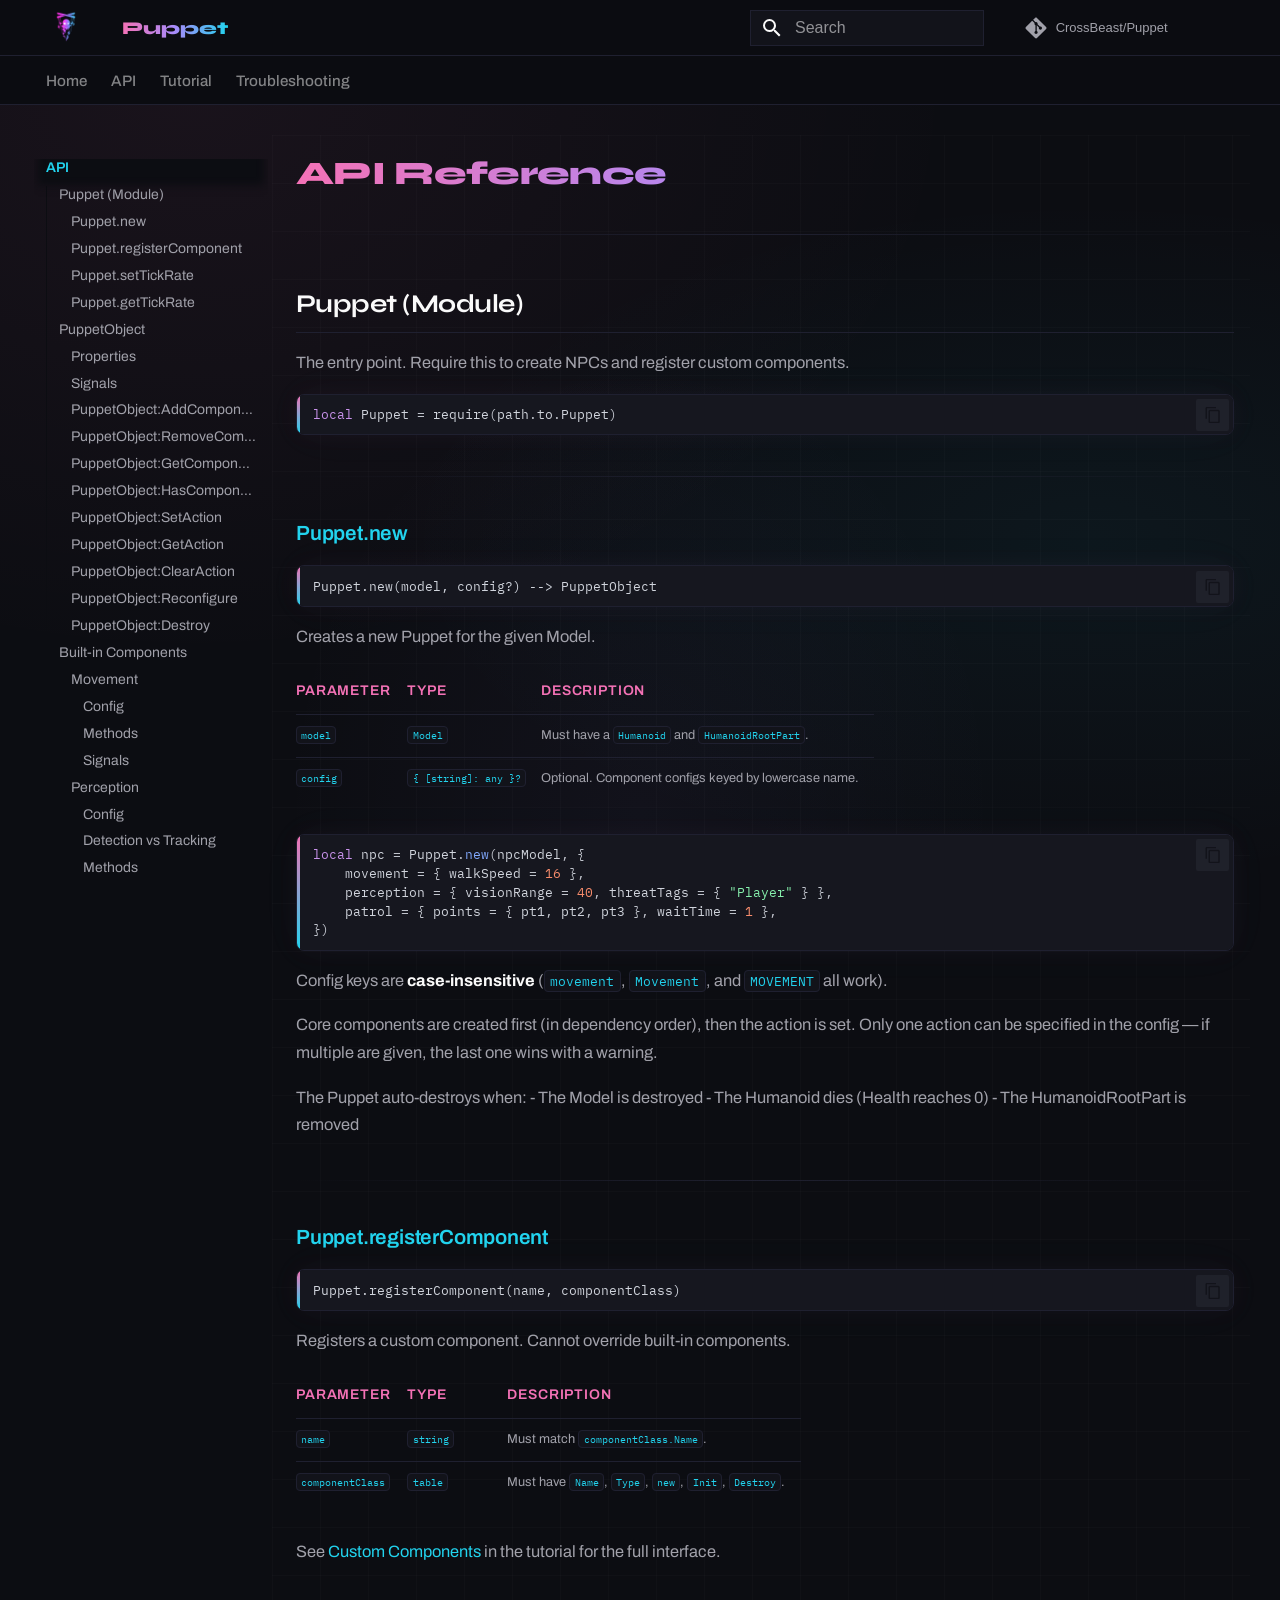
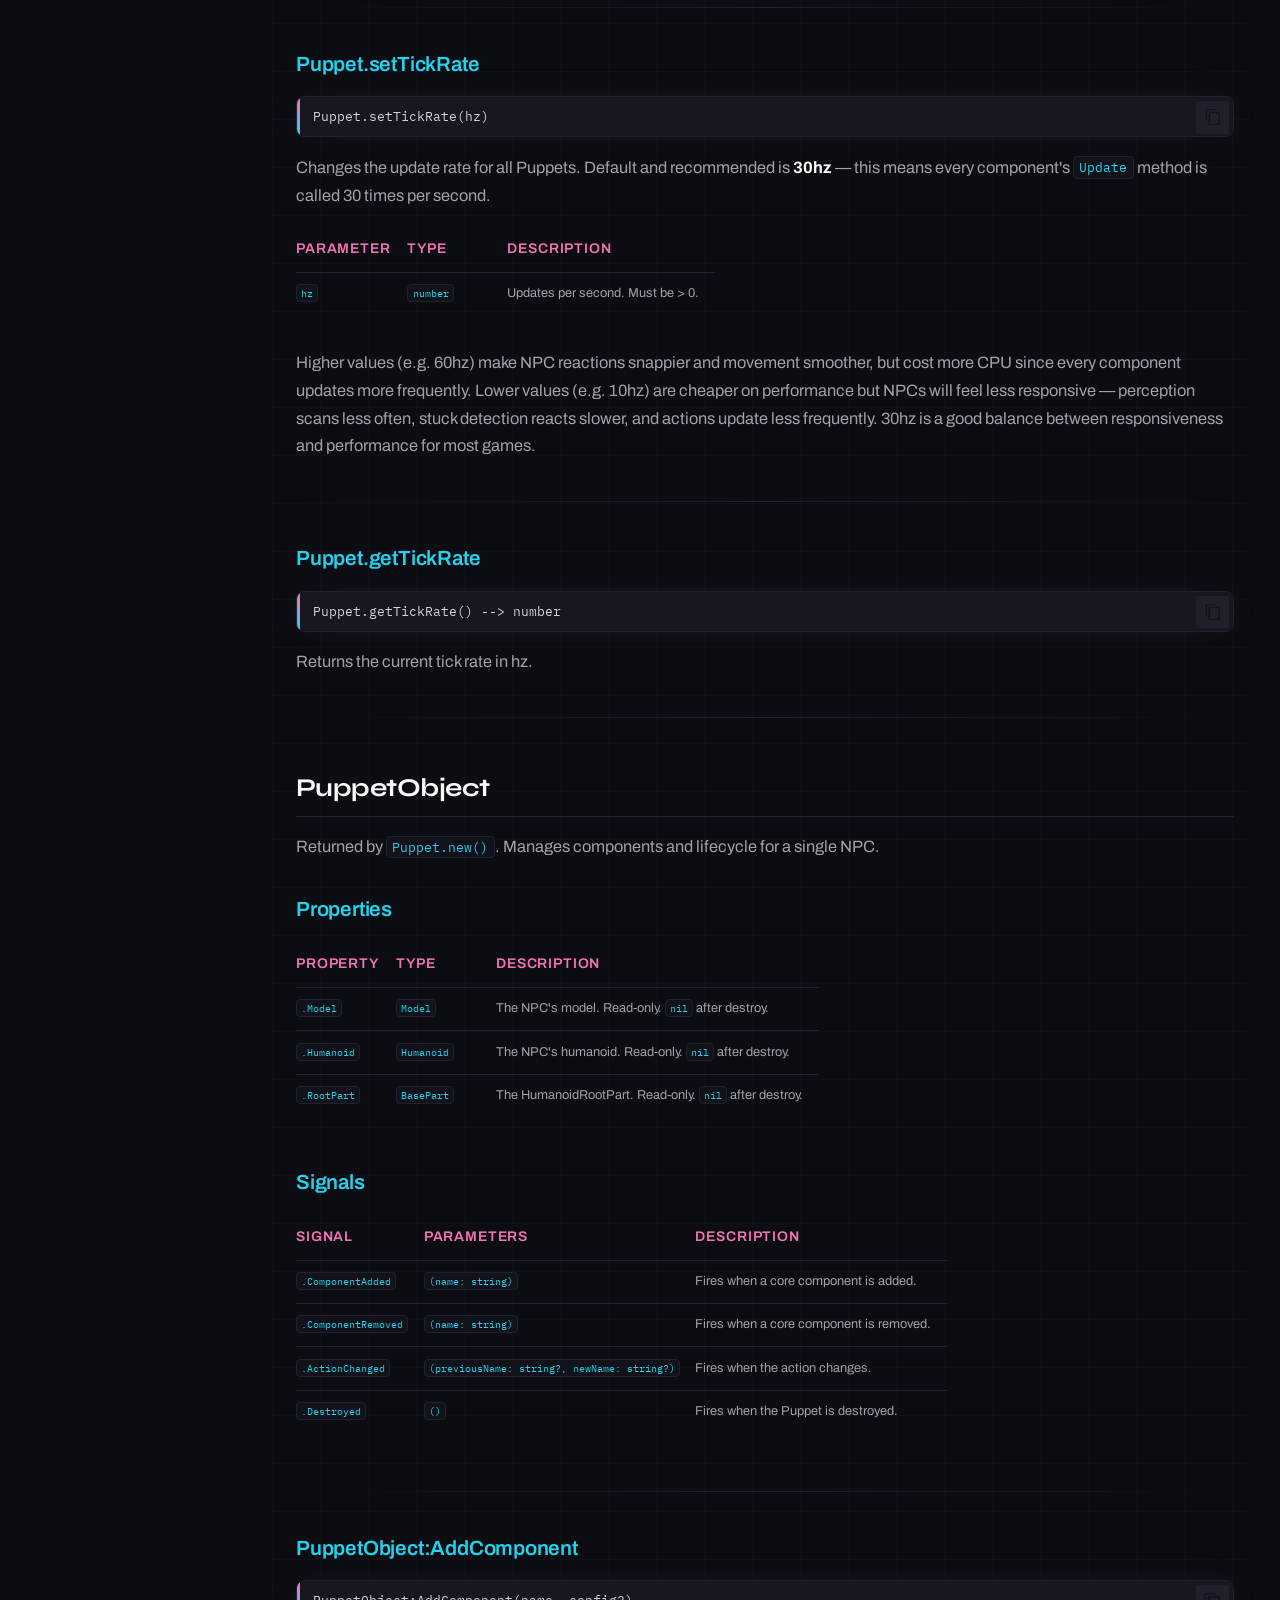
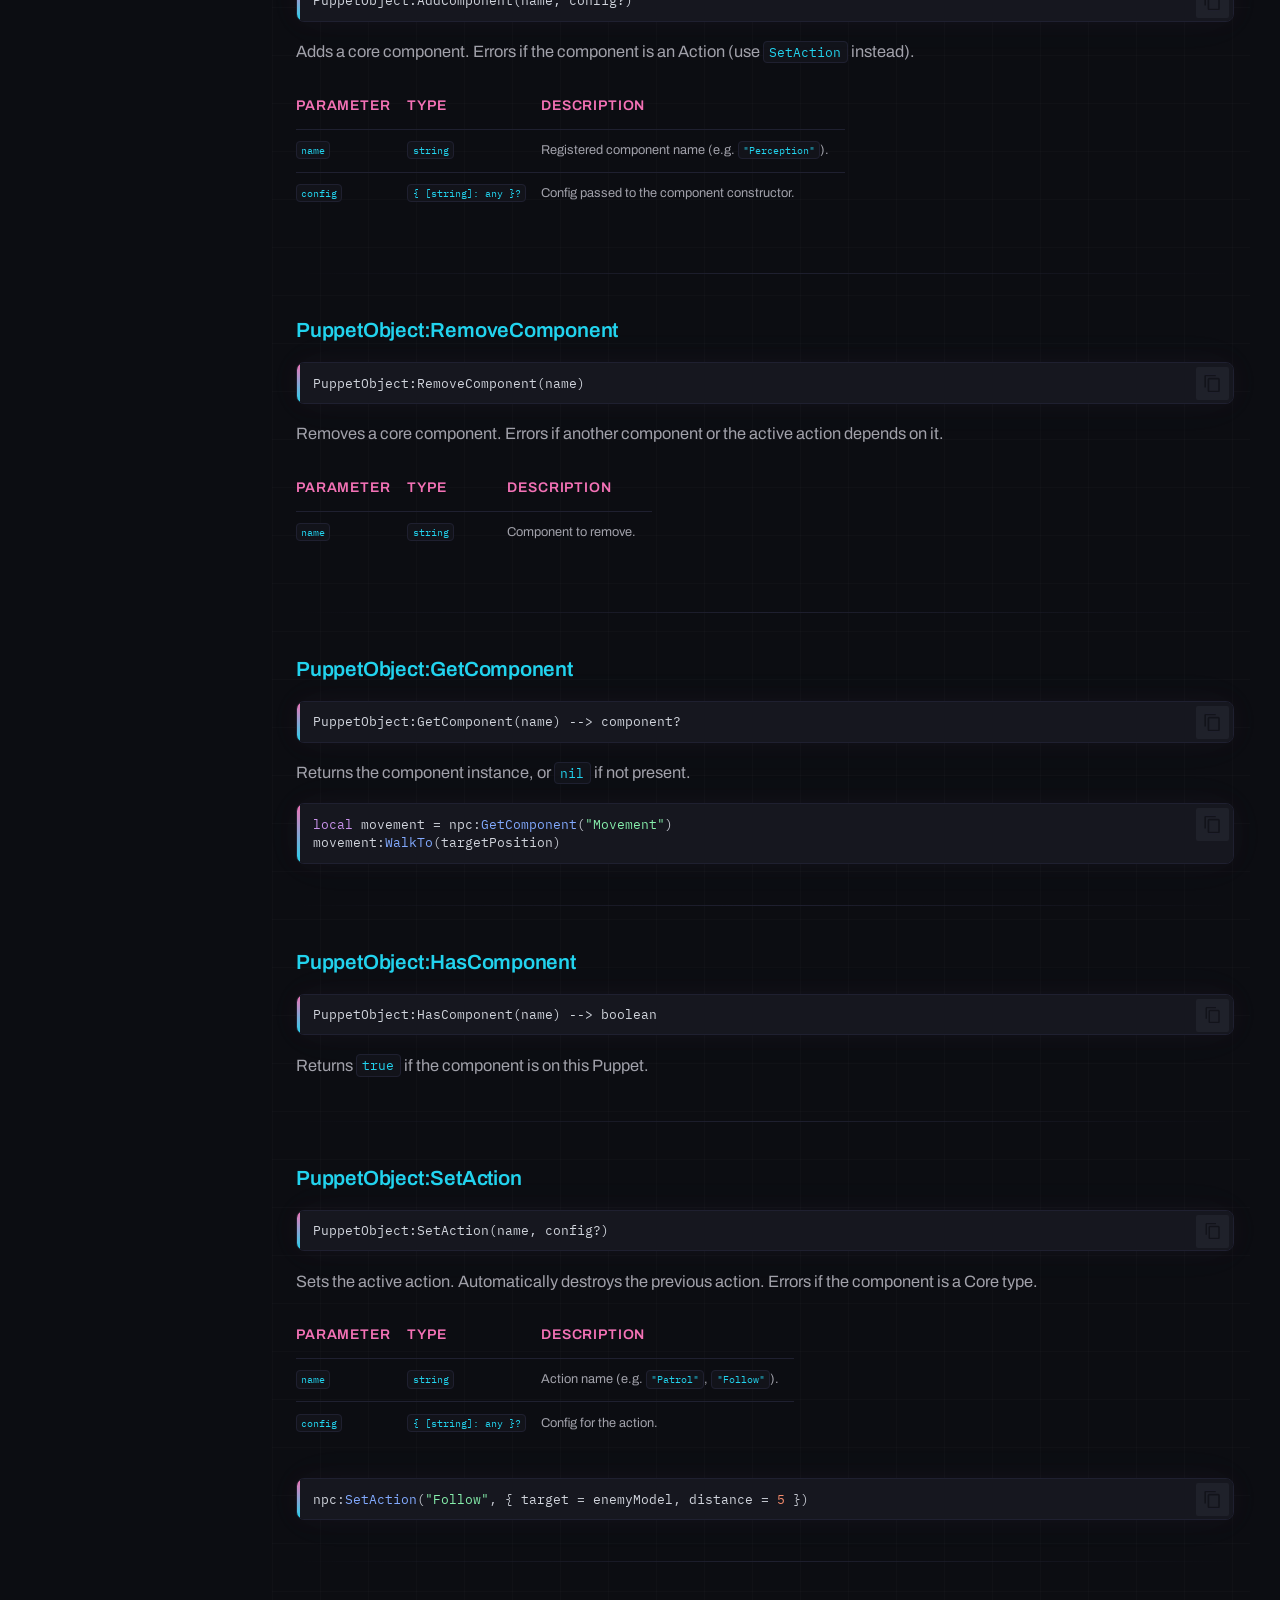
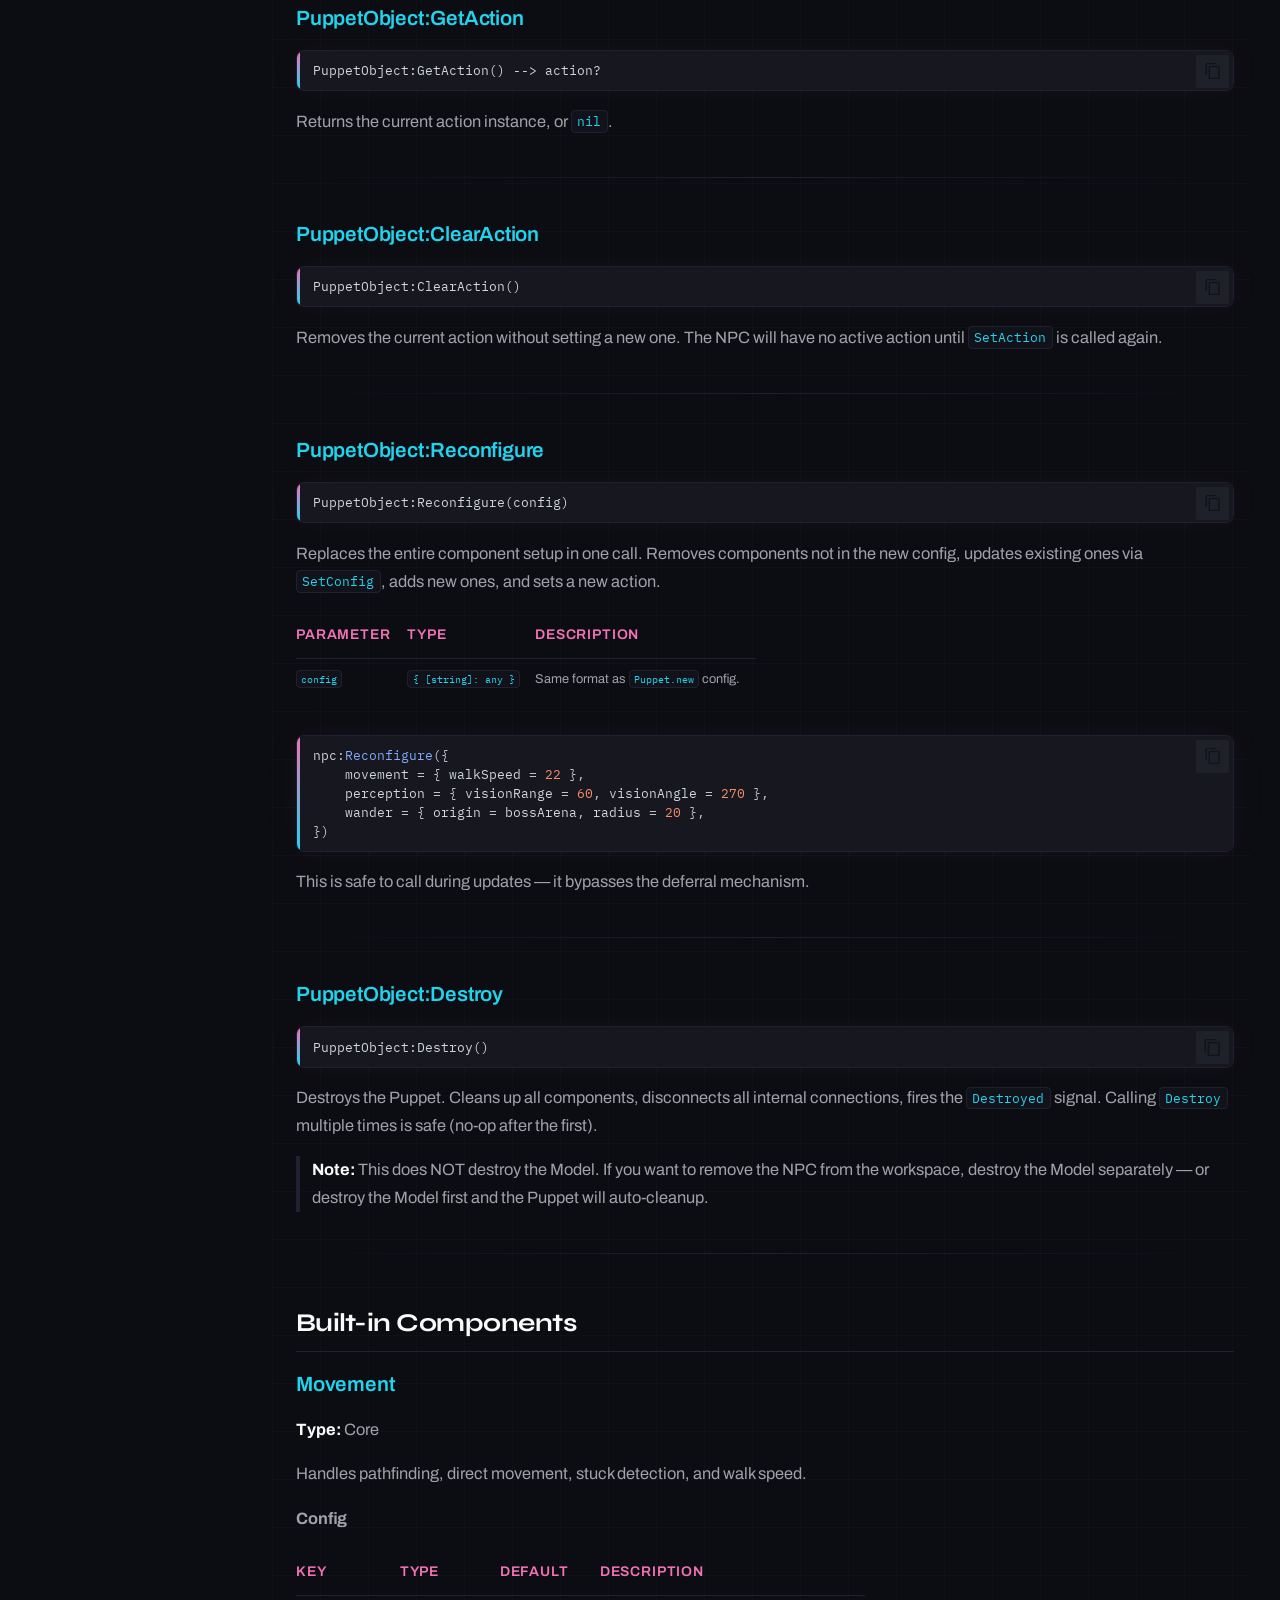
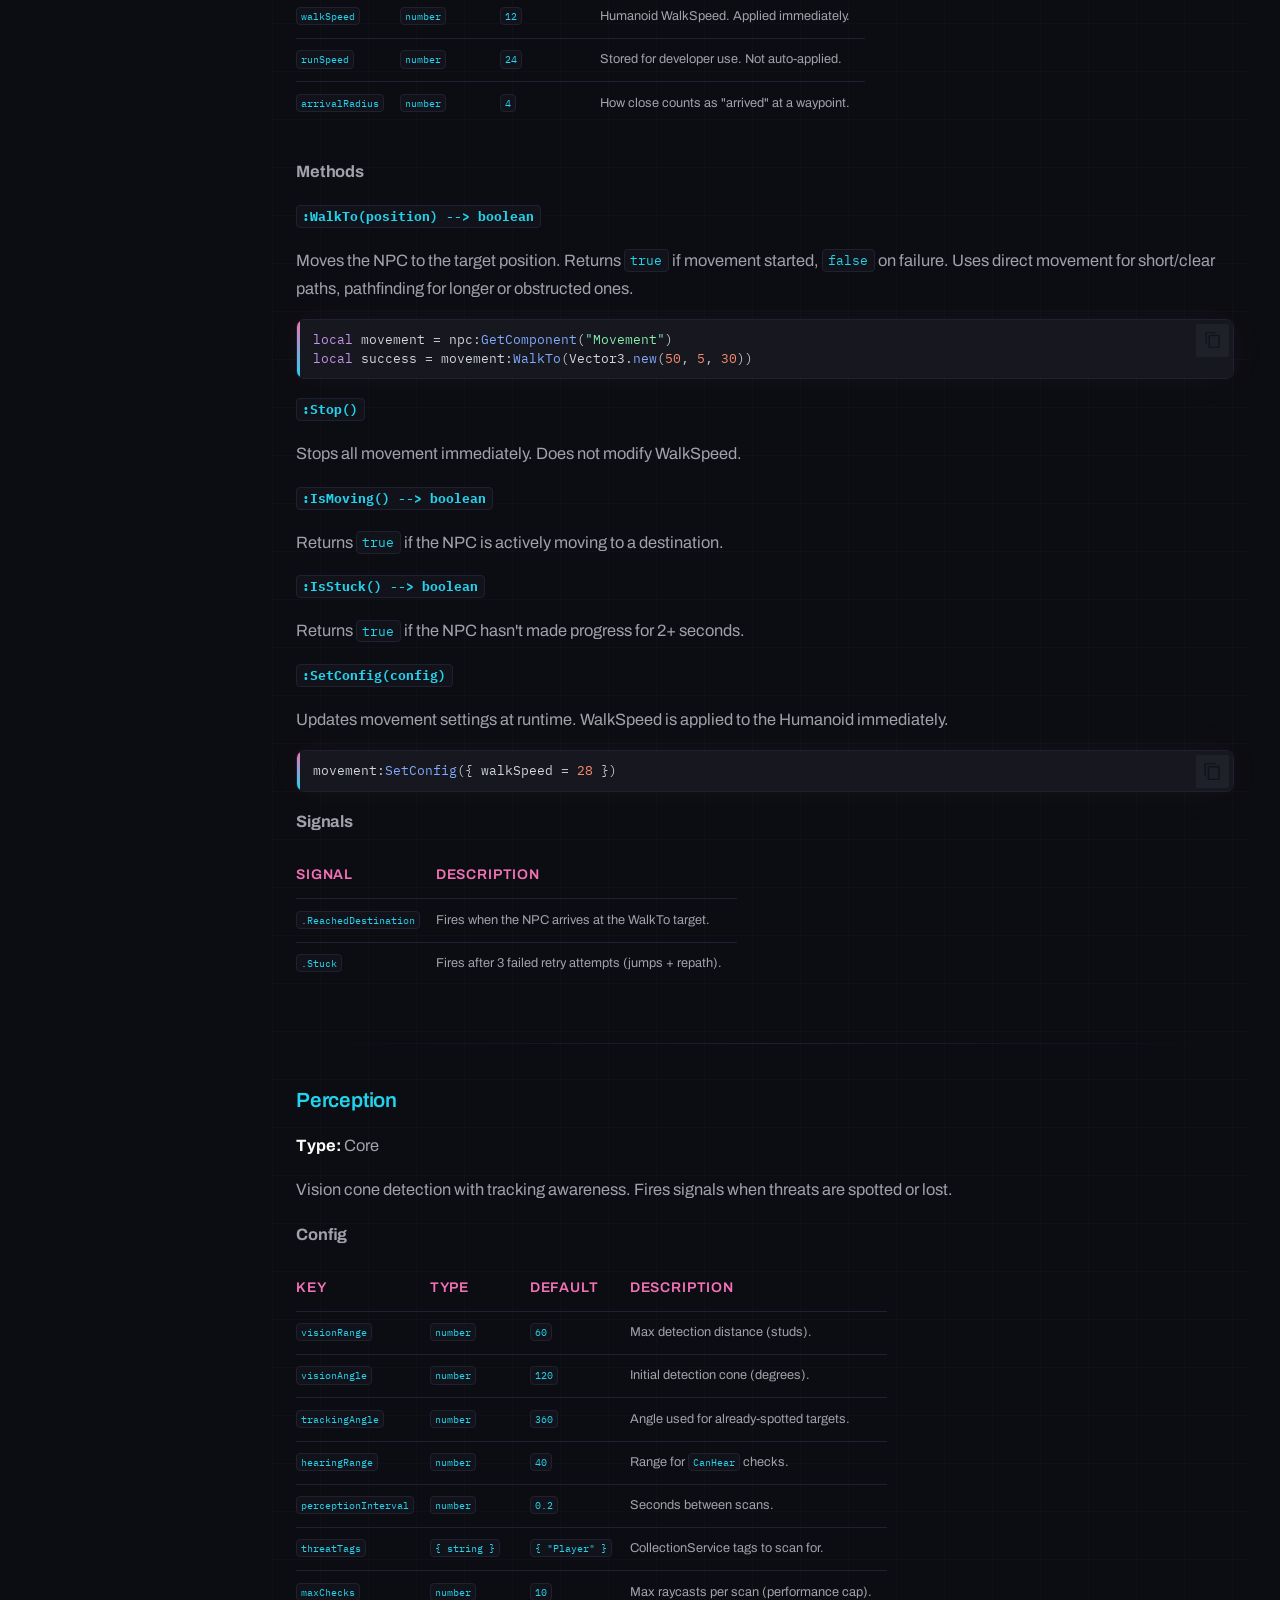
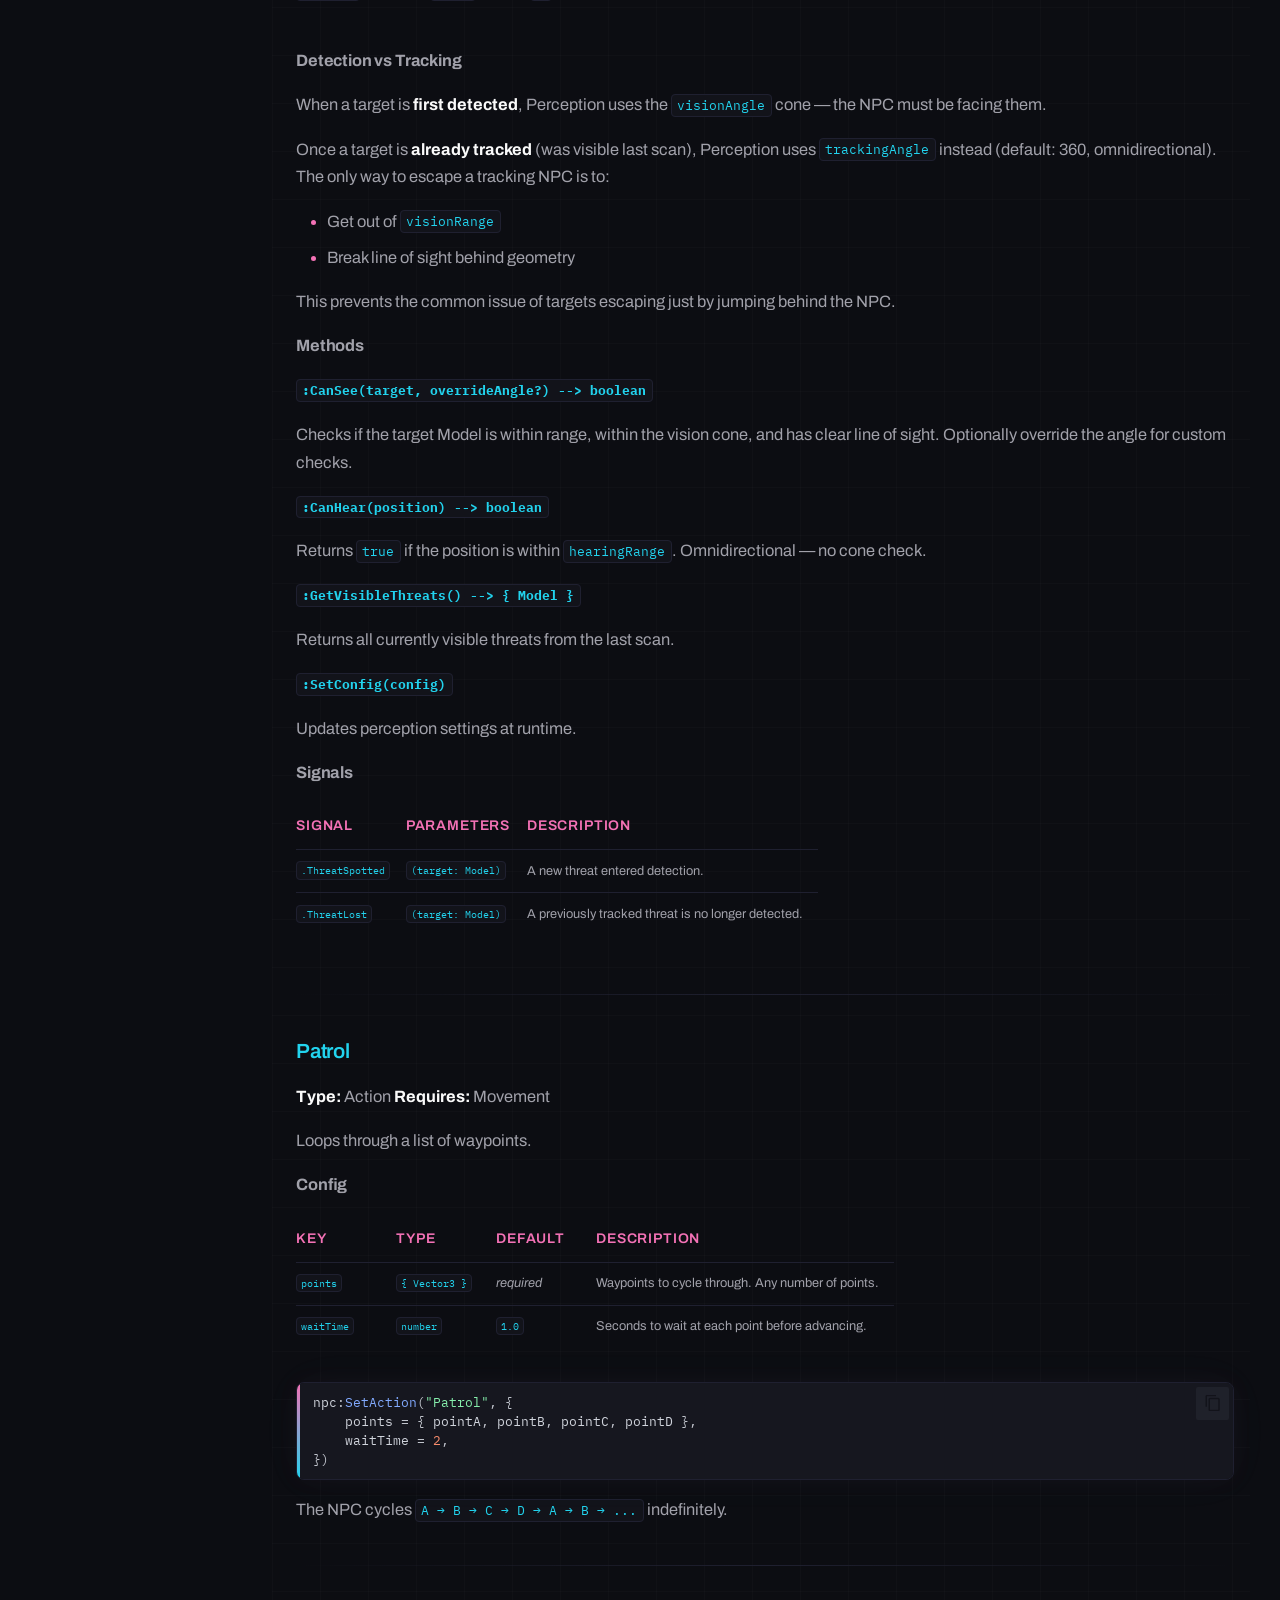
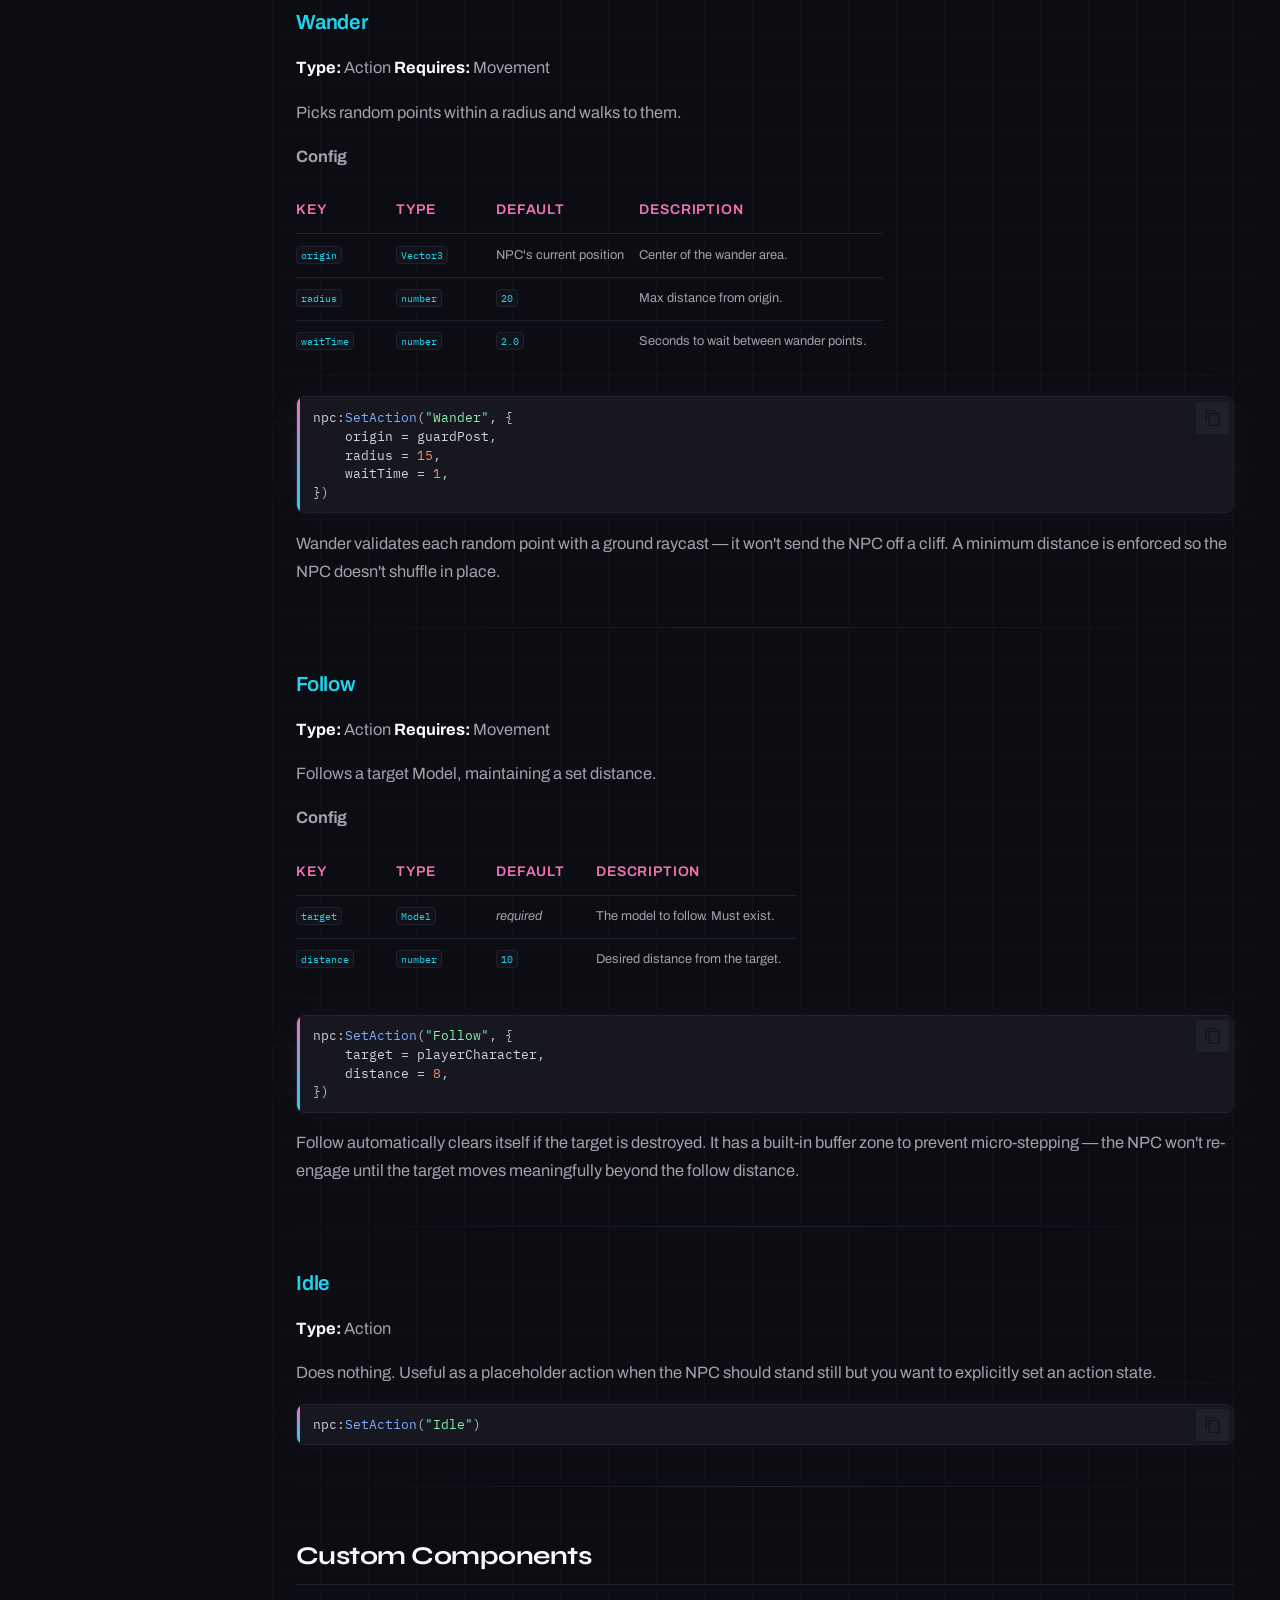
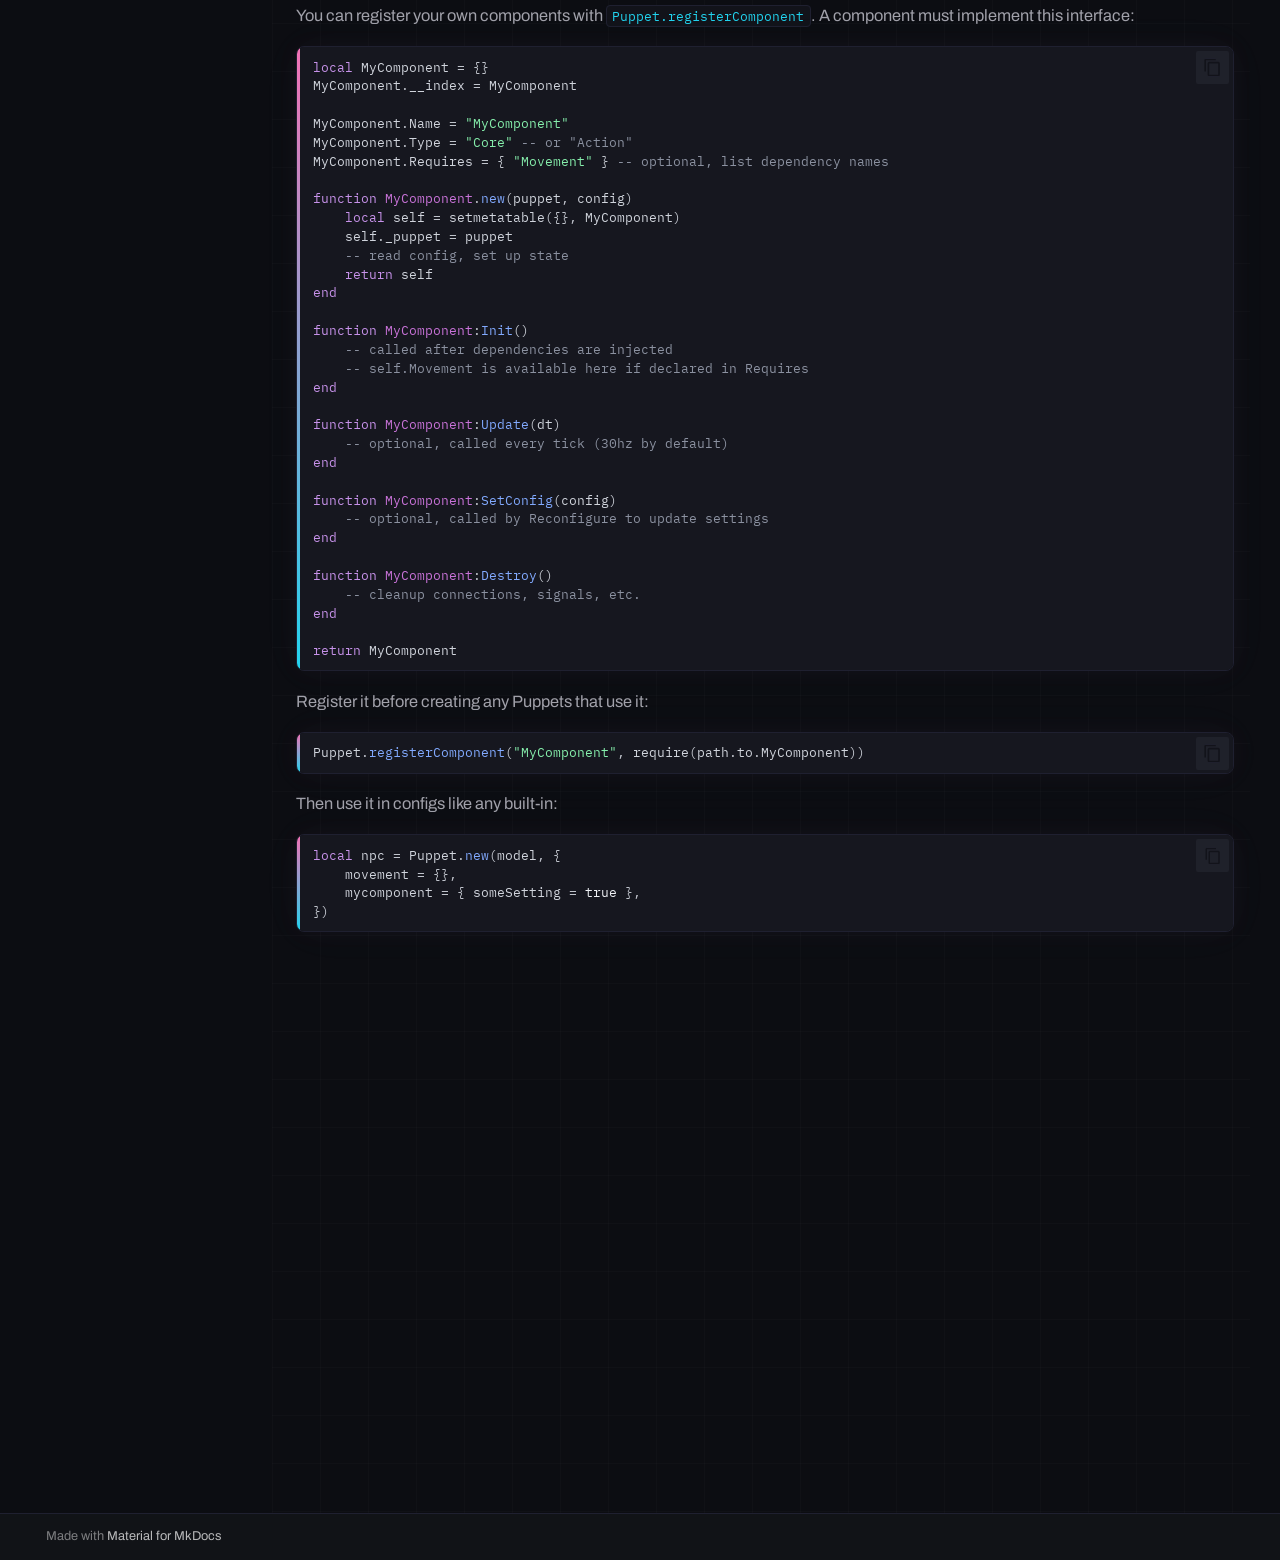
==== api/index.html @ 2bbb27c3 "Deployed 3c0368a with MkDocs version: 1.6.1" ====
<!doctype html>
<html lang="en" class="no-js">
  <head>
    
      <meta charset="utf-8">
      <meta name="viewport" content="width=device-width,initial-scale=1">
      
        <meta name="description" content="A modular NPC framework for Roblox.">
      
      
      
      
        <link rel="prev" href="..">
      
      
        <link rel="next" href="../tutorial/">
      
      
        
      
      
      <link rel="icon" href="../assets/logo.png">
      <meta name="generator" content="mkdocs-1.6.1, mkdocs-material-9.7.6">
    
    
      
        <title>API - Puppet</title>
      
    
    
      <link rel="stylesheet" href="../assets/stylesheets/main.484c7ddc.min.css">
      
        
        <link rel="stylesheet" href="../assets/stylesheets/palette.ab4e12ef.min.css">
      
      


    
    
      
    
    
      
    
    
      <link rel="stylesheet" href="https://fonts.googleapis.com/css2?family=Archivo:wght@400;500;600;700;800;900&family=Syne:wght@400;500;600;700;800&family=IBM+Plex+Mono:wght@400;500;600&display=swap">
    
      <link rel="stylesheet" href="../stylesheets/custom.css">
    
    <script>__md_scope=new URL("..",location),__md_hash=e=>[...e].reduce(((e,_)=>(e<<5)-e+_.charCodeAt(0)),0),__md_get=(e,_=localStorage,t=__md_scope)=>JSON.parse(_.getItem(t.pathname+"."+e)),__md_set=(e,_,t=localStorage,a=__md_scope)=>{try{t.setItem(a.pathname+"."+e,JSON.stringify(_))}catch(e){}}</script>
    
      

    
    
  </head>
  
  
    
    
    
    
    
    <body dir="ltr" data-md-color-scheme="slate" data-md-color-primary="custom" data-md-color-accent="custom">
  
    
    <input class="md-toggle" data-md-toggle="drawer" type="checkbox" id="__drawer" autocomplete="off">
    <input class="md-toggle" data-md-toggle="search" type="checkbox" id="__search" autocomplete="off">
    <label class="md-overlay" for="__drawer"></label>
    <div data-md-component="skip">
      
        
        <a href="#api-reference" class="md-skip">
          Skip to content
        </a>
      
    </div>
    <div data-md-component="announce">
      
    </div>
    
    
      

<header class="md-header" data-md-component="header">
  <nav class="md-header__inner md-grid" aria-label="Header">
    <a href=".." title="Puppet" class="md-header__button md-logo" aria-label="Puppet" data-md-component="logo">
      
  <img src="../assets/logo.png" alt="logo">

    </a>
    <label class="md-header__button md-icon" for="__drawer">
      
      <svg xmlns="http://www.w3.org/2000/svg" viewBox="0 0 24 24"><path d="M3 6h18v2H3zm0 5h18v2H3zm0 5h18v2H3z"/></svg>
    </label>
    <div class="md-header__title" data-md-component="header-title">
      <div class="md-header__ellipsis">
        <div class="md-header__topic">
          <span class="md-ellipsis">
            Puppet
          </span>
        </div>
        <div class="md-header__topic" data-md-component="header-topic">
          <span class="md-ellipsis">
            
              API
            
          </span>
        </div>
      </div>
    </div>
    
      
    
    
    
    
      
      
        <label class="md-header__button md-icon" for="__search">
          
          <svg xmlns="http://www.w3.org/2000/svg" viewBox="0 0 24 24"><path d="M9.5 3A6.5 6.5 0 0 1 16 9.5c0 1.61-.59 3.09-1.56 4.23l.27.27h.79l5 5-1.5 1.5-5-5v-.79l-.27-.27A6.52 6.52 0 0 1 9.5 16 6.5 6.5 0 0 1 3 9.5 6.5 6.5 0 0 1 9.5 3m0 2C7 5 5 7 5 9.5S7 14 9.5 14 14 12 14 9.5 12 5 9.5 5"/></svg>
        </label>
        <div class="md-search" data-md-component="search" role="dialog">
  <label class="md-search__overlay" for="__search"></label>
  <div class="md-search__inner" role="search">
    <form class="md-search__form" name="search">
      <input type="text" class="md-search__input" name="query" aria-label="Search" placeholder="Search" autocapitalize="off" autocorrect="off" autocomplete="off" spellcheck="false" data-md-component="search-query" required>
      <label class="md-search__icon md-icon" for="__search">
        
        <svg xmlns="http://www.w3.org/2000/svg" viewBox="0 0 24 24"><path d="M9.5 3A6.5 6.5 0 0 1 16 9.5c0 1.61-.59 3.09-1.56 4.23l.27.27h.79l5 5-1.5 1.5-5-5v-.79l-.27-.27A6.52 6.52 0 0 1 9.5 16 6.5 6.5 0 0 1 3 9.5 6.5 6.5 0 0 1 9.5 3m0 2C7 5 5 7 5 9.5S7 14 9.5 14 14 12 14 9.5 12 5 9.5 5"/></svg>
        
        <svg xmlns="http://www.w3.org/2000/svg" viewBox="0 0 24 24"><path d="M20 11v2H8l5.5 5.5-1.42 1.42L4.16 12l7.92-7.92L13.5 5.5 8 11z"/></svg>
      </label>
      <nav class="md-search__options" aria-label="Search">
        
        <button type="reset" class="md-search__icon md-icon" title="Clear" aria-label="Clear" tabindex="-1">
          
          <svg xmlns="http://www.w3.org/2000/svg" viewBox="0 0 24 24"><path d="M19 6.41 17.59 5 12 10.59 6.41 5 5 6.41 10.59 12 5 17.59 6.41 19 12 13.41 17.59 19 19 17.59 13.41 12z"/></svg>
        </button>
      </nav>
      
    </form>
    <div class="md-search__output">
      <div class="md-search__scrollwrap" tabindex="0" data-md-scrollfix>
        <div class="md-search-result" data-md-component="search-result">
          <div class="md-search-result__meta">
            Initializing search
          </div>
          <ol class="md-search-result__list" role="presentation"></ol>
        </div>
      </div>
    </div>
  </div>
</div>
      
    
    
      <div class="md-header__source">
        <a href="https://github.com/CrossBeast/Puppet" title="Go to repository" class="md-source" data-md-component="source">
  <div class="md-source__icon md-icon">
    
    <svg xmlns="http://www.w3.org/2000/svg" viewBox="0 0 448 512"><!--! Font Awesome Free 7.1.0 by @fontawesome - https://fontawesome.com License - https://fontawesome.com/license/free (Icons: CC BY 4.0, Fonts: SIL OFL 1.1, Code: MIT License) Copyright 2025 Fonticons, Inc.--><path d="M439.6 236.1 244 40.5c-5.4-5.5-12.8-8.5-20.4-8.5s-15 3-20.4 8.4L162.5 81l51.5 51.5c27.1-9.1 52.7 16.8 43.4 43.7l49.7 49.7c34.2-11.8 61.2 31 35.5 56.7-26.5 26.5-70.2-2.9-56-37.3L240.3 199v121.9c25.3 12.5 22.3 41.8 9.1 55-6.4 6.4-15.2 10.1-24.3 10.1s-17.8-3.6-24.3-10.1c-17.6-17.6-11.1-46.9 11.2-56v-123c-20.8-8.5-24.6-30.7-18.6-45L142.6 101 8.5 235.1C3 240.6 0 247.9 0 255.5s3 15 8.5 20.4l195.6 195.7c5.4 5.4 12.7 8.4 20.4 8.4s15-3 20.4-8.4l194.7-194.7c5.4-5.4 8.4-12.8 8.4-20.4s-3-15-8.4-20.4"/></svg>
  </div>
  <div class="md-source__repository">
    CrossBeast/Puppet
  </div>
</a>
      </div>
    
  </nav>
  
</header>
    
    <div class="md-container" data-md-component="container">
      
      
        
          
            
<nav class="md-tabs" aria-label="Tabs" data-md-component="tabs">
  <div class="md-grid">
    <ul class="md-tabs__list">
      
        
  
  
  
  
    <li class="md-tabs__item">
      <a href=".." class="md-tabs__link">
        
  
  
    
  
  Home

      </a>
    </li>
  

      
        
  
  
  
    
  
  
    <li class="md-tabs__item md-tabs__item--active">
      <a href="./" class="md-tabs__link">
        
  
  
    
  
  API

      </a>
    </li>
  

      
        
  
  
  
  
    <li class="md-tabs__item">
      <a href="../tutorial/" class="md-tabs__link">
        
  
  
    
  
  Tutorial

      </a>
    </li>
  

      
        
  
  
  
  
    <li class="md-tabs__item">
      <a href="../troubleshooting/" class="md-tabs__link">
        
  
  
    
  
  Troubleshooting

      </a>
    </li>
  

      
    </ul>
  </div>
</nav>
          
        
      
      <main class="md-main" data-md-component="main">
        <div class="md-main__inner md-grid">
          
            
              
              <div class="md-sidebar md-sidebar--primary" data-md-component="sidebar" data-md-type="navigation" >
                <div class="md-sidebar__scrollwrap">
                  <div class="md-sidebar__inner">
                    


  


  

<nav class="md-nav md-nav--primary md-nav--lifted md-nav--integrated" aria-label="Navigation" data-md-level="0">
  <label class="md-nav__title" for="__drawer">
    <a href=".." title="Puppet" class="md-nav__button md-logo" aria-label="Puppet" data-md-component="logo">
      
  <img src="../assets/logo.png" alt="logo">

    </a>
    Puppet
  </label>
  
    <div class="md-nav__source">
      <a href="https://github.com/CrossBeast/Puppet" title="Go to repository" class="md-source" data-md-component="source">
  <div class="md-source__icon md-icon">
    
    <svg xmlns="http://www.w3.org/2000/svg" viewBox="0 0 448 512"><!--! Font Awesome Free 7.1.0 by @fontawesome - https://fontawesome.com License - https://fontawesome.com/license/free (Icons: CC BY 4.0, Fonts: SIL OFL 1.1, Code: MIT License) Copyright 2025 Fonticons, Inc.--><path d="M439.6 236.1 244 40.5c-5.4-5.5-12.8-8.5-20.4-8.5s-15 3-20.4 8.4L162.5 81l51.5 51.5c27.1-9.1 52.7 16.8 43.4 43.7l49.7 49.7c34.2-11.8 61.2 31 35.5 56.7-26.5 26.5-70.2-2.9-56-37.3L240.3 199v121.9c25.3 12.5 22.3 41.8 9.1 55-6.4 6.4-15.2 10.1-24.3 10.1s-17.8-3.6-24.3-10.1c-17.6-17.6-11.1-46.9 11.2-56v-123c-20.8-8.5-24.6-30.7-18.6-45L142.6 101 8.5 235.1C3 240.6 0 247.9 0 255.5s3 15 8.5 20.4l195.6 195.7c5.4 5.4 12.7 8.4 20.4 8.4s15-3 20.4-8.4l194.7-194.7c5.4-5.4 8.4-12.8 8.4-20.4s-3-15-8.4-20.4"/></svg>
  </div>
  <div class="md-source__repository">
    CrossBeast/Puppet
  </div>
</a>
    </div>
  
  <ul class="md-nav__list" data-md-scrollfix>
    
      
      
  
  
  
  
    <li class="md-nav__item">
      <a href=".." class="md-nav__link">
        
  
  
  <span class="md-ellipsis">
    
  
    Home
  

    
  </span>
  
  

      </a>
    </li>
  

    
      
      
  
  
    
  
  
  
    <li class="md-nav__item md-nav__item--active">
      
      <input class="md-nav__toggle md-toggle" type="checkbox" id="__toc">
      
      
        
      
      
        <label class="md-nav__link md-nav__link--active" for="__toc">
          
  
  
  <span class="md-ellipsis">
    
  
    API
  

    
  </span>
  
  

          <span class="md-nav__icon md-icon"></span>
        </label>
      
      <a href="./" class="md-nav__link md-nav__link--active">
        
  
  
  <span class="md-ellipsis">
    
  
    API
  

    
  </span>
  
  

      </a>
      
        

<nav class="md-nav md-nav--secondary" aria-label="Table of contents">
  
  
  
    
  
  
    <label class="md-nav__title" for="__toc">
      <span class="md-nav__icon md-icon"></span>
      Table of contents
    </label>
    <ul class="md-nav__list" data-md-component="toc" data-md-scrollfix>
      
        <li class="md-nav__item">
  <a href="#puppet-module" class="md-nav__link">
    <span class="md-ellipsis">
      
        Puppet (Module)
      
    </span>
  </a>
  
    <nav class="md-nav" aria-label="Puppet (Module)">
      <ul class="md-nav__list">
        
          <li class="md-nav__item">
  <a href="#puppetnew" class="md-nav__link">
    <span class="md-ellipsis">
      
        Puppet.new
      
    </span>
  </a>
  
</li>
        
          <li class="md-nav__item">
  <a href="#puppetregistercomponent" class="md-nav__link">
    <span class="md-ellipsis">
      
        Puppet.registerComponent
      
    </span>
  </a>
  
</li>
        
          <li class="md-nav__item">
  <a href="#puppetsettickrate" class="md-nav__link">
    <span class="md-ellipsis">
      
        Puppet.setTickRate
      
    </span>
  </a>
  
</li>
        
          <li class="md-nav__item">
  <a href="#puppetgettickrate" class="md-nav__link">
    <span class="md-ellipsis">
      
        Puppet.getTickRate
      
    </span>
  </a>
  
</li>
        
      </ul>
    </nav>
  
</li>
      
        <li class="md-nav__item">
  <a href="#puppetobject" class="md-nav__link">
    <span class="md-ellipsis">
      
        PuppetObject
      
    </span>
  </a>
  
    <nav class="md-nav" aria-label="PuppetObject">
      <ul class="md-nav__list">
        
          <li class="md-nav__item">
  <a href="#properties" class="md-nav__link">
    <span class="md-ellipsis">
      
        Properties
      
    </span>
  </a>
  
</li>
        
          <li class="md-nav__item">
  <a href="#signals" class="md-nav__link">
    <span class="md-ellipsis">
      
        Signals
      
    </span>
  </a>
  
</li>
        
          <li class="md-nav__item">
  <a href="#puppetobjectaddcomponent" class="md-nav__link">
    <span class="md-ellipsis">
      
        PuppetObject:AddComponent
      
    </span>
  </a>
  
</li>
        
          <li class="md-nav__item">
  <a href="#puppetobjectremovecomponent" class="md-nav__link">
    <span class="md-ellipsis">
      
        PuppetObject:RemoveComponent
      
    </span>
  </a>
  
</li>
        
          <li class="md-nav__item">
  <a href="#puppetobjectgetcomponent" class="md-nav__link">
    <span class="md-ellipsis">
      
        PuppetObject:GetComponent
      
    </span>
  </a>
  
</li>
        
          <li class="md-nav__item">
  <a href="#puppetobjecthascomponent" class="md-nav__link">
    <span class="md-ellipsis">
      
        PuppetObject:HasComponent
      
    </span>
  </a>
  
</li>
        
          <li class="md-nav__item">
  <a href="#puppetobjectsetaction" class="md-nav__link">
    <span class="md-ellipsis">
      
        PuppetObject:SetAction
      
    </span>
  </a>
  
</li>
        
          <li class="md-nav__item">
  <a href="#puppetobjectgetaction" class="md-nav__link">
    <span class="md-ellipsis">
      
        PuppetObject:GetAction
      
    </span>
  </a>
  
</li>
        
          <li class="md-nav__item">
  <a href="#puppetobjectclearaction" class="md-nav__link">
    <span class="md-ellipsis">
      
        PuppetObject:ClearAction
      
    </span>
  </a>
  
</li>
        
          <li class="md-nav__item">
  <a href="#puppetobjectreconfigure" class="md-nav__link">
    <span class="md-ellipsis">
      
        PuppetObject:Reconfigure
      
    </span>
  </a>
  
</li>
        
          <li class="md-nav__item">
  <a href="#puppetobjectdestroy" class="md-nav__link">
    <span class="md-ellipsis">
      
        PuppetObject:Destroy
      
    </span>
  </a>
  
</li>
        
      </ul>
    </nav>
  
</li>
      
        <li class="md-nav__item">
  <a href="#built-in-components" class="md-nav__link">
    <span class="md-ellipsis">
      
        Built-in Components
      
    </span>
  </a>
  
    <nav class="md-nav" aria-label="Built-in Components">
      <ul class="md-nav__list">
        
          <li class="md-nav__item">
  <a href="#movement" class="md-nav__link">
    <span class="md-ellipsis">
      
        Movement
      
    </span>
  </a>
  
    <nav class="md-nav" aria-label="Movement">
      <ul class="md-nav__list">
        
          <li class="md-nav__item">
  <a href="#config" class="md-nav__link">
    <span class="md-ellipsis">
      
        Config
      
    </span>
  </a>
  
</li>
        
          <li class="md-nav__item">
  <a href="#methods" class="md-nav__link">
    <span class="md-ellipsis">
      
        Methods
      
    </span>
  </a>
  
</li>
        
          <li class="md-nav__item">
  <a href="#signals_1" class="md-nav__link">
    <span class="md-ellipsis">
      
        Signals
      
    </span>
  </a>
  
</li>
        
      </ul>
    </nav>
  
</li>
        
          <li class="md-nav__item">
  <a href="#perception" class="md-nav__link">
    <span class="md-ellipsis">
      
        Perception
      
    </span>
  </a>
  
    <nav class="md-nav" aria-label="Perception">
      <ul class="md-nav__list">
        
          <li class="md-nav__item">
  <a href="#config_1" class="md-nav__link">
    <span class="md-ellipsis">
      
        Config
      
    </span>
  </a>
  
</li>
        
          <li class="md-nav__item">
  <a href="#detection-vs-tracking" class="md-nav__link">
    <span class="md-ellipsis">
      
        Detection vs Tracking
      
    </span>
  </a>
  
</li>
        
          <li class="md-nav__item">
  <a href="#methods_1" class="md-nav__link">
    <span class="md-ellipsis">
      
        Methods
      
    </span>
  </a>
  
</li>
        
          <li class="md-nav__item">
  <a href="#signals_2" class="md-nav__link">
    <span class="md-ellipsis">
      
        Signals
      
    </span>
  </a>
  
</li>
        
      </ul>
    </nav>
  
</li>
        
          <li class="md-nav__item">
  <a href="#patrol" class="md-nav__link">
    <span class="md-ellipsis">
      
        Patrol
      
    </span>
  </a>
  
    <nav class="md-nav" aria-label="Patrol">
      <ul class="md-nav__list">
        
          <li class="md-nav__item">
  <a href="#config_2" class="md-nav__link">
    <span class="md-ellipsis">
      
        Config
      
    </span>
  </a>
  
</li>
        
      </ul>
    </nav>
  
</li>
        
          <li class="md-nav__item">
  <a href="#wander" class="md-nav__link">
    <span class="md-ellipsis">
      
        Wander
      
    </span>
  </a>
  
    <nav class="md-nav" aria-label="Wander">
      <ul class="md-nav__list">
        
          <li class="md-nav__item">
  <a href="#config_3" class="md-nav__link">
    <span class="md-ellipsis">
      
        Config
      
    </span>
  </a>
  
</li>
        
      </ul>
    </nav>
  
</li>
        
          <li class="md-nav__item">
  <a href="#follow" class="md-nav__link">
    <span class="md-ellipsis">
      
        Follow
      
    </span>
  </a>
  
    <nav class="md-nav" aria-label="Follow">
      <ul class="md-nav__list">
        
          <li class="md-nav__item">
  <a href="#config_4" class="md-nav__link">
    <span class="md-ellipsis">
      
        Config
      
    </span>
  </a>
  
</li>
        
      </ul>
    </nav>
  
</li>
        
          <li class="md-nav__item">
  <a href="#idle" class="md-nav__link">
    <span class="md-ellipsis">
      
        Idle
      
    </span>
  </a>
  
</li>
        
      </ul>
    </nav>
  
</li>
      
        <li class="md-nav__item">
  <a href="#custom-components" class="md-nav__link">
    <span class="md-ellipsis">
      
        Custom Components
      
    </span>
  </a>
  
</li>
      
    </ul>
  
</nav>
      
    </li>
  

    
      
      
  
  
  
  
    <li class="md-nav__item">
      <a href="../tutorial/" class="md-nav__link">
        
  
  
  <span class="md-ellipsis">
    
  
    Tutorial
  

    
  </span>
  
  

      </a>
    </li>
  

    
      
      
  
  
  
  
    <li class="md-nav__item">
      <a href="../troubleshooting/" class="md-nav__link">
        
  
  
  <span class="md-ellipsis">
    
  
    Troubleshooting
  

    
  </span>
  
  

      </a>
    </li>
  

    
  </ul>
</nav>
                  </div>
                </div>
              </div>
            
            
          
          
            <div class="md-content" data-md-component="content">
              
              <article class="md-content__inner md-typeset">
                
                  


  
  


<h1 id="api-reference">API Reference</h1>
<hr />
<h2 id="puppet-module">Puppet (Module)</h2>
<p>The entry point. Require this to create NPCs and register custom components.</p>
<div class="highlight"><pre><span></span><code><a id="__codelineno-0-1" name="__codelineno-0-1" href="#__codelineno-0-1"></a><span class="kd">local</span><span class="w"> </span><span class="nv">Puppet</span><span class="w"> </span><span class="o">=</span><span class="w"> </span><span class="nb">require</span><span class="p">(</span><span class="nv">path</span><span class="p">.</span><span class="py">to</span><span class="p">.</span><span class="py">Puppet</span><span class="p">)</span>
</code></pre></div>
<hr />
<h3 id="puppetnew">Puppet.new</h3>
<div class="highlight"><pre><span></span><code><a id="__codelineno-1-1" name="__codelineno-1-1" href="#__codelineno-1-1"></a>Puppet.new(model, config?) --&gt; PuppetObject
</code></pre></div>
<p>Creates a new Puppet for the given Model.</p>
<table>
<thead>
<tr>
<th>Parameter</th>
<th>Type</th>
<th>Description</th>
</tr>
</thead>
<tbody>
<tr>
<td><code>model</code></td>
<td><code>Model</code></td>
<td>Must have a <code>Humanoid</code> and <code>HumanoidRootPart</code>.</td>
</tr>
<tr>
<td><code>config</code></td>
<td><code>{ [string]: any }?</code></td>
<td>Optional. Component configs keyed by lowercase name.</td>
</tr>
</tbody>
</table>
<div class="highlight"><pre><span></span><code><a id="__codelineno-2-1" name="__codelineno-2-1" href="#__codelineno-2-1"></a><span class="kd">local</span><span class="w"> </span><span class="nv">npc</span><span class="w"> </span><span class="o">=</span><span class="w"> </span><span class="nv">Puppet</span><span class="p">.</span><span class="nf">new</span><span class="p">(</span><span class="nv">npcModel</span><span class="p">,</span><span class="w"> </span><span class="p">{</span>
<a id="__codelineno-2-2" name="__codelineno-2-2" href="#__codelineno-2-2"></a><span class="w">    </span><span class="nv">movement</span><span class="w"> </span><span class="o">=</span><span class="w"> </span><span class="p">{</span><span class="w"> </span><span class="nv">walkSpeed</span><span class="w"> </span><span class="o">=</span><span class="w"> </span><span class="mi">16</span><span class="w"> </span><span class="p">},</span>
<a id="__codelineno-2-3" name="__codelineno-2-3" href="#__codelineno-2-3"></a><span class="w">    </span><span class="nv">perception</span><span class="w"> </span><span class="o">=</span><span class="w"> </span><span class="p">{</span><span class="w"> </span><span class="nv">visionRange</span><span class="w"> </span><span class="o">=</span><span class="w"> </span><span class="mi">40</span><span class="p">,</span><span class="w"> </span><span class="nv">threatTags</span><span class="w"> </span><span class="o">=</span><span class="w"> </span><span class="p">{</span><span class="w"> </span><span class="s2">&quot;Player&quot;</span><span class="w"> </span><span class="p">}</span><span class="w"> </span><span class="p">},</span>
<a id="__codelineno-2-4" name="__codelineno-2-4" href="#__codelineno-2-4"></a><span class="w">    </span><span class="nv">patrol</span><span class="w"> </span><span class="o">=</span><span class="w"> </span><span class="p">{</span><span class="w"> </span><span class="nv">points</span><span class="w"> </span><span class="o">=</span><span class="w"> </span><span class="p">{</span><span class="w"> </span><span class="nv">pt1</span><span class="p">,</span><span class="w"> </span><span class="nv">pt2</span><span class="p">,</span><span class="w"> </span><span class="nv">pt3</span><span class="w"> </span><span class="p">},</span><span class="w"> </span><span class="nv">waitTime</span><span class="w"> </span><span class="o">=</span><span class="w"> </span><span class="mi">1</span><span class="w"> </span><span class="p">},</span>
<a id="__codelineno-2-5" name="__codelineno-2-5" href="#__codelineno-2-5"></a><span class="p">})</span>
</code></pre></div>
<p>Config keys are <strong>case-insensitive</strong> (<code>movement</code>, <code>Movement</code>, and <code>MOVEMENT</code> all work).</p>
<p>Core components are created first (in dependency order), then the action is set. Only one action can be specified in the config — if multiple are given, the last one wins with a warning.</p>
<p>The Puppet auto-destroys when:
- The Model is destroyed
- The Humanoid dies (Health reaches 0)
- The HumanoidRootPart is removed</p>
<hr />
<h3 id="puppetregistercomponent">Puppet.registerComponent</h3>
<div class="highlight"><pre><span></span><code><a id="__codelineno-3-1" name="__codelineno-3-1" href="#__codelineno-3-1"></a>Puppet.registerComponent(name, componentClass)
</code></pre></div>
<p>Registers a custom component. Cannot override built-in components.</p>
<table>
<thead>
<tr>
<th>Parameter</th>
<th>Type</th>
<th>Description</th>
</tr>
</thead>
<tbody>
<tr>
<td><code>name</code></td>
<td><code>string</code></td>
<td>Must match <code>componentClass.Name</code>.</td>
</tr>
<tr>
<td><code>componentClass</code></td>
<td><code>table</code></td>
<td>Must have <code>Name</code>, <code>Type</code>, <code>new</code>, <code>Init</code>, <code>Destroy</code>.</td>
</tr>
</tbody>
</table>
<p>See <a href="#custom-components">Custom Components</a> in the tutorial for the full interface.</p>
<hr />
<h3 id="puppetsettickrate">Puppet.setTickRate</h3>
<div class="highlight"><pre><span></span><code><a id="__codelineno-4-1" name="__codelineno-4-1" href="#__codelineno-4-1"></a>Puppet.setTickRate(hz)
</code></pre></div>
<p>Changes the update rate for all Puppets. Default and recommended is <strong>30hz</strong> — this means every component's <code>Update</code> method is called 30 times per second.</p>
<table>
<thead>
<tr>
<th>Parameter</th>
<th>Type</th>
<th>Description</th>
</tr>
</thead>
<tbody>
<tr>
<td><code>hz</code></td>
<td><code>number</code></td>
<td>Updates per second. Must be &gt; 0.</td>
</tr>
</tbody>
</table>
<p>Higher values (e.g. 60hz) make NPC reactions snappier and movement smoother, but cost more CPU since every component updates more frequently. Lower values (e.g. 10hz) are cheaper on performance but NPCs will feel less responsive — perception scans less often, stuck detection reacts slower, and actions update less frequently. 30hz is a good balance between responsiveness and performance for most games.</p>
<hr />
<h3 id="puppetgettickrate">Puppet.getTickRate</h3>
<div class="highlight"><pre><span></span><code><a id="__codelineno-5-1" name="__codelineno-5-1" href="#__codelineno-5-1"></a>Puppet.getTickRate() --&gt; number
</code></pre></div>
<p>Returns the current tick rate in hz.</p>
<hr />
<h2 id="puppetobject">PuppetObject</h2>
<p>Returned by <code>Puppet.new()</code>. Manages components and lifecycle for a single NPC.</p>
<h3 id="properties">Properties</h3>
<table>
<thead>
<tr>
<th>Property</th>
<th>Type</th>
<th>Description</th>
</tr>
</thead>
<tbody>
<tr>
<td><code>.Model</code></td>
<td><code>Model</code></td>
<td>The NPC's model. Read-only. <code>nil</code> after destroy.</td>
</tr>
<tr>
<td><code>.Humanoid</code></td>
<td><code>Humanoid</code></td>
<td>The NPC's humanoid. Read-only. <code>nil</code> after destroy.</td>
</tr>
<tr>
<td><code>.RootPart</code></td>
<td><code>BasePart</code></td>
<td>The HumanoidRootPart. Read-only. <code>nil</code> after destroy.</td>
</tr>
</tbody>
</table>
<h3 id="signals">Signals</h3>
<table>
<thead>
<tr>
<th>Signal</th>
<th>Parameters</th>
<th>Description</th>
</tr>
</thead>
<tbody>
<tr>
<td><code>.ComponentAdded</code></td>
<td><code>(name: string)</code></td>
<td>Fires when a core component is added.</td>
</tr>
<tr>
<td><code>.ComponentRemoved</code></td>
<td><code>(name: string)</code></td>
<td>Fires when a core component is removed.</td>
</tr>
<tr>
<td><code>.ActionChanged</code></td>
<td><code>(previousName: string?, newName: string?)</code></td>
<td>Fires when the action changes.</td>
</tr>
<tr>
<td><code>.Destroyed</code></td>
<td><code>()</code></td>
<td>Fires when the Puppet is destroyed.</td>
</tr>
</tbody>
</table>
<hr />
<h3 id="puppetobjectaddcomponent">PuppetObject:AddComponent</h3>
<div class="highlight"><pre><span></span><code><a id="__codelineno-6-1" name="__codelineno-6-1" href="#__codelineno-6-1"></a>PuppetObject:AddComponent(name, config?)
</code></pre></div>
<p>Adds a core component. Errors if the component is an Action (use <code>SetAction</code> instead).</p>
<table>
<thead>
<tr>
<th>Parameter</th>
<th>Type</th>
<th>Description</th>
</tr>
</thead>
<tbody>
<tr>
<td><code>name</code></td>
<td><code>string</code></td>
<td>Registered component name (e.g. <code>"Perception"</code>).</td>
</tr>
<tr>
<td><code>config</code></td>
<td><code>{ [string]: any }?</code></td>
<td>Config passed to the component constructor.</td>
</tr>
</tbody>
</table>
<hr />
<h3 id="puppetobjectremovecomponent">PuppetObject:RemoveComponent</h3>
<div class="highlight"><pre><span></span><code><a id="__codelineno-7-1" name="__codelineno-7-1" href="#__codelineno-7-1"></a>PuppetObject:RemoveComponent(name)
</code></pre></div>
<p>Removes a core component. Errors if another component or the active action depends on it.</p>
<table>
<thead>
<tr>
<th>Parameter</th>
<th>Type</th>
<th>Description</th>
</tr>
</thead>
<tbody>
<tr>
<td><code>name</code></td>
<td><code>string</code></td>
<td>Component to remove.</td>
</tr>
</tbody>
</table>
<hr />
<h3 id="puppetobjectgetcomponent">PuppetObject:GetComponent</h3>
<div class="highlight"><pre><span></span><code><a id="__codelineno-8-1" name="__codelineno-8-1" href="#__codelineno-8-1"></a>PuppetObject:GetComponent(name) --&gt; component?
</code></pre></div>
<p>Returns the component instance, or <code>nil</code> if not present.</p>
<div class="highlight"><pre><span></span><code><a id="__codelineno-9-1" name="__codelineno-9-1" href="#__codelineno-9-1"></a><span class="kd">local</span><span class="w"> </span><span class="nv">movement</span><span class="w"> </span><span class="o">=</span><span class="w"> </span><span class="nv">npc</span><span class="p">:</span><span class="nf">GetComponent</span><span class="p">(</span><span class="s2">&quot;Movement&quot;</span><span class="p">)</span>
<a id="__codelineno-9-2" name="__codelineno-9-2" href="#__codelineno-9-2"></a><span class="nv">movement</span><span class="p">:</span><span class="nf">WalkTo</span><span class="p">(</span><span class="nv">targetPosition</span><span class="p">)</span>
</code></pre></div>
<hr />
<h3 id="puppetobjecthascomponent">PuppetObject:HasComponent</h3>
<div class="highlight"><pre><span></span><code><a id="__codelineno-10-1" name="__codelineno-10-1" href="#__codelineno-10-1"></a>PuppetObject:HasComponent(name) --&gt; boolean
</code></pre></div>
<p>Returns <code>true</code> if the component is on this Puppet.</p>
<hr />
<h3 id="puppetobjectsetaction">PuppetObject:SetAction</h3>
<div class="highlight"><pre><span></span><code><a id="__codelineno-11-1" name="__codelineno-11-1" href="#__codelineno-11-1"></a>PuppetObject:SetAction(name, config?)
</code></pre></div>
<p>Sets the active action. Automatically destroys the previous action. Errors if the component is a Core type.</p>
<table>
<thead>
<tr>
<th>Parameter</th>
<th>Type</th>
<th>Description</th>
</tr>
</thead>
<tbody>
<tr>
<td><code>name</code></td>
<td><code>string</code></td>
<td>Action name (e.g. <code>"Patrol"</code>, <code>"Follow"</code>).</td>
</tr>
<tr>
<td><code>config</code></td>
<td><code>{ [string]: any }?</code></td>
<td>Config for the action.</td>
</tr>
</tbody>
</table>
<div class="highlight"><pre><span></span><code><a id="__codelineno-12-1" name="__codelineno-12-1" href="#__codelineno-12-1"></a><span class="nv">npc</span><span class="p">:</span><span class="nf">SetAction</span><span class="p">(</span><span class="s2">&quot;Follow&quot;</span><span class="p">,</span><span class="w"> </span><span class="p">{</span><span class="w"> </span><span class="nv">target</span><span class="w"> </span><span class="o">=</span><span class="w"> </span><span class="nv">enemyModel</span><span class="p">,</span><span class="w"> </span><span class="nv">distance</span><span class="w"> </span><span class="o">=</span><span class="w"> </span><span class="mi">5</span><span class="w"> </span><span class="p">})</span>
</code></pre></div>
<hr />
<h3 id="puppetobjectgetaction">PuppetObject:GetAction</h3>
<div class="highlight"><pre><span></span><code><a id="__codelineno-13-1" name="__codelineno-13-1" href="#__codelineno-13-1"></a>PuppetObject:GetAction() --&gt; action?
</code></pre></div>
<p>Returns the current action instance, or <code>nil</code>.</p>
<hr />
<h3 id="puppetobjectclearaction">PuppetObject:ClearAction</h3>
<div class="highlight"><pre><span></span><code><a id="__codelineno-14-1" name="__codelineno-14-1" href="#__codelineno-14-1"></a>PuppetObject:ClearAction()
</code></pre></div>
<p>Removes the current action without setting a new one. The NPC will have no active action until <code>SetAction</code> is called again.</p>
<hr />
<h3 id="puppetobjectreconfigure">PuppetObject:Reconfigure</h3>
<div class="highlight"><pre><span></span><code><a id="__codelineno-15-1" name="__codelineno-15-1" href="#__codelineno-15-1"></a>PuppetObject:Reconfigure(config)
</code></pre></div>
<p>Replaces the entire component setup in one call. Removes components not in the new config, updates existing ones via <code>SetConfig</code>, adds new ones, and sets a new action.</p>
<table>
<thead>
<tr>
<th>Parameter</th>
<th>Type</th>
<th>Description</th>
</tr>
</thead>
<tbody>
<tr>
<td><code>config</code></td>
<td><code>{ [string]: any }</code></td>
<td>Same format as <code>Puppet.new</code> config.</td>
</tr>
</tbody>
</table>
<div class="highlight"><pre><span></span><code><a id="__codelineno-16-1" name="__codelineno-16-1" href="#__codelineno-16-1"></a><span class="nv">npc</span><span class="p">:</span><span class="nf">Reconfigure</span><span class="p">({</span>
<a id="__codelineno-16-2" name="__codelineno-16-2" href="#__codelineno-16-2"></a><span class="w">    </span><span class="nv">movement</span><span class="w"> </span><span class="o">=</span><span class="w"> </span><span class="p">{</span><span class="w"> </span><span class="nv">walkSpeed</span><span class="w"> </span><span class="o">=</span><span class="w"> </span><span class="mi">22</span><span class="w"> </span><span class="p">},</span>
<a id="__codelineno-16-3" name="__codelineno-16-3" href="#__codelineno-16-3"></a><span class="w">    </span><span class="nv">perception</span><span class="w"> </span><span class="o">=</span><span class="w"> </span><span class="p">{</span><span class="w"> </span><span class="nv">visionRange</span><span class="w"> </span><span class="o">=</span><span class="w"> </span><span class="mi">60</span><span class="p">,</span><span class="w"> </span><span class="nv">visionAngle</span><span class="w"> </span><span class="o">=</span><span class="w"> </span><span class="mi">270</span><span class="w"> </span><span class="p">},</span>
<a id="__codelineno-16-4" name="__codelineno-16-4" href="#__codelineno-16-4"></a><span class="w">    </span><span class="nv">wander</span><span class="w"> </span><span class="o">=</span><span class="w"> </span><span class="p">{</span><span class="w"> </span><span class="nv">origin</span><span class="w"> </span><span class="o">=</span><span class="w"> </span><span class="nv">bossArena</span><span class="p">,</span><span class="w"> </span><span class="nv">radius</span><span class="w"> </span><span class="o">=</span><span class="w"> </span><span class="mi">20</span><span class="w"> </span><span class="p">},</span>
<a id="__codelineno-16-5" name="__codelineno-16-5" href="#__codelineno-16-5"></a><span class="p">})</span>
</code></pre></div>
<p>This is safe to call during updates — it bypasses the deferral mechanism.</p>
<hr />
<h3 id="puppetobjectdestroy">PuppetObject:Destroy</h3>
<div class="highlight"><pre><span></span><code><a id="__codelineno-17-1" name="__codelineno-17-1" href="#__codelineno-17-1"></a>PuppetObject:Destroy()
</code></pre></div>
<p>Destroys the Puppet. Cleans up all components, disconnects all internal connections, fires the <code>Destroyed</code> signal. Calling <code>Destroy</code> multiple times is safe (no-op after the first).</p>
<blockquote>
<p><strong>Note:</strong> This does NOT destroy the Model. If you want to remove the NPC from the workspace, destroy the Model separately — or destroy the Model first and the Puppet will auto-cleanup.</p>
</blockquote>
<hr />
<h2 id="built-in-components">Built-in Components</h2>
<h3 id="movement">Movement</h3>
<p><strong>Type:</strong> Core</p>
<p>Handles pathfinding, direct movement, stuck detection, and walk speed.</p>
<h4 id="config">Config</h4>
<table>
<thead>
<tr>
<th>Key</th>
<th>Type</th>
<th>Default</th>
<th>Description</th>
</tr>
</thead>
<tbody>
<tr>
<td><code>walkSpeed</code></td>
<td><code>number</code></td>
<td><code>12</code></td>
<td>Humanoid WalkSpeed. Applied immediately.</td>
</tr>
<tr>
<td><code>runSpeed</code></td>
<td><code>number</code></td>
<td><code>24</code></td>
<td>Stored for developer use. Not auto-applied.</td>
</tr>
<tr>
<td><code>arrivalRadius</code></td>
<td><code>number</code></td>
<td><code>4</code></td>
<td>How close counts as "arrived" at a waypoint.</td>
</tr>
</tbody>
</table>
<h4 id="methods">Methods</h4>
<p><strong><code>:WalkTo(position) --&gt; boolean</code></strong></p>
<p>Moves the NPC to the target position. Returns <code>true</code> if movement started, <code>false</code> on failure. Uses direct movement for short/clear paths, pathfinding for longer or obstructed ones.</p>
<div class="highlight"><pre><span></span><code><a id="__codelineno-18-1" name="__codelineno-18-1" href="#__codelineno-18-1"></a><span class="kd">local</span><span class="w"> </span><span class="nv">movement</span><span class="w"> </span><span class="o">=</span><span class="w"> </span><span class="nv">npc</span><span class="p">:</span><span class="nf">GetComponent</span><span class="p">(</span><span class="s2">&quot;Movement&quot;</span><span class="p">)</span>
<a id="__codelineno-18-2" name="__codelineno-18-2" href="#__codelineno-18-2"></a><span class="kd">local</span><span class="w"> </span><span class="nv">success</span><span class="w"> </span><span class="o">=</span><span class="w"> </span><span class="nv">movement</span><span class="p">:</span><span class="nf">WalkTo</span><span class="p">(</span><span class="nv">Vector3</span><span class="p">.</span><span class="nf">new</span><span class="p">(</span><span class="mi">50</span><span class="p">,</span><span class="w"> </span><span class="mi">5</span><span class="p">,</span><span class="w"> </span><span class="mi">30</span><span class="p">))</span>
</code></pre></div>
<p><strong><code>:Stop()</code></strong></p>
<p>Stops all movement immediately. Does not modify WalkSpeed.</p>
<p><strong><code>:IsMoving() --&gt; boolean</code></strong></p>
<p>Returns <code>true</code> if the NPC is actively moving to a destination.</p>
<p><strong><code>:IsStuck() --&gt; boolean</code></strong></p>
<p>Returns <code>true</code> if the NPC hasn't made progress for 2+ seconds.</p>
<p><strong><code>:SetConfig(config)</code></strong></p>
<p>Updates movement settings at runtime. WalkSpeed is applied to the Humanoid immediately.</p>
<div class="highlight"><pre><span></span><code><a id="__codelineno-19-1" name="__codelineno-19-1" href="#__codelineno-19-1"></a><span class="nv">movement</span><span class="p">:</span><span class="nf">SetConfig</span><span class="p">({</span><span class="w"> </span><span class="nv">walkSpeed</span><span class="w"> </span><span class="o">=</span><span class="w"> </span><span class="mi">28</span><span class="w"> </span><span class="p">})</span>
</code></pre></div>
<h4 id="signals_1">Signals</h4>
<table>
<thead>
<tr>
<th>Signal</th>
<th>Description</th>
</tr>
</thead>
<tbody>
<tr>
<td><code>.ReachedDestination</code></td>
<td>Fires when the NPC arrives at the WalkTo target.</td>
</tr>
<tr>
<td><code>.Stuck</code></td>
<td>Fires after 3 failed retry attempts (jumps + repath).</td>
</tr>
</tbody>
</table>
<hr />
<h3 id="perception">Perception</h3>
<p><strong>Type:</strong> Core</p>
<p>Vision cone detection with tracking awareness. Fires signals when threats are spotted or lost.</p>
<h4 id="config_1">Config</h4>
<table>
<thead>
<tr>
<th>Key</th>
<th>Type</th>
<th>Default</th>
<th>Description</th>
</tr>
</thead>
<tbody>
<tr>
<td><code>visionRange</code></td>
<td><code>number</code></td>
<td><code>60</code></td>
<td>Max detection distance (studs).</td>
</tr>
<tr>
<td><code>visionAngle</code></td>
<td><code>number</code></td>
<td><code>120</code></td>
<td>Initial detection cone (degrees).</td>
</tr>
<tr>
<td><code>trackingAngle</code></td>
<td><code>number</code></td>
<td><code>360</code></td>
<td>Angle used for already-spotted targets.</td>
</tr>
<tr>
<td><code>hearingRange</code></td>
<td><code>number</code></td>
<td><code>40</code></td>
<td>Range for <code>CanHear</code> checks.</td>
</tr>
<tr>
<td><code>perceptionInterval</code></td>
<td><code>number</code></td>
<td><code>0.2</code></td>
<td>Seconds between scans.</td>
</tr>
<tr>
<td><code>threatTags</code></td>
<td><code>{ string }</code></td>
<td><code>{ "Player" }</code></td>
<td>CollectionService tags to scan for.</td>
</tr>
<tr>
<td><code>maxChecks</code></td>
<td><code>number</code></td>
<td><code>10</code></td>
<td>Max raycasts per scan (performance cap).</td>
</tr>
</tbody>
</table>
<h4 id="detection-vs-tracking">Detection vs Tracking</h4>
<p>When a target is <strong>first detected</strong>, Perception uses the <code>visionAngle</code> cone — the NPC must be facing them.</p>
<p>Once a target is <strong>already tracked</strong> (was visible last scan), Perception uses <code>trackingAngle</code> instead (default: 360, omnidirectional). The only way to escape a tracking NPC is to:</p>
<ul>
<li>Get out of <code>visionRange</code></li>
<li>Break line of sight behind geometry</li>
</ul>
<p>This prevents the common issue of targets escaping just by jumping behind the NPC.</p>
<h4 id="methods_1">Methods</h4>
<p><strong><code>:CanSee(target, overrideAngle?) --&gt; boolean</code></strong></p>
<p>Checks if the target Model is within range, within the vision cone, and has clear line of sight. Optionally override the angle for custom checks.</p>
<p><strong><code>:CanHear(position) --&gt; boolean</code></strong></p>
<p>Returns <code>true</code> if the position is within <code>hearingRange</code>. Omnidirectional — no cone check.</p>
<p><strong><code>:GetVisibleThreats() --&gt; { Model }</code></strong></p>
<p>Returns all currently visible threats from the last scan.</p>
<p><strong><code>:SetConfig(config)</code></strong></p>
<p>Updates perception settings at runtime.</p>
<h4 id="signals_2">Signals</h4>
<table>
<thead>
<tr>
<th>Signal</th>
<th>Parameters</th>
<th>Description</th>
</tr>
</thead>
<tbody>
<tr>
<td><code>.ThreatSpotted</code></td>
<td><code>(target: Model)</code></td>
<td>A new threat entered detection.</td>
</tr>
<tr>
<td><code>.ThreatLost</code></td>
<td><code>(target: Model)</code></td>
<td>A previously tracked threat is no longer detected.</td>
</tr>
</tbody>
</table>
<hr />
<h3 id="patrol">Patrol</h3>
<p><strong>Type:</strong> Action
<strong>Requires:</strong> Movement</p>
<p>Loops through a list of waypoints.</p>
<h4 id="config_2">Config</h4>
<table>
<thead>
<tr>
<th>Key</th>
<th>Type</th>
<th>Default</th>
<th>Description</th>
</tr>
</thead>
<tbody>
<tr>
<td><code>points</code></td>
<td><code>{ Vector3 }</code></td>
<td><em>required</em></td>
<td>Waypoints to cycle through. Any number of points.</td>
</tr>
<tr>
<td><code>waitTime</code></td>
<td><code>number</code></td>
<td><code>1.0</code></td>
<td>Seconds to wait at each point before advancing.</td>
</tr>
</tbody>
</table>
<div class="highlight"><pre><span></span><code><a id="__codelineno-20-1" name="__codelineno-20-1" href="#__codelineno-20-1"></a><span class="nv">npc</span><span class="p">:</span><span class="nf">SetAction</span><span class="p">(</span><span class="s2">&quot;Patrol&quot;</span><span class="p">,</span><span class="w"> </span><span class="p">{</span>
<a id="__codelineno-20-2" name="__codelineno-20-2" href="#__codelineno-20-2"></a><span class="w">    </span><span class="nv">points</span><span class="w"> </span><span class="o">=</span><span class="w"> </span><span class="p">{</span><span class="w"> </span><span class="nv">pointA</span><span class="p">,</span><span class="w"> </span><span class="nv">pointB</span><span class="p">,</span><span class="w"> </span><span class="nv">pointC</span><span class="p">,</span><span class="w"> </span><span class="nv">pointD</span><span class="w"> </span><span class="p">},</span>
<a id="__codelineno-20-3" name="__codelineno-20-3" href="#__codelineno-20-3"></a><span class="w">    </span><span class="nv">waitTime</span><span class="w"> </span><span class="o">=</span><span class="w"> </span><span class="mi">2</span><span class="p">,</span>
<a id="__codelineno-20-4" name="__codelineno-20-4" href="#__codelineno-20-4"></a><span class="p">})</span>
</code></pre></div>
<p>The NPC cycles <code>A → B → C → D → A → B → ...</code> indefinitely.</p>
<hr />
<h3 id="wander">Wander</h3>
<p><strong>Type:</strong> Action
<strong>Requires:</strong> Movement</p>
<p>Picks random points within a radius and walks to them.</p>
<h4 id="config_3">Config</h4>
<table>
<thead>
<tr>
<th>Key</th>
<th>Type</th>
<th>Default</th>
<th>Description</th>
</tr>
</thead>
<tbody>
<tr>
<td><code>origin</code></td>
<td><code>Vector3</code></td>
<td>NPC's current position</td>
<td>Center of the wander area.</td>
</tr>
<tr>
<td><code>radius</code></td>
<td><code>number</code></td>
<td><code>20</code></td>
<td>Max distance from origin.</td>
</tr>
<tr>
<td><code>waitTime</code></td>
<td><code>number</code></td>
<td><code>2.0</code></td>
<td>Seconds to wait between wander points.</td>
</tr>
</tbody>
</table>
<div class="highlight"><pre><span></span><code><a id="__codelineno-21-1" name="__codelineno-21-1" href="#__codelineno-21-1"></a><span class="nv">npc</span><span class="p">:</span><span class="nf">SetAction</span><span class="p">(</span><span class="s2">&quot;Wander&quot;</span><span class="p">,</span><span class="w"> </span><span class="p">{</span>
<a id="__codelineno-21-2" name="__codelineno-21-2" href="#__codelineno-21-2"></a><span class="w">    </span><span class="nv">origin</span><span class="w"> </span><span class="o">=</span><span class="w"> </span><span class="nv">guardPost</span><span class="p">,</span>
<a id="__codelineno-21-3" name="__codelineno-21-3" href="#__codelineno-21-3"></a><span class="w">    </span><span class="nv">radius</span><span class="w"> </span><span class="o">=</span><span class="w"> </span><span class="mi">15</span><span class="p">,</span>
<a id="__codelineno-21-4" name="__codelineno-21-4" href="#__codelineno-21-4"></a><span class="w">    </span><span class="nv">waitTime</span><span class="w"> </span><span class="o">=</span><span class="w"> </span><span class="mi">1</span><span class="p">,</span>
<a id="__codelineno-21-5" name="__codelineno-21-5" href="#__codelineno-21-5"></a><span class="p">})</span>
</code></pre></div>
<p>Wander validates each random point with a ground raycast — it won't send the NPC off a cliff. A minimum distance is enforced so the NPC doesn't shuffle in place.</p>
<hr />
<h3 id="follow">Follow</h3>
<p><strong>Type:</strong> Action
<strong>Requires:</strong> Movement</p>
<p>Follows a target Model, maintaining a set distance.</p>
<h4 id="config_4">Config</h4>
<table>
<thead>
<tr>
<th>Key</th>
<th>Type</th>
<th>Default</th>
<th>Description</th>
</tr>
</thead>
<tbody>
<tr>
<td><code>target</code></td>
<td><code>Model</code></td>
<td><em>required</em></td>
<td>The model to follow. Must exist.</td>
</tr>
<tr>
<td><code>distance</code></td>
<td><code>number</code></td>
<td><code>10</code></td>
<td>Desired distance from the target.</td>
</tr>
</tbody>
</table>
<div class="highlight"><pre><span></span><code><a id="__codelineno-22-1" name="__codelineno-22-1" href="#__codelineno-22-1"></a><span class="nv">npc</span><span class="p">:</span><span class="nf">SetAction</span><span class="p">(</span><span class="s2">&quot;Follow&quot;</span><span class="p">,</span><span class="w"> </span><span class="p">{</span>
<a id="__codelineno-22-2" name="__codelineno-22-2" href="#__codelineno-22-2"></a><span class="w">    </span><span class="nv">target</span><span class="w"> </span><span class="o">=</span><span class="w"> </span><span class="nv">playerCharacter</span><span class="p">,</span>
<a id="__codelineno-22-3" name="__codelineno-22-3" href="#__codelineno-22-3"></a><span class="w">    </span><span class="nv">distance</span><span class="w"> </span><span class="o">=</span><span class="w"> </span><span class="mi">8</span><span class="p">,</span>
<a id="__codelineno-22-4" name="__codelineno-22-4" href="#__codelineno-22-4"></a><span class="p">})</span>
</code></pre></div>
<p>Follow automatically clears itself if the target is destroyed. It has a built-in buffer zone to prevent micro-stepping — the NPC won't re-engage until the target moves meaningfully beyond the follow distance.</p>
<hr />
<h3 id="idle">Idle</h3>
<p><strong>Type:</strong> Action</p>
<p>Does nothing. Useful as a placeholder action when the NPC should stand still but you want to explicitly set an action state.</p>
<div class="highlight"><pre><span></span><code><a id="__codelineno-23-1" name="__codelineno-23-1" href="#__codelineno-23-1"></a><span class="nv">npc</span><span class="p">:</span><span class="nf">SetAction</span><span class="p">(</span><span class="s2">&quot;Idle&quot;</span><span class="p">)</span>
</code></pre></div>
<hr />
<h2 id="custom-components">Custom Components</h2>
<p>You can register your own components with <code>Puppet.registerComponent</code>. A component must implement this interface:</p>
<div class="highlight"><pre><span></span><code><a id="__codelineno-24-1" name="__codelineno-24-1" href="#__codelineno-24-1"></a><span class="kd">local</span><span class="w"> </span><span class="nv">MyComponent</span><span class="w"> </span><span class="o">=</span><span class="w"> </span><span class="p">{}</span>
<a id="__codelineno-24-2" name="__codelineno-24-2" href="#__codelineno-24-2"></a><span class="nv">MyComponent</span><span class="p">.</span><span class="py">__index</span><span class="w"> </span><span class="o">=</span><span class="w"> </span><span class="nv">MyComponent</span>
<a id="__codelineno-24-3" name="__codelineno-24-3" href="#__codelineno-24-3"></a>
<a id="__codelineno-24-4" name="__codelineno-24-4" href="#__codelineno-24-4"></a><span class="nv">MyComponent</span><span class="p">.</span><span class="py">Name</span><span class="w"> </span><span class="o">=</span><span class="w"> </span><span class="s2">&quot;MyComponent&quot;</span>
<a id="__codelineno-24-5" name="__codelineno-24-5" href="#__codelineno-24-5"></a><span class="nv">MyComponent</span><span class="p">.</span><span class="py">Type</span><span class="w"> </span><span class="o">=</span><span class="w"> </span><span class="s2">&quot;Core&quot;</span><span class="w"> </span><span class="c1">-- or &quot;Action&quot;</span>
<a id="__codelineno-24-6" name="__codelineno-24-6" href="#__codelineno-24-6"></a><span class="nv">MyComponent</span><span class="p">.</span><span class="py">Requires</span><span class="w"> </span><span class="o">=</span><span class="w"> </span><span class="p">{</span><span class="w"> </span><span class="s2">&quot;Movement&quot;</span><span class="w"> </span><span class="p">}</span><span class="w"> </span><span class="c1">-- optional, list dependency names</span>
<a id="__codelineno-24-7" name="__codelineno-24-7" href="#__codelineno-24-7"></a>
<a id="__codelineno-24-8" name="__codelineno-24-8" href="#__codelineno-24-8"></a><span class="kr">function</span><span class="w"> </span><span class="nc">MyComponent</span><span class="p">.</span><span class="nf">new</span><span class="p">(</span><span class="nv">puppet</span><span class="p">,</span><span class="w"> </span><span class="nv">config</span><span class="p">)</span>
<a id="__codelineno-24-9" name="__codelineno-24-9" href="#__codelineno-24-9"></a><span class="w">    </span><span class="kd">local</span><span class="w"> </span><span class="nv">self</span><span class="w"> </span><span class="o">=</span><span class="w"> </span><span class="nb">setmetatable</span><span class="p">({},</span><span class="w"> </span><span class="nv">MyComponent</span><span class="p">)</span>
<a id="__codelineno-24-10" name="__codelineno-24-10" href="#__codelineno-24-10"></a><span class="w">    </span><span class="nv">self</span><span class="p">.</span><span class="py">_puppet</span><span class="w"> </span><span class="o">=</span><span class="w"> </span><span class="nv">puppet</span>
<a id="__codelineno-24-11" name="__codelineno-24-11" href="#__codelineno-24-11"></a><span class="w">    </span><span class="c1">-- read config, set up state</span>
<a id="__codelineno-24-12" name="__codelineno-24-12" href="#__codelineno-24-12"></a><span class="w">    </span><span class="kr">return</span><span class="w"> </span><span class="nv">self</span>
<a id="__codelineno-24-13" name="__codelineno-24-13" href="#__codelineno-24-13"></a><span class="kr">end</span>
<a id="__codelineno-24-14" name="__codelineno-24-14" href="#__codelineno-24-14"></a>
<a id="__codelineno-24-15" name="__codelineno-24-15" href="#__codelineno-24-15"></a><span class="kr">function</span><span class="w"> </span><span class="nc">MyComponent</span><span class="p">:</span><span class="nf">Init</span><span class="p">()</span>
<a id="__codelineno-24-16" name="__codelineno-24-16" href="#__codelineno-24-16"></a><span class="w">    </span><span class="c1">-- called after dependencies are injected</span>
<a id="__codelineno-24-17" name="__codelineno-24-17" href="#__codelineno-24-17"></a><span class="w">    </span><span class="c1">-- self.Movement is available here if declared in Requires</span>
<a id="__codelineno-24-18" name="__codelineno-24-18" href="#__codelineno-24-18"></a><span class="kr">end</span>
<a id="__codelineno-24-19" name="__codelineno-24-19" href="#__codelineno-24-19"></a>
<a id="__codelineno-24-20" name="__codelineno-24-20" href="#__codelineno-24-20"></a><span class="kr">function</span><span class="w"> </span><span class="nc">MyComponent</span><span class="p">:</span><span class="nf">Update</span><span class="p">(</span><span class="nv">dt</span><span class="p">)</span>
<a id="__codelineno-24-21" name="__codelineno-24-21" href="#__codelineno-24-21"></a><span class="w">    </span><span class="c1">-- optional, called every tick (30hz by default)</span>
<a id="__codelineno-24-22" name="__codelineno-24-22" href="#__codelineno-24-22"></a><span class="kr">end</span>
<a id="__codelineno-24-23" name="__codelineno-24-23" href="#__codelineno-24-23"></a>
<a id="__codelineno-24-24" name="__codelineno-24-24" href="#__codelineno-24-24"></a><span class="kr">function</span><span class="w"> </span><span class="nc">MyComponent</span><span class="p">:</span><span class="nf">SetConfig</span><span class="p">(</span><span class="nv">config</span><span class="p">)</span>
<a id="__codelineno-24-25" name="__codelineno-24-25" href="#__codelineno-24-25"></a><span class="w">    </span><span class="c1">-- optional, called by Reconfigure to update settings</span>
<a id="__codelineno-24-26" name="__codelineno-24-26" href="#__codelineno-24-26"></a><span class="kr">end</span>
<a id="__codelineno-24-27" name="__codelineno-24-27" href="#__codelineno-24-27"></a>
<a id="__codelineno-24-28" name="__codelineno-24-28" href="#__codelineno-24-28"></a><span class="kr">function</span><span class="w"> </span><span class="nc">MyComponent</span><span class="p">:</span><span class="nf">Destroy</span><span class="p">()</span>
<a id="__codelineno-24-29" name="__codelineno-24-29" href="#__codelineno-24-29"></a><span class="w">    </span><span class="c1">-- cleanup connections, signals, etc.</span>
<a id="__codelineno-24-30" name="__codelineno-24-30" href="#__codelineno-24-30"></a><span class="kr">end</span>
<a id="__codelineno-24-31" name="__codelineno-24-31" href="#__codelineno-24-31"></a>
<a id="__codelineno-24-32" name="__codelineno-24-32" href="#__codelineno-24-32"></a><span class="kr">return</span><span class="w"> </span><span class="nv">MyComponent</span>
</code></pre></div>
<p>Register it before creating any Puppets that use it:</p>
<div class="highlight"><pre><span></span><code><a id="__codelineno-25-1" name="__codelineno-25-1" href="#__codelineno-25-1"></a><span class="nv">Puppet</span><span class="p">.</span><span class="nf">registerComponent</span><span class="p">(</span><span class="s2">&quot;MyComponent&quot;</span><span class="p">,</span><span class="w"> </span><span class="nb">require</span><span class="p">(</span><span class="nv">path</span><span class="p">.</span><span class="py">to</span><span class="p">.</span><span class="py">MyComponent</span><span class="p">))</span>
</code></pre></div>
<p>Then use it in configs like any built-in:</p>
<div class="highlight"><pre><span></span><code><a id="__codelineno-26-1" name="__codelineno-26-1" href="#__codelineno-26-1"></a><span class="kd">local</span><span class="w"> </span><span class="nv">npc</span><span class="w"> </span><span class="o">=</span><span class="w"> </span><span class="nv">Puppet</span><span class="p">.</span><span class="nf">new</span><span class="p">(</span><span class="nv">model</span><span class="p">,</span><span class="w"> </span><span class="p">{</span>
<a id="__codelineno-26-2" name="__codelineno-26-2" href="#__codelineno-26-2"></a><span class="w">    </span><span class="nv">movement</span><span class="w"> </span><span class="o">=</span><span class="w"> </span><span class="p">{},</span>
<a id="__codelineno-26-3" name="__codelineno-26-3" href="#__codelineno-26-3"></a><span class="w">    </span><span class="nv">mycomponent</span><span class="w"> </span><span class="o">=</span><span class="w"> </span><span class="p">{</span><span class="w"> </span><span class="nv">someSetting</span><span class="w"> </span><span class="o">=</span><span class="w"> </span><span class="kc">true</span><span class="w"> </span><span class="p">},</span>
<a id="__codelineno-26-4" name="__codelineno-26-4" href="#__codelineno-26-4"></a><span class="p">})</span>
</code></pre></div>












                
              </article>
            </div>
          
          
<script>var target=document.getElementById(location.hash.slice(1));target&&target.name&&(target.checked=target.name.startsWith("__tabbed_"))</script>
        </div>
        
          <button type="button" class="md-top md-icon" data-md-component="top" hidden>
  
  <svg xmlns="http://www.w3.org/2000/svg" viewBox="0 0 24 24"><path d="M13 20h-2V8l-5.5 5.5-1.42-1.42L12 4.16l7.92 7.92-1.42 1.42L13 8z"/></svg>
  Back to top
</button>
        
      </main>
      
        <footer class="md-footer">
  
  <div class="md-footer-meta md-typeset">
    <div class="md-footer-meta__inner md-grid">
      <div class="md-copyright">
  
  
    Made with
    <a href="https://squidfunk.github.io/mkdocs-material/" target="_blank" rel="noopener">
      Material for MkDocs
    </a>
  
</div>
      
    </div>
  </div>
</footer>
      
    </div>
    <div class="md-dialog" data-md-component="dialog">
      <div class="md-dialog__inner md-typeset"></div>
    </div>
    
    
    
      
      
      <script id="__config" type="application/json">{"annotate": null, "base": "..", "features": ["navigation.tabs", "navigation.sections", "navigation.top", "content.code.copy", "toc.integrate"], "search": "../assets/javascripts/workers/search.2c215733.min.js", "tags": null, "translations": {"clipboard.copied": "Copied to clipboard", "clipboard.copy": "Copy to clipboard", "search.result.more.one": "1 more on this page", "search.result.more.other": "# more on this page", "search.result.none": "No matching documents", "search.result.one": "1 matching document", "search.result.other": "# matching documents", "search.result.placeholder": "Type to start searching", "search.result.term.missing": "Missing", "select.version": "Select version"}, "version": null}</script>
    
    
      <script src="../assets/javascripts/bundle.79ae519e.min.js"></script>
      
    
  </body>
</html>
---- assets/stylesheets/main.484c7ddc.min.css ----
@charset "UTF-8";html{-webkit-text-size-adjust:none;-moz-text-size-adjust:none;text-size-adjust:none;box-sizing:border-box}*,:after,:before{box-sizing:inherit}@media (prefers-reduced-motion){*,:after,:before{transition:none!important}}body{margin:0}a,button,input,label{-webkit-tap-highlight-color:transparent}a{color:inherit;text-decoration:none}hr{border:0;box-sizing:initial;display:block;height:.05rem;overflow:visible;padding:0}small{font-size:80%}sub,sup{line-height:1em}img{border-style:none}table{border-collapse:initial;border-spacing:0}td,th{font-weight:400;vertical-align:top}button{background:#0000;border:0;font-family:inherit;font-size:inherit;margin:0;padding:0}input{border:0;outline:none}:root{--md-primary-fg-color:#4051b5;--md-primary-fg-color--light:#5d6cc0;--md-primary-fg-color--dark:#303fa1;--md-primary-bg-color:#fff;--md-primary-bg-color--light:#ffffffb3;--md-accent-fg-color:#526cfe;--md-accent-fg-color--transparent:#526cfe1a;--md-accent-bg-color:#fff;--md-accent-bg-color--light:#ffffffb3}[data-md-color-scheme=default]{color-scheme:light}[data-md-color-scheme=default] img[src$="#gh-dark-mode-only"],[data-md-color-scheme=default] img[src$="#only-dark"]{display:none}:root,[data-md-color-scheme=default]{--md-hue:225deg;--md-default-fg-color:#000000de;--md-default-fg-color--light:#0000008a;--md-default-fg-color--lighter:#00000052;--md-default-fg-color--lightest:#00000012;--md-default-bg-color:#fff;--md-default-bg-color--light:#ffffffb3;--md-default-bg-color--lighter:#ffffff4d;--md-default-bg-color--lightest:#ffffff1f;--md-code-fg-color:#36464e;--md-code-bg-color:#f5f5f5;--md-code-bg-color--light:#f5f5f5b3;--md-code-bg-color--lighter:#f5f5f54d;--md-code-hl-color:#4287ff;--md-code-hl-color--light:#4287ff1a;--md-code-hl-number-color:#d52a2a;--md-code-hl-special-color:#db1457;--md-code-hl-function-color:#a846b9;--md-code-hl-constant-color:#6e59d9;--md-code-hl-keyword-color:#3f6ec6;--md-code-hl-string-color:#1c7d4d;--md-code-hl-name-color:var(--md-code-fg-color);--md-code-hl-operator-color:var(--md-default-fg-color--light);--md-code-hl-punctuation-color:var(--md-default-fg-color--light);--md-code-hl-comment-color:var(--md-default-fg-color--light);--md-code-hl-generic-color:var(--md-default-fg-color--light);--md-code-hl-variable-color:var(--md-default-fg-color--light);--md-typeset-color:var(--md-default-fg-color);--md-typeset-a-color:var(--md-primary-fg-color);--md-typeset-del-color:#f5503d26;--md-typeset-ins-color:#0bd57026;--md-typeset-kbd-color:#fafafa;--md-typeset-kbd-accent-color:#fff;--md-typeset-kbd-border-color:#b8b8b8;--md-typeset-mark-color:#ffff0080;--md-typeset-table-color:#0000001f;--md-typeset-table-color--light:rgba(0,0,0,.035);--md-admonition-fg-color:var(--md-default-fg-color);--md-admonition-bg-color:var(--md-default-bg-color);--md-warning-fg-color:#000000de;--md-warning-bg-color:#ff9;--md-footer-fg-color:#fff;--md-footer-fg-color--light:#ffffffb3;--md-footer-fg-color--lighter:#ffffff73;--md-footer-bg-color:#000000de;--md-footer-bg-color--dark:#00000052;--md-shadow-z1:0 0.2rem 0.5rem #0000000d,0 0 0.05rem #0000001a;--md-shadow-z2:0 0.2rem 0.5rem #0000001a,0 0 0.05rem #00000040;--md-shadow-z3:0 0.2rem 0.5rem #0003,0 0 0.05rem #00000059}.md-icon svg{fill:currentcolor;display:block;height:1.2rem;width:1.2rem}body{-webkit-font-smoothing:antialiased;-moz-osx-font-smoothing:grayscale;--md-text-font-family:var(--md-text-font,_),-apple-system,BlinkMacSystemFont,Helvetica,Arial,sans-serif;--md-code-font-family:var(--md-code-font,_),SFMono-Regular,Consolas,Menlo,monospace}aside,body,input{font-feature-settings:"kern","liga";color:var(--md-typeset-color);font-family:var(--md-text-font-family)}code,kbd,pre{font-feature-settings:"kern";font-family:var(--md-code-font-family)}:root{--md-typeset-table-sort-icon:url('data:image/svg+xml;charset=utf-8,<svg xmlns="http://www.w3.org/2000/svg" viewBox="0 0 24 24"><path d="m18 21-4-4h3V7h-3l4-4 4 4h-3v10h3M2 19v-2h10v2M2 13v-2h7v2M2 7V5h4v2z"/></svg>');--md-typeset-table-sort-icon--asc:url('data:image/svg+xml;charset=utf-8,<svg xmlns="http://www.w3.org/2000/svg" viewBox="0 0 24 24"><path d="M19 17h3l-4 4-4-4h3V3h2M2 17h10v2H2M6 5v2H2V5m0 6h7v2H2z"/></svg>');--md-typeset-table-sort-icon--desc:url('data:image/svg+xml;charset=utf-8,<svg xmlns="http://www.w3.org/2000/svg" viewBox="0 0 24 24"><path d="M19 7h3l-4-4-4 4h3v14h2M2 17h10v2H2M6 5v2H2V5m0 6h7v2H2z"/></svg>')}.md-typeset{-webkit-print-color-adjust:exact;color-adjust:exact;font-size:.8rem;line-height:1.6;overflow-wrap:break-word}@media print{.md-typeset{font-size:.68rem}}.md-typeset blockquote,.md-typeset dl,.md-typeset figure,.md-typeset ol,.md-typeset pre,.md-typeset ul{margin-bottom:1em;margin-top:1em}.md-typeset h1{color:var(--md-default-fg-color--light);font-size:2em;line-height:1.3;margin:0 0 1.25em}.md-typeset h1,.md-typeset h2{font-weight:300;letter-spacing:-.01em}.md-typeset h2{font-size:1.5625em;line-height:1.4;margin:1.6em 0 .64em}.md-typeset h3{font-size:1.25em;font-weight:400;letter-spacing:-.01em;line-height:1.5;margin:1.6em 0 .8em}.md-typeset h2+h3{margin-top:.8em}.md-typeset h4{font-weight:700;letter-spacing:-.01em;margin:1em 0}.md-typeset h5,.md-typeset h6{color:var(--md-default-fg-color--light);font-size:.8em;font-weight:700;letter-spacing:-.01em;margin:1.25em 0}.md-typeset h5{text-transform:uppercase}.md-typeset h5 code{text-transform:none}.md-typeset hr{border-bottom:.05rem solid var(--md-default-fg-color--lightest);display:flow-root;margin:1.5em 0}.md-typeset a{color:var(--md-typeset-a-color);word-break:break-word}.md-typeset a,.md-typeset a:before{transition:color 125ms}.md-typeset a:focus,.md-typeset a:hover{color:var(--md-accent-fg-color)}.md-typeset a:focus code,.md-typeset a:hover code{background-color:var(--md-accent-fg-color--transparent);color:var(--md-accent-fg-color)}.md-typeset a code{color:var(--md-typeset-a-color)}.md-typeset a.focus-visible{outline-color:var(--md-accent-fg-color);outline-offset:.2rem}.md-typeset code,.md-typeset kbd,.md-typeset pre{color:var(--md-code-fg-color);direction:ltr;font-variant-ligatures:none;transition:background-color 125ms}@media print{.md-typeset code,.md-typeset kbd,.md-typeset pre{white-space:pre-wrap}}.md-typeset code{background-color:var(--md-code-bg-color);border-radius:.1rem;-webkit-box-decoration-break:clone;box-decoration-break:clone;font-size:.85em;padding:0 .2941176471em;transition:color 125ms,background-color 125ms;word-break:break-word}.md-typeset code:not(.focus-visible){-webkit-tap-highlight-color:transparent;outline:none}.md-typeset pre{display:flow-root;line-height:1.4;position:relative}.md-typeset pre>code{-webkit-box-decoration-break:slice;box-decoration-break:slice;box-shadow:none;display:block;margin:0;outline-color:var(--md-accent-fg-color);overflow:auto;padding:.7720588235em 1.1764705882em;scrollbar-color:var(--md-default-fg-color--lighter) #0000;scrollbar-width:thin;touch-action:auto;word-break:normal}.md-typeset pre>code:hover{scrollbar-color:var(--md-accent-fg-color) #0000}.md-typeset pre>code::-webkit-scrollbar{height:.2rem;width:.2rem}.md-typeset pre>code::-webkit-scrollbar-thumb{background-color:var(--md-default-fg-color--lighter)}.md-typeset pre>code::-webkit-scrollbar-thumb:hover{background-color:var(--md-accent-fg-color)}.md-typeset kbd{background-color:var(--md-typeset-kbd-color);border-radius:.1rem;box-shadow:0 .1rem 0 .05rem var(--md-typeset-kbd-border-color),0 .1rem 0 var(--md-typeset-kbd-border-color),0 -.1rem .2rem var(--md-typeset-kbd-accent-color) inset;color:var(--md-default-fg-color);display:inline-block;font-size:.75em;padding:0 .6666666667em;vertical-align:text-top;word-break:break-word}.md-typeset mark{background-color:var(--md-typeset-mark-color);-webkit-box-decoration-break:clone;box-decoration-break:clone;color:inherit;word-break:break-word}.md-typeset abbr{cursor:help;text-decoration:none}.md-typeset [data-preview],.md-typeset abbr{border-bottom:.05rem dotted var(--md-default-fg-color--light)}.md-typeset small{opacity:.75}[dir=ltr] .md-typeset sub,[dir=ltr] .md-typeset sup{margin-left:.078125em}[dir=rtl] .md-typeset sub,[dir=rtl] .md-typeset sup{margin-right:.078125em}[dir=ltr] .md-typeset blockquote{padding-left:.6rem}[dir=rtl] .md-typeset blockquote{padding-right:.6rem}[dir=ltr] .md-typeset blockquote{border-left:.2rem solid var(--md-default-fg-color--lighter)}[dir=rtl] .md-typeset blockquote{border-right:.2rem solid var(--md-default-fg-color--lighter)}.md-typeset blockquote{color:var(--md-default-fg-color--light);margin-left:0;margin-right:0}.md-typeset ul{list-style-type:disc}.md-typeset ul[type]{list-style-type:revert-layer}[dir=ltr] .md-typeset ol,[dir=ltr] .md-typeset ul{margin-left:.625em}[dir=rtl] .md-typeset ol,[dir=rtl] .md-typeset ul{margin-right:.625em}.md-typeset ol,.md-typeset ul{padding:0}.md-typeset ol:not([hidden]),.md-typeset ul:not([hidden]){display:flow-root}.md-typeset ol ol,.md-typeset ul ol{list-style-type:lower-alpha}.md-typeset ol ol ol,.md-typeset ul ol ol{list-style-type:lower-roman}.md-typeset ol ol ol ol,.md-typeset ul ol ol ol{list-style-type:upper-alpha}.md-typeset ol ol ol ol ol,.md-typeset ul ol ol ol ol{list-style-type:upper-roman}.md-typeset ol[type],.md-typeset ul[type]{list-style-type:revert-layer}[dir=ltr] .md-typeset ol li,[dir=ltr] .md-typeset ul li{margin-left:1.25em}[dir=rtl] .md-typeset ol li,[dir=rtl] .md-typeset ul li{margin-right:1.25em}.md-typeset ol li,.md-typeset ul li{margin-bottom:.5em}.md-typeset ol li blockquote,.md-typeset ol li p,.md-typeset ul li blockquote,.md-typeset ul li p{margin:.5em 0}.md-typeset ol li:last-child,.md-typeset ul li:last-child{margin-bottom:0}[dir=ltr] .md-typeset ol li ol,[dir=ltr] .md-typeset ol li ul,[dir=ltr] .md-typeset ul li ol,[dir=ltr] .md-typeset ul li ul{margin-left:.625em}[dir=rtl] .md-typeset ol li ol,[dir=rtl] .md-typeset ol li ul,[dir=rtl] .md-typeset ul li ol,[dir=rtl] .md-typeset ul li ul{margin-right:.625em}.md-typeset ol li ol,.md-typeset ol li ul,.md-typeset ul li ol,.md-typeset ul li ul{margin-bottom:.5em;margin-top:.5em}[dir=ltr] .md-typeset dd{margin-left:1.875em}[dir=rtl] .md-typeset dd{margin-right:1.875em}.md-typeset dd{margin-bottom:1.5em;margin-top:1em}.md-typeset img,.md-typeset svg,.md-typeset video{height:auto;max-width:100%}.md-typeset img[align=left]{margin:1em 1em 1em 0}.md-typeset img[align=right]{margin:1em 0 1em 1em}.md-typeset img[align]:only-child{margin-top:0}.md-typeset figure{display:flow-root;margin:1em auto;max-width:100%;text-align:center;width:fit-content}.md-typeset figure img{display:block;margin:0 auto}.md-typeset figcaption{font-style:italic;margin:1em auto;max-width:24rem}.md-typeset iframe{max-width:100%}.md-typeset table:not([class]){background-color:var(--md-default-bg-color);border:.05rem solid var(--md-typeset-table-color);border-radius:.1rem;display:inline-block;font-size:.64rem;max-width:100%;overflow:auto;touch-action:auto}@media print{.md-typeset table:not([class]){display:table}}.md-typeset table:not([class])+*{margin-top:1.5em}.md-typeset table:not([class]) td>:first-child,.md-typeset table:not([class]) th>:first-child{margin-top:0}.md-typeset table:not([class]) td>:last-child,.md-typeset table:not([class]) th>:last-child{margin-bottom:0}.md-typeset table:not([class]) td:not([align]),.md-typeset table:not([class]) th:not([align]){text-align:left}[dir=rtl] .md-typeset table:not([class]) td:not([align]),[dir=rtl] .md-typeset table:not([class]) th:not([align]){text-align:right}.md-typeset table:not([class]) th{font-weight:700;min-width:5rem;padding:.9375em 1.25em;vertical-align:top}.md-typeset table:not([class]) td{border-top:.05rem solid var(--md-typeset-table-color);padding:.9375em 1.25em;vertical-align:top}.md-typeset table:not([class]) tbody tr{transition:background-color 125ms}.md-typeset table:not([class]) tbody tr:hover{background-color:var(--md-typeset-table-color--light);box-shadow:0 .05rem 0 var(--md-default-bg-color) inset}.md-typeset table:not([class]) a{word-break:normal}.md-typeset table th[role=columnheader]{cursor:pointer}[dir=ltr] .md-typeset table th[role=columnheader]:after{margin-left:.5em}[dir=rtl] .md-typeset table th[role=columnheader]:after{margin-right:.5em}.md-typeset table th[role=columnheader]:after{content:"";display:inline-block;height:1.2em;-webkit-mask-image:var(--md-typeset-table-sort-icon);mask-image:var(--md-typeset-table-sort-icon);-webkit-mask-repeat:no-repeat;mask-repeat:no-repeat;-webkit-mask-size:contain;mask-size:contain;transition:background-color 125ms;vertical-align:text-bottom;width:1.2em}.md-typeset table th[role=columnheader]:hover:after{background-color:var(--md-default-fg-color--lighter)}.md-typeset table th[role=columnheader][aria-sort=ascending]:after{background-color:var(--md-default-fg-color--light);-webkit-mask-image:var(--md-typeset-table-sort-icon--asc);mask-image:var(--md-typeset-table-sort-icon--asc)}.md-typeset table th[role=columnheader][aria-sort=descending]:after{background-color:var(--md-default-fg-color--light);-webkit-mask-image:var(--md-typeset-table-sort-icon--desc);mask-image:var(--md-typeset-table-sort-icon--desc)}.md-typeset__scrollwrap{margin:1em -.8rem;overflow-x:auto;touch-action:auto}.md-typeset__table{display:inline-block;margin-bottom:.5em;padding:0 .8rem}@media print{.md-typeset__table{display:block}}html .md-typeset__table table{display:table;margin:0;overflow:hidden;width:100%}@media screen and (max-width:44.984375em){.md-content__inner>pre{margin:1em -.8rem}.md-content__inner>pre code{border-radius:0}}.md-typeset .md-author{border-radius:100%;display:block;flex-shrink:0;height:1.6rem;overflow:hidden;position:relative;transition:color 125ms,transform 125ms;width:1.6rem}.md-typeset .md-author img{display:block}.md-typeset .md-author--more{background:var(--md-default-fg-color--lightest);color:var(--md-default-fg-color--lighter);font-size:.6rem;font-weight:700;line-height:1.6rem;text-align:center}.md-typeset .md-author--long{height:2.4rem;width:2.4rem}.md-typeset a.md-author{transform:scale(1)}.md-typeset a.md-author img{border-radius:100%;filter:grayscale(100%) opacity(75%);transition:filter 125ms}.md-typeset a.md-author:focus,.md-typeset a.md-author:hover{transform:scale(1.1);z-index:1}.md-typeset a.md-author:focus img,.md-typeset a.md-author:hover img{filter:grayscale(0)}.md-banner{background-color:var(--md-footer-bg-color);color:var(--md-footer-fg-color);overflow:auto}@media print{.md-banner{display:none}}.md-banner--warning{background-color:var(--md-warning-bg-color);color:var(--md-warning-fg-color)}.md-banner__inner{font-size:.7rem;margin:.6rem auto;padding:0 .8rem}[dir=ltr] .md-banner__button{float:right}[dir=rtl] .md-banner__button{float:left}.md-banner__button{color:inherit;cursor:pointer;transition:opacity .25s}.no-js .md-banner__button{display:none}.md-banner__button:hover{opacity:.7}html{font-size:125%;height:100%;overflow-x:hidden}@media screen and (min-width:100em){html{font-size:137.5%}}@media screen and (min-width:125em){html{font-size:150%}}body{background-color:var(--md-default-bg-color);display:flex;flex-direction:column;font-size:.5rem;min-height:100%;position:relative;width:100%}@media print{body{display:block}}@media screen and (max-width:59.984375em){body[data-md-scrolllock]{position:fixed}}.md-grid{margin-left:auto;margin-right:auto;max-width:61rem}.md-container{display:flex;flex-direction:column;flex-grow:1}@media print{.md-container{display:block}}.md-main{flex-grow:1}.md-main__inner{display:flex;height:100%;margin-top:1.5rem}.md-ellipsis{overflow:hidden;text-overflow:ellipsis}.md-toggle{display:none}.md-option{height:0;opacity:0;position:absolute;width:0}.md-option:checked+label:not([hidden]){display:block}.md-option.focus-visible+label{outline-color:var(--md-accent-fg-color);outline-style:auto}.md-skip{background-color:var(--md-default-fg-color);border-radius:.1rem;color:var(--md-default-bg-color);font-size:.64rem;margin:.5rem;opacity:0;outline-color:var(--md-accent-fg-color);padding:.3rem .5rem;position:fixed;transform:translateY(.4rem);z-index:-1}.md-skip:focus{opacity:1;transform:translateY(0);transition:transform .25s cubic-bezier(.4,0,.2,1),opacity 175ms 75ms;z-index:10}@page{margin:25mm}:root{--md-clipboard-icon:url('data:image/svg+xml;charset=utf-8,<svg xmlns="http://www.w3.org/2000/svg" viewBox="0 0 24 24"><path d="M19 21H8V7h11m0-2H8a2 2 0 0 0-2 2v14a2 2 0 0 0 2 2h11a2 2 0 0 0 2-2V7a2 2 0 0 0-2-2m-3-4H4a2 2 0 0 0-2 2v14h2V3h12z"/></svg>')}.md-clipboard{border-radius:.1rem;color:var(--md-default-fg-color--lightest);cursor:pointer;height:1.5em;outline-color:var(--md-accent-fg-color);outline-offset:.1rem;transition:color .25s;width:1.5em;z-index:1}@media print{.md-clipboard{display:none}}.md-clipboard:not(.focus-visible){-webkit-tap-highlight-color:transparent;outline:none}:hover>.md-clipboard{color:var(--md-default-fg-color--light)}.md-clipboard:focus,.md-clipboard:hover{color:var(--md-accent-fg-color)}.md-clipboard:after{background-color:currentcolor;content:"";display:block;height:1.125em;margin:0 auto;-webkit-mask-image:var(--md-clipboard-icon);mask-image:var(--md-clipboard-icon);-webkit-mask-position:center;mask-position:center;-webkit-mask-repeat:no-repeat;mask-repeat:no-repeat;-webkit-mask-size:contain;mask-size:contain;width:1.125em}.md-clipboard--inline{cursor:pointer}.md-clipboard--inline code{transition:color .25s,background-color .25s}.md-clipboard--inline:focus code,.md-clipboard--inline:hover code{background-color:var(--md-accent-fg-color--transparent);color:var(--md-accent-fg-color)}:root{--md-code-select-icon:url('data:image/svg+xml;charset=utf-8,<svg xmlns="http://www.w3.org/2000/svg" viewBox="0 0 24 24"><path d="M19 19h-4v2h4c1.1 0 2-.9 2-2v-4h-2m0-12h-4v2h4v4h2V5c0-1.1-.9-2-2-2M5 5h4V3H5c-1.1 0-2 .9-2 2v4h2m0 6H3v4c0 1.1.9 2 2 2h4v-2H5zm2-4h2v2H7zm4 0h2v2h-2zm4 0h2v2h-2zM7 7h2v2H7zm4 0h2v2h-2zm4 0h2v2h-2zm-8 8h2v2H7zm4 0h2v2h-2zm4 0h2v2h-2z"/></svg>');--md-code-copy-icon:url('data:image/svg+xml;charset=utf-8,<svg xmlns="http://www.w3.org/2000/svg" viewBox="0 0 24 24"><path d="M19 21H8V7h11m0-2H8a2 2 0 0 0-2 2v14a2 2 0 0 0 2 2h11a2 2 0 0 0 2-2V7a2 2 0 0 0-2-2m-3-4H4a2 2 0 0 0-2 2v14h2V3h12z"/></svg>')}.md-typeset .md-code__content{display:grid}.md-code__nav{background-color:var(--md-code-bg-color--lighter);border-radius:.1rem;display:flex;gap:.2rem;padding:.2rem;position:absolute;right:.25em;top:.25em;transition:background-color .25s;z-index:1}:hover>.md-code__nav{background-color:var(--md-code-bg-color--light)}.md-code__button{color:var(--md-default-fg-color--lightest);cursor:pointer;display:block;height:1.5em;outline-color:var(--md-accent-fg-color);outline-offset:.1rem;transition:color .25s;width:1.5em}:hover>*>.md-code__button{color:var(--md-default-fg-color--light)}.md-code__button.focus-visible,.md-code__button:hover{color:var(--md-accent-fg-color)}.md-code__button--active{color:var(--md-default-fg-color)!important}.md-code__button:after{background-color:currentcolor;content:"";display:block;height:1.125em;margin:0 auto;-webkit-mask-position:center;mask-position:center;-webkit-mask-repeat:no-repeat;mask-repeat:no-repeat;-webkit-mask-size:contain;mask-size:contain;width:1.125em}.md-code__button[data-md-type=select]:after{-webkit-mask-image:var(--md-code-select-icon);mask-image:var(--md-code-select-icon)}.md-code__button[data-md-type=copy]:after{-webkit-mask-image:var(--md-code-copy-icon);mask-image:var(--md-code-copy-icon)}@keyframes consent{0%{opacity:0;transform:translateY(100%)}to{opacity:1;transform:translateY(0)}}@keyframes overlay{0%{opacity:0}to{opacity:1}}.md-consent__overlay{animation:overlay .25s both;-webkit-backdrop-filter:blur(.1rem);backdrop-filter:blur(.1rem);background-color:#0000008a;height:100%;opacity:1;position:fixed;top:0;width:100%;z-index:5}.md-consent__inner{animation:consent .5s cubic-bezier(.1,.7,.1,1) both;background-color:var(--md-default-bg-color);border:0;border-radius:.1rem;bottom:0;box-shadow:0 0 .2rem #0000001a,0 .2rem .4rem #0003;max-height:100%;overflow:auto;padding:0;position:fixed;width:100%;z-index:5}.md-consent__form{padding:.8rem}.md-consent__settings{display:none;margin:1em 0}input:checked+.md-consent__settings{display:block}.md-consent__controls{margin-bottom:.8rem}.md-typeset .md-consent__controls .md-button{display:inline}@media screen and (max-width:44.984375em){.md-typeset .md-consent__controls .md-button{display:block;margin-top:.4rem;text-align:center;width:100%}}.md-consent label{cursor:pointer}.md-content{flex-grow:1;min-width:0}.md-content__inner{margin:0 .8rem 1.2rem;padding-top:.6rem}@media screen and (min-width:76.25em){[dir=ltr] .md-sidebar--primary:not([hidden])~.md-content>.md-content__inner{margin-left:1.2rem}[dir=ltr] .md-sidebar--secondary:not([hidden])~.md-content>.md-content__inner,[dir=rtl] .md-sidebar--primary:not([hidden])~.md-content>.md-content__inner{margin-right:1.2rem}[dir=rtl] .md-sidebar--secondary:not([hidden])~.md-content>.md-content__inner{margin-left:1.2rem}}.md-content__inner:before{content:"";display:block;height:.4rem}.md-content__inner>:last-child{margin-bottom:0}[dir=ltr] .md-content__button{float:right}[dir=rtl] .md-content__button{float:left}[dir=ltr] .md-content__button{margin-left:.4rem}[dir=rtl] .md-content__button{margin-right:.4rem}.md-content__button{margin:.4rem 0;padding:0}@media print{.md-content__button{display:none}}.md-typeset .md-content__button{color:var(--md-default-fg-color--lighter)}.md-content__button svg{display:inline;vertical-align:top}[dir=rtl] .md-content__button svg{transform:scaleX(-1)}[dir=ltr] .md-dialog{right:.8rem}[dir=rtl] .md-dialog{left:.8rem}.md-dialog{background-color:var(--md-default-fg-color);border-radius:.1rem;bottom:.8rem;box-shadow:var(--md-shadow-z3);min-width:11.1rem;opacity:0;padding:.4rem .6rem;pointer-events:none;position:fixed;transform:translateY(100%);transition:transform 0ms .4s,opacity .4s;z-index:4}@media print{.md-dialog{display:none}}.md-dialog--active{opacity:1;pointer-events:auto;transform:translateY(0);transition:transform .4s cubic-bezier(.075,.85,.175,1),opacity .4s}.md-dialog__inner{color:var(--md-default-bg-color);font-size:.7rem}.md-feedback{margin:2em 0 1em;text-align:center}.md-feedback fieldset{border:none;margin:0;padding:0}.md-feedback__title{font-weight:700;margin:1em auto}.md-feedback__inner{position:relative}.md-feedback__list{display:flex;flex-wrap:wrap;place-content:baseline center;position:relative}.md-feedback__list:hover .md-icon:not(:disabled){color:var(--md-default-fg-color--lighter)}:disabled .md-feedback__list{min-height:1.8rem}.md-feedback__icon{color:var(--md-default-fg-color--light);cursor:pointer;flex-shrink:0;margin:0 .1rem;transition:color 125ms}.md-feedback__icon:not(:disabled).md-icon:hover{color:var(--md-accent-fg-color)}.md-feedback__icon:disabled{color:var(--md-default-fg-color--lightest);pointer-events:none}.md-feedback__note{opacity:0;position:relative;transform:translateY(.4rem);transition:transform .4s cubic-bezier(.1,.7,.1,1),opacity .15s}.md-feedback__note>*{margin:0 auto;max-width:16rem}:disabled .md-feedback__note{opacity:1;transform:translateY(0)}@media print{.md-feedback{display:none}}.md-footer{background-color:var(--md-footer-bg-color);color:var(--md-footer-fg-color)}@media print{.md-footer{display:none}}.md-footer__inner{justify-content:space-between;overflow:auto;padding:.2rem}.md-footer__inner:not([hidden]){display:flex}.md-footer__link{align-items:end;display:flex;flex-grow:0.01;margin-bottom:.4rem;margin-top:1rem;max-width:100%;outline-color:var(--md-accent-fg-color);overflow:hidden;transition:opacity .25s}.md-footer__link:focus,.md-footer__link:hover{opacity:.7}[dir=rtl] .md-footer__link svg{transform:scaleX(-1)}@media screen and (max-width:44.984375em){.md-footer__link--prev{flex-shrink:0}.md-footer__link--prev .md-footer__title{display:none}}[dir=ltr] .md-footer__link--next{margin-left:auto}[dir=rtl] .md-footer__link--next{margin-right:auto}.md-footer__link--next{text-align:right}[dir=rtl] .md-footer__link--next{text-align:left}.md-footer__title{flex-grow:1;font-size:.9rem;margin-bottom:.7rem;max-width:calc(100% - 2.4rem);padding:0 1rem;white-space:nowrap}.md-footer__button{margin:.2rem;padding:.4rem}.md-footer__direction{font-size:.64rem;opacity:.7}.md-footer-meta{background-color:var(--md-footer-bg-color--dark)}.md-footer-meta__inner{display:flex;flex-wrap:wrap;justify-content:space-between;padding:.2rem}html .md-footer-meta.md-typeset a{color:var(--md-footer-fg-color--light)}html .md-footer-meta.md-typeset a:focus,html .md-footer-meta.md-typeset a:hover{color:var(--md-footer-fg-color)}.md-copyright{color:var(--md-footer-fg-color--lighter);font-size:.64rem;margin:auto .6rem;padding:.4rem 0;width:100%}@media screen and (min-width:45em){.md-copyright{width:auto}}.md-copyright__highlight{color:var(--md-footer-fg-color--light)}.md-social{display:inline-flex;gap:.2rem;margin:0 .4rem;padding:.2rem 0 .6rem}@media screen and (min-width:45em){.md-social{padding:.6rem 0}}.md-social__link{display:inline-block;height:1.6rem;text-align:center;width:1.6rem}.md-social__link:before{line-height:1.9}.md-social__link svg{fill:currentcolor;max-height:.8rem;vertical-align:-25%}.md-typeset .md-button{border:.1rem solid;border-radius:.1rem;color:var(--md-primary-fg-color);cursor:pointer;display:inline-block;font-weight:700;padding:.625em 2em;transition:color 125ms,background-color 125ms,border-color 125ms}.md-typeset .md-button--primary{background-color:var(--md-primary-fg-color);border-color:var(--md-primary-fg-color);color:var(--md-primary-bg-color)}.md-typeset .md-button:focus,.md-typeset .md-button:hover{background-color:var(--md-accent-fg-color);border-color:var(--md-accent-fg-color);color:var(--md-accent-bg-color)}[dir=ltr] .md-typeset .md-input{border-top-left-radius:.1rem}[dir=ltr] .md-typeset .md-input,[dir=rtl] .md-typeset .md-input{border-top-right-radius:.1rem}[dir=rtl] .md-typeset .md-input{border-top-left-radius:.1rem}.md-typeset .md-input{border-bottom:.1rem solid var(--md-default-fg-color--lighter);box-shadow:var(--md-shadow-z1);font-size:.8rem;height:1.8rem;padding:0 .6rem;transition:border .25s,box-shadow .25s}.md-typeset .md-input:focus,.md-typeset .md-input:hover{border-bottom-color:var(--md-accent-fg-color);box-shadow:var(--md-shadow-z2)}.md-typeset .md-input--stretch{width:100%}.md-header{background-color:var(--md-primary-fg-color);box-shadow:0 0 .2rem #0000,0 .2rem .4rem #0000;color:var(--md-primary-bg-color);display:block;left:0;position:sticky;right:0;top:0;z-index:4}@media print{.md-header{display:none}}.md-header[hidden]{transform:translateY(-100%);transition:transform .25s cubic-bezier(.8,0,.6,1),box-shadow .25s}.md-header--shadow{box-shadow:0 0 .2rem #0000001a,0 .2rem .4rem #0003;transition:transform .25s cubic-bezier(.1,.7,.1,1),box-shadow .25s}.md-header__inner{align-items:center;display:flex;padding:0 .2rem}.md-header__button{color:currentcolor;cursor:pointer;margin:.2rem;outline-color:var(--md-accent-fg-color);padding:.4rem;position:relative;transition:opacity .25s;vertical-align:middle;z-index:1}.md-header__button:hover{opacity:.7}.md-header__button:not([hidden]){display:inline-block}.md-header__button:not(.focus-visible){-webkit-tap-highlight-color:transparent;outline:none}.md-header__button.md-logo{margin:.2rem;padding:.4rem}@media screen and (max-width:76.234375em){.md-header__button.md-logo{display:none}}.md-header__button.md-logo img,.md-header__button.md-logo svg{fill:currentcolor;display:block;height:1.2rem;width:auto}@media screen and (min-width:60em){.md-header__button[for=__search]{display:none}}.no-js .md-header__button[for=__search]{display:none}[dir=rtl] .md-header__button[for=__search] svg{transform:scaleX(-1)}@media screen and (min-width:76.25em){.md-header__button[for=__drawer]{display:none}}.md-header__topic{display:flex;max-width:100%;position:absolute;transition:transform .4s cubic-bezier(.1,.7,.1,1),opacity .15s;white-space:nowrap}.md-header__topic+.md-header__topic{opacity:0;pointer-events:none;transform:translateX(1.25rem);transition:transform .4s cubic-bezier(1,.7,.1,.1),opacity .15s;z-index:-1}[dir=rtl] .md-header__topic+.md-header__topic{transform:translateX(-1.25rem)}.md-header__topic:first-child{font-weight:700}[dir=ltr] .md-header__title{margin-left:1rem;margin-right:.4rem}[dir=rtl] .md-header__title{margin-left:.4rem;margin-right:1rem}.md-header__title{flex-grow:1;font-size:.9rem;height:2.4rem;line-height:2.4rem}.md-header__title--active .md-header__topic{opacity:0;pointer-events:none;transform:translateX(-1.25rem);transition:transform .4s cubic-bezier(1,.7,.1,.1),opacity .15s;z-index:-1}[dir=rtl] .md-header__title--active .md-header__topic{transform:translateX(1.25rem)}.md-header__title--active .md-header__topic+.md-header__topic{opacity:1;pointer-events:auto;transform:translateX(0);transition:transform .4s cubic-bezier(.1,.7,.1,1),opacity .15s;z-index:0}.md-header__title>.md-header__ellipsis{height:100%;position:relative;width:100%}.md-header__option{display:flex;flex-shrink:0;max-width:100%;transition:max-width 0ms .25s,opacity .25s .25s;white-space:nowrap}[data-md-toggle=search]:checked~.md-header .md-header__option{max-width:0;opacity:0;transition:max-width 0ms,opacity 0ms}.md-header__option>input{bottom:0}.md-header__source{display:none}@media screen and (min-width:60em){[dir=ltr] .md-header__source{margin-left:1rem}[dir=rtl] .md-header__source{margin-right:1rem}.md-header__source{display:block;max-width:11.7rem;width:11.7rem}}@media screen and (min-width:76.25em){[dir=ltr] .md-header__source{margin-left:1.4rem}[dir=rtl] .md-header__source{margin-right:1.4rem}}.md-meta{color:var(--md-default-fg-color--light);font-size:.7rem;line-height:1.3}.md-meta__list{display:inline-flex;flex-wrap:wrap;list-style:none;margin:0;padding:0}.md-meta__item:not(:last-child):after{content:"·";margin-left:.2rem;margin-right:.2rem}.md-meta__link{color:var(--md-typeset-a-color)}.md-meta__link:focus,.md-meta__link:hover{color:var(--md-accent-fg-color)}.md-draft{background-color:#ff1744;border-radius:.125em;color:#fff;display:inline-block;font-weight:700;padding-left:.5714285714em;padding-right:.5714285714em}:root{--md-nav-icon--prev:url('data:image/svg+xml;charset=utf-8,<svg xmlns="http://www.w3.org/2000/svg" viewBox="0 0 24 24"><path d="M20 11v2H8l5.5 5.5-1.42 1.42L4.16 12l7.92-7.92L13.5 5.5 8 11z"/></svg>');--md-nav-icon--next:url('data:image/svg+xml;charset=utf-8,<svg xmlns="http://www.w3.org/2000/svg" viewBox="0 0 24 24"><path d="M8.59 16.58 13.17 12 8.59 7.41 10 6l6 6-6 6z"/></svg>');--md-toc-icon:url('data:image/svg+xml;charset=utf-8,<svg xmlns="http://www.w3.org/2000/svg" viewBox="0 0 24 24"><path d="M3 9h14V7H3zm0 4h14v-2H3zm0 4h14v-2H3zm16 0h2v-2h-2zm0-10v2h2V7zm0 6h2v-2h-2z"/></svg>')}.md-nav{font-size:.7rem;line-height:1.3}.md-nav__title{color:var(--md-default-fg-color--light);display:block;font-weight:700;overflow:hidden;padding:0 .6rem;text-overflow:ellipsis}.md-nav__title .md-nav__button{display:none}.md-nav__title .md-nav__button img{height:100%;width:auto}.md-nav__title .md-nav__button.md-logo img,.md-nav__title .md-nav__button.md-logo svg{fill:currentcolor;display:block;height:2.4rem;max-width:100%;object-fit:contain;width:auto}.md-nav__list{list-style:none;margin:0;padding:0}.md-nav__link{align-items:flex-start;display:flex;gap:.4rem;margin-top:.625em;scroll-snap-align:start;transition:color 125ms}.md-nav__link--passed,.md-nav__link--passed code{color:var(--md-default-fg-color--light)}.md-nav__item .md-nav__link--active,.md-nav__item .md-nav__link--active code{color:var(--md-typeset-a-color)}.md-nav__link .md-ellipsis{position:relative}.md-nav__link .md-ellipsis code{word-break:normal}[dir=ltr] .md-nav__link .md-icon:last-child{margin-left:auto}[dir=rtl] .md-nav__link .md-icon:last-child{margin-right:auto}.md-nav__link .md-typeset{font-size:.7rem;line-height:1.3}.md-nav__link svg{fill:currentcolor;flex-shrink:0;height:1.3em;position:relative}.md-nav__link[for]:focus,.md-nav__link[for]:hover,.md-nav__link[href]:focus,.md-nav__link[href]:hover{color:var(--md-accent-fg-color);cursor:pointer}.md-nav__link[for]:focus code,.md-nav__link[for]:hover code,.md-nav__link[href]:focus code,.md-nav__link[href]:hover code{background-color:var(--md-accent-fg-color--transparent);color:var(--md-accent-fg-color)}.md-nav__link.focus-visible{outline-color:var(--md-accent-fg-color);outline-offset:.2rem}.md-nav--primary .md-nav__link[for=__toc]{display:none}.md-nav--primary .md-nav__link[for=__toc] .md-icon:after{background-color:currentcolor;display:block;height:100%;-webkit-mask-image:var(--md-toc-icon);mask-image:var(--md-toc-icon);width:100%}.md-nav--primary .md-nav__link[for=__toc]~.md-nav{display:none}.md-nav__container>.md-nav__link{margin-top:0}.md-nav__container>.md-nav__link:first-child{flex-grow:1;min-width:0}.md-nav__icon{flex-shrink:0}.md-nav__source{display:none}@media screen and (max-width:76.234375em){.md-nav--primary,.md-nav--primary .md-nav{background-color:var(--md-default-bg-color);display:flex;flex-direction:column;height:100%;left:0;position:absolute;right:0;top:0;z-index:1}.md-nav--primary .md-nav__item,.md-nav--primary .md-nav__title{font-size:.8rem;line-height:1.5}.md-nav--primary .md-nav__title{background-color:var(--md-default-fg-color--lightest);color:var(--md-default-fg-color--light);cursor:pointer;height:5.6rem;line-height:2.4rem;padding:3rem .8rem .2rem;position:relative;white-space:nowrap}[dir=ltr] .md-nav--primary .md-nav__title .md-nav__icon{left:.4rem}[dir=rtl] .md-nav--primary .md-nav__title .md-nav__icon{right:.4rem}.md-nav--primary .md-nav__title .md-nav__icon{display:block;height:1.2rem;margin:.2rem;position:absolute;top:.4rem;width:1.2rem}.md-nav--primary .md-nav__title .md-nav__icon:after{background-color:currentcolor;content:"";display:block;height:100%;-webkit-mask-image:var(--md-nav-icon--prev);mask-image:var(--md-nav-icon--prev);-webkit-mask-position:center;mask-position:center;-webkit-mask-repeat:no-repeat;mask-repeat:no-repeat;-webkit-mask-size:contain;mask-size:contain;width:100%}.md-nav--primary .md-nav__title~.md-nav__list{background-color:var(--md-default-bg-color);box-shadow:0 .05rem 0 var(--md-default-fg-color--lightest) inset;overflow-y:auto;scroll-snap-type:y mandatory;touch-action:pan-y}.md-nav--primary .md-nav__title~.md-nav__list>:first-child{border-top:0}.md-nav--primary .md-nav__title[for=__drawer]{background-color:var(--md-primary-fg-color);color:var(--md-primary-bg-color);font-weight:700}.md-nav--primary .md-nav__title .md-logo{display:block;left:.2rem;margin:.2rem;padding:.4rem;position:absolute;right:.2rem;top:.2rem}.md-nav--primary .md-nav__list{flex:1}.md-nav--primary .md-nav__item{border-top:.05rem solid var(--md-default-fg-color--lightest)}.md-nav--primary .md-nav__item--active>.md-nav__link{color:var(--md-typeset-a-color)}.md-nav--primary .md-nav__item--active>.md-nav__link:focus,.md-nav--primary .md-nav__item--active>.md-nav__link:hover{color:var(--md-accent-fg-color)}.md-nav--primary .md-nav__link{margin-top:0;padding:.6rem .8rem}.md-nav--primary .md-nav__link svg{margin-top:.1em}.md-nav--primary .md-nav__link>.md-nav__link{padding:0}[dir=ltr] .md-nav--primary .md-nav__link .md-nav__icon{margin-right:-.2rem}[dir=rtl] .md-nav--primary .md-nav__link .md-nav__icon{margin-left:-.2rem}.md-nav--primary .md-nav__link .md-nav__icon{font-size:1.2rem;height:1.2rem;width:1.2rem}.md-nav--primary .md-nav__link .md-nav__icon:after{background-color:currentcolor;content:"";display:block;height:100%;-webkit-mask-image:var(--md-nav-icon--next);mask-image:var(--md-nav-icon--next);-webkit-mask-position:center;mask-position:center;-webkit-mask-repeat:no-repeat;mask-repeat:no-repeat;-webkit-mask-size:contain;mask-size:contain;width:100%}[dir=rtl] .md-nav--primary .md-nav__icon:after{transform:scale(-1)}.md-nav--primary .md-nav--secondary .md-nav{background-color:initial;position:static}[dir=ltr] .md-nav--primary .md-nav--secondary .md-nav .md-nav__link{padding-left:1.4rem}[dir=rtl] .md-nav--primary .md-nav--secondary .md-nav .md-nav__link{padding-right:1.4rem}[dir=ltr] .md-nav--primary .md-nav--secondary .md-nav .md-nav .md-nav__link{padding-left:2rem}[dir=rtl] .md-nav--primary .md-nav--secondary .md-nav .md-nav .md-nav__link{padding-right:2rem}[dir=ltr] .md-nav--primary .md-nav--secondary .md-nav .md-nav .md-nav .md-nav__link{padding-left:2.6rem}[dir=rtl] .md-nav--primary .md-nav--secondary .md-nav .md-nav .md-nav .md-nav__link{padding-right:2.6rem}[dir=ltr] .md-nav--primary .md-nav--secondary .md-nav .md-nav .md-nav .md-nav .md-nav__link{padding-left:3.2rem}[dir=rtl] .md-nav--primary .md-nav--secondary .md-nav .md-nav .md-nav .md-nav .md-nav__link{padding-right:3.2rem}.md-nav--secondary{background-color:initial}.md-nav__toggle~.md-nav{display:flex;opacity:0;transform:translateX(100%);transition:transform .25s cubic-bezier(.8,0,.6,1),opacity 125ms 50ms}[dir=rtl] .md-nav__toggle~.md-nav{transform:translateX(-100%)}.md-nav__toggle:checked~.md-nav{opacity:1;transform:translateX(0);transition:transform .25s cubic-bezier(.4,0,.2,1),opacity 125ms 125ms}.md-nav__toggle:checked~.md-nav>.md-nav__list{backface-visibility:hidden}}@media screen and (max-width:59.984375em){.md-nav--primary .md-nav__link[for=__toc]{display:flex}.md-nav--primary .md-nav__link[for=__toc] .md-icon:after{content:""}.md-nav--primary .md-nav__link[for=__toc]+.md-nav__link{display:none}.md-nav--primary .md-nav__link[for=__toc]~.md-nav{display:flex}.md-nav__source{background-color:var(--md-primary-fg-color--dark);color:var(--md-primary-bg-color);display:block;padding:0 .2rem}}@media screen and (min-width:60em) and (max-width:76.234375em){.md-nav--integrated .md-nav__link[for=__toc]{display:flex}.md-nav--integrated .md-nav__link[for=__toc] .md-icon:after{content:""}.md-nav--integrated .md-nav__link[for=__toc]+.md-nav__link{display:none}.md-nav--integrated .md-nav__link[for=__toc]~.md-nav{display:flex}}@media screen and (min-width:60em){.md-nav{margin-bottom:-.4rem}.md-nav--secondary .md-nav__title{background:var(--md-default-bg-color);box-shadow:0 0 .4rem .4rem var(--md-default-bg-color);position:sticky;top:0;z-index:1}.md-nav--secondary .md-nav__title[for=__toc]{scroll-snap-align:start}.md-nav--secondary .md-nav__title .md-nav__icon{display:none}[dir=ltr] .md-nav--secondary .md-nav__list{padding-left:.6rem}[dir=rtl] .md-nav--secondary .md-nav__list{padding-right:.6rem}.md-nav--secondary .md-nav__list{padding-bottom:.4rem}[dir=ltr] .md-nav--secondary .md-nav__item>.md-nav__link{margin-right:.4rem}[dir=rtl] .md-nav--secondary .md-nav__item>.md-nav__link{margin-left:.4rem}}@media screen and (min-width:76.25em){.md-nav{margin-bottom:-.4rem;transition:max-height .25s cubic-bezier(.86,0,.07,1)}.md-nav--primary .md-nav__title{background:var(--md-default-bg-color);box-shadow:0 0 .4rem .4rem var(--md-default-bg-color);position:sticky;top:0;z-index:1}.md-nav--primary .md-nav__title[for=__drawer]{scroll-snap-align:start}.md-nav--primary .md-nav__title .md-nav__icon{display:none}[dir=ltr] .md-nav--primary .md-nav__list{padding-left:.6rem}[dir=rtl] .md-nav--primary .md-nav__list{padding-right:.6rem}.md-nav--primary .md-nav__list{padding-bottom:.4rem}[dir=ltr] .md-nav--primary .md-nav__item>.md-nav__link{margin-right:.4rem}[dir=rtl] .md-nav--primary .md-nav__item>.md-nav__link{margin-left:.4rem}.md-nav__toggle~.md-nav{display:grid;grid-template-rows:minmax(.4rem,0fr);opacity:0;transition:grid-template-rows .25s cubic-bezier(.86,0,.07,1),opacity .25s,visibility 0ms .25s;visibility:collapse}.md-nav__toggle~.md-nav>.md-nav__list{overflow:hidden}.md-nav__toggle.md-toggle--indeterminate~.md-nav,.md-nav__toggle:checked~.md-nav{grid-template-rows:minmax(.4rem,1fr);opacity:1;transition:grid-template-rows .25s cubic-bezier(.86,0,.07,1),opacity .15s .1s,visibility 0ms;visibility:visible}.md-nav__toggle.md-toggle--indeterminate~.md-nav{transition:none}.md-nav__item--nested>.md-nav>.md-nav__title{display:none}.md-nav__item--section{display:block;margin:1.25em 0}.md-nav__item--section:last-child{margin-bottom:0}.md-nav__item--section>.md-nav__link{font-weight:700}.md-nav__item--section>.md-nav__link[for]{color:var(--md-default-fg-color--light)}.md-nav__item--section>.md-nav__link:not(.md-nav__container){pointer-events:none}.md-nav__item--section>.md-nav__link .md-icon,.md-nav__item--section>.md-nav__link>[for]{display:none}[dir=ltr] .md-nav__item--section>.md-nav{margin-left:-.6rem}[dir=rtl] .md-nav__item--section>.md-nav{margin-right:-.6rem}.md-nav__item--section>.md-nav{display:block;opacity:1;visibility:visible}.md-nav__item--section>.md-nav>.md-nav__list>.md-nav__item{padding:0}.md-nav__icon{border-radius:100%;height:.9rem;transition:background-color .25s;width:.9rem}.md-nav__icon:hover{background-color:var(--md-accent-fg-color--transparent)}.md-nav__icon:after{background-color:currentcolor;border-radius:100%;content:"";display:inline-block;height:100%;-webkit-mask-image:var(--md-nav-icon--next);mask-image:var(--md-nav-icon--next);-webkit-mask-position:center;mask-position:center;-webkit-mask-repeat:no-repeat;mask-repeat:no-repeat;-webkit-mask-size:contain;mask-size:contain;transition:transform .25s;vertical-align:-.1rem;width:100%}[dir=rtl] .md-nav__icon:after{transform:rotate(180deg)}.md-nav__item--nested .md-nav__toggle:checked~.md-nav__link .md-nav__icon:after,.md-nav__item--nested .md-toggle--indeterminate~.md-nav__link .md-nav__icon:after{transform:rotate(90deg)}.md-nav--lifted>.md-nav__list>.md-nav__item,.md-nav--lifted>.md-nav__title{display:none}.md-nav--lifted>.md-nav__list>.md-nav__item--active{display:block}.md-nav--lifted>.md-nav__list>.md-nav__item--active>.md-nav__link{background:var(--md-default-bg-color);box-shadow:0 0 .4rem .4rem var(--md-default-bg-color);margin-top:0;position:sticky;top:0;z-index:1}.md-nav--lifted>.md-nav__list>.md-nav__item--active>.md-nav__link:not(.md-nav__container){pointer-events:none}.md-nav--lifted>.md-nav__list>.md-nav__item--active.md-nav__item--section{margin:0}[dir=ltr] .md-nav--lifted>.md-nav__list>.md-nav__item>.md-nav:not(.md-nav--secondary){margin-left:-.6rem}[dir=rtl] .md-nav--lifted>.md-nav__list>.md-nav__item>.md-nav:not(.md-nav--secondary){margin-right:-.6rem}.md-nav--lifted>.md-nav__list>.md-nav__item>[for]{color:var(--md-default-fg-color--light)}.md-nav--lifted .md-nav[data-md-level="1"]{grid-template-rows:minmax(.4rem,1fr);opacity:1;visibility:visible}[dir=ltr] .md-nav--integrated>.md-nav__list>.md-nav__item--active .md-nav--secondary{border-left:.05rem solid var(--md-primary-fg-color)}[dir=rtl] .md-nav--integrated>.md-nav__list>.md-nav__item--active .md-nav--secondary{border-right:.05rem solid var(--md-primary-fg-color)}.md-nav--integrated>.md-nav__list>.md-nav__item--active .md-nav--secondary{display:block;margin-bottom:1.25em;opacity:1;visibility:visible}.md-nav--integrated>.md-nav__list>.md-nav__item--active .md-nav--secondary>.md-nav__list{overflow:visible;padding-bottom:0}.md-nav--integrated>.md-nav__list>.md-nav__item--active .md-nav--secondary>.md-nav__title{display:none}}.md-pagination{font-size:.8rem;font-weight:700;gap:.4rem}.md-pagination,.md-pagination>*{align-items:center;display:flex;justify-content:center}.md-pagination>*{border-radius:.2rem;height:1.8rem;min-width:1.8rem;text-align:center}.md-pagination__current{background-color:var(--md-default-fg-color--lightest);color:var(--md-default-fg-color--light)}.md-pagination__link{transition:color 125ms,background-color 125ms}.md-pagination__link:focus,.md-pagination__link:hover{background-color:var(--md-accent-fg-color--transparent);color:var(--md-accent-fg-color)}.md-pagination__link:focus svg,.md-pagination__link:hover svg{color:var(--md-accent-fg-color)}.md-pagination__link.focus-visible{outline-color:var(--md-accent-fg-color);outline-offset:.2rem}.md-pagination__link svg{fill:currentcolor;color:var(--md-default-fg-color--lighter);display:block;max-height:100%;width:1.2rem}:root{--md-path-icon:url('data:image/svg+xml;charset=utf-8,<svg xmlns="http://www.w3.org/2000/svg" viewBox="0 0 24 24"><path d="M8.59 16.58 13.17 12 8.59 7.41 10 6l6 6-6 6z"/></svg>')}.md-path{font-size:.7rem;margin:0 .8rem;overflow:auto;padding-top:1.2rem}.md-path:not([hidden]){display:block}@media screen and (min-width:76.25em){.md-path{margin:0 1.2rem}}.md-path__list{align-items:center;display:flex;gap:.2rem;list-style:none;margin:0;padding:0}.md-path__item:not(:first-child){display:inline-flex;gap:.2rem;white-space:nowrap}.md-path__item:not(:first-child):before{background-color:var(--md-default-fg-color--lighter);content:"";display:inline;height:.8rem;-webkit-mask-image:var(--md-path-icon);mask-image:var(--md-path-icon);width:.8rem}.md-path__link{align-items:center;color:var(--md-default-fg-color--light);display:flex}.md-path__link:focus,.md-path__link:hover{color:var(--md-accent-fg-color)}:root{--md-post-pin-icon:url('data:image/svg+xml;charset=utf-8,<svg xmlns="http://www.w3.org/2000/svg" viewBox="0 0 24 24"><path d="M16 12V4h1V2H7v2h1v8l-2 2v2h5.2v6h1.6v-6H18v-2z"/></svg>')}.md-post__back{border-bottom:.05rem solid var(--md-default-fg-color--lightest);margin-bottom:1.2rem;padding-bottom:1.2rem}@media screen and (max-width:76.234375em){.md-post__back{display:none}}[dir=rtl] .md-post__back svg{transform:scaleX(-1)}.md-post__authors{display:flex;flex-direction:column;gap:.6rem;margin:0 .6rem 1.2rem}.md-post .md-post__meta a{transition:color 125ms}.md-post .md-post__meta a:focus,.md-post .md-post__meta a:hover{color:var(--md-accent-fg-color)}.md-post__title{color:var(--md-default-fg-color--light);font-weight:700}.md-post--excerpt{margin-bottom:3.2rem}.md-post--excerpt .md-post__header{align-items:center;display:flex;gap:.6rem;min-height:1.6rem}.md-post--excerpt .md-post__authors{align-items:center;display:inline-flex;flex-direction:row;gap:.2rem;margin:0;min-height:2.4rem}[dir=ltr] .md-post--excerpt .md-post__meta .md-meta__list{margin-right:.4rem}[dir=rtl] .md-post--excerpt .md-post__meta .md-meta__list{margin-left:.4rem}.md-post--excerpt .md-post__content>:first-child{--md-scroll-margin:6rem;margin-top:0}.md-post>.md-nav--secondary{margin:1em 0}.md-pin{background:var(--md-default-fg-color--lightest);border-radius:1rem;margin-top:-.05rem;padding:.2rem}.md-pin:after{background-color:currentcolor;content:"";display:block;height:.6rem;margin:0 auto;-webkit-mask-image:var(--md-post-pin-icon);mask-image:var(--md-post-pin-icon);-webkit-mask-position:center;mask-position:center;-webkit-mask-repeat:no-repeat;mask-repeat:no-repeat;-webkit-mask-size:contain;mask-size:contain;width:.6rem}.md-profile{align-items:center;display:flex;font-size:.7rem;gap:.6rem;line-height:1.4;width:100%}.md-profile__description{flex-grow:1}.md-content--post{display:flex}@media screen and (max-width:76.234375em){.md-content--post{flex-flow:column-reverse}}.md-content--post>.md-content__inner{flex-grow:1;min-width:0}@media screen and (min-width:76.25em){[dir=ltr] .md-content--post>.md-content__inner{margin-left:1.2rem}[dir=rtl] .md-content--post>.md-content__inner{margin-right:1.2rem}}@media screen and (max-width:76.234375em){.md-sidebar.md-sidebar--post{padding:0;position:static;width:100%}.md-sidebar.md-sidebar--post .md-sidebar__scrollwrap{overflow:visible}.md-sidebar.md-sidebar--post .md-sidebar__inner{padding:0}.md-sidebar.md-sidebar--post .md-post__meta{margin-left:.6rem;margin-right:.6rem}.md-sidebar.md-sidebar--post .md-nav__item{border:none;display:inline}.md-sidebar.md-sidebar--post .md-nav__list{display:inline-flex;flex-wrap:wrap;gap:.6rem;padding-bottom:.6rem;padding-top:.6rem}.md-sidebar.md-sidebar--post .md-nav__link{padding:0}.md-sidebar.md-sidebar--post .md-nav{height:auto;margin-bottom:0;position:static}}:root{--md-progress-value:0;--md-progress-delay:400ms}.md-progress{background:var(--md-primary-bg-color);height:.075rem;opacity:min(clamp(0,var(--md-progress-value),1),clamp(0,100 - var(--md-progress-value),1));position:fixed;top:0;transform:scaleX(calc(var(--md-progress-value)*1%));transform-origin:left;transition:transform .5s cubic-bezier(.19,1,.22,1),opacity .25s var(--md-progress-delay);width:100%;z-index:4}:root{--md-search-result-icon:url('data:image/svg+xml;charset=utf-8,<svg xmlns="http://www.w3.org/2000/svg" viewBox="0 0 24 24"><path d="M14 2H6a2 2 0 0 0-2 2v16a2 2 0 0 0 2 2h7c-.41-.25-.8-.56-1.14-.9-.33-.33-.61-.7-.86-1.1H6V4h7v5h5v1.18c.71.16 1.39.43 2 .82V8zm6.31 16.9c1.33-2.11.69-4.9-1.4-6.22-2.11-1.33-4.91-.68-6.22 1.4-1.34 2.11-.69 4.89 1.4 6.22 1.46.93 3.32.93 4.79.02L22 23.39 23.39 22zm-3.81.1a2.5 2.5 0 0 1-2.5-2.5 2.5 2.5 0 0 1 2.5-2.5 2.5 2.5 0 0 1 2.5 2.5 2.5 2.5 0 0 1-2.5 2.5"/></svg>')}.md-search{position:relative}@media screen and (min-width:60em){.md-search{padding:.2rem 0}}.no-js .md-search{display:none}.md-search__overlay{opacity:0;z-index:1}@media screen and (max-width:59.984375em){[dir=ltr] .md-search__overlay{left:-2.2rem}[dir=rtl] .md-search__overlay{right:-2.2rem}.md-search__overlay{background-color:var(--md-default-bg-color);border-radius:1rem;height:2rem;overflow:hidden;pointer-events:none;position:absolute;top:-1rem;transform-origin:center;transition:transform .3s .1s,opacity .2s .2s;width:2rem}[data-md-toggle=search]:checked~.md-header .md-search__overlay{opacity:1;transition:transform .4s,opacity .1s}}@media screen and (min-width:60em){[dir=ltr] .md-search__overlay{left:0}[dir=rtl] .md-search__overlay{right:0}.md-search__overlay{background-color:#0000008a;cursor:pointer;height:0;position:fixed;top:0;transition:width 0ms .25s,height 0ms .25s,opacity .25s;width:0}[data-md-toggle=search]:checked~.md-header .md-search__overlay{height:200vh;opacity:1;transition:width 0ms,height 0ms,opacity .25s;width:100%}}@media screen and (max-width:29.984375em){[data-md-toggle=search]:checked~.md-header .md-search__overlay{transform:scale(45)}}@media screen and (min-width:30em) and (max-width:44.984375em){[data-md-toggle=search]:checked~.md-header .md-search__overlay{transform:scale(60)}}@media screen and (min-width:45em) and (max-width:59.984375em){[data-md-toggle=search]:checked~.md-header .md-search__overlay{transform:scale(75)}}.md-search__inner{backface-visibility:hidden}@media screen and (max-width:59.984375em){[dir=ltr] .md-search__inner{left:0}[dir=rtl] .md-search__inner{right:0}.md-search__inner{height:0;opacity:0;overflow:hidden;position:fixed;top:0;transform:translateX(5%);transition:width 0ms .3s,height 0ms .3s,transform .15s cubic-bezier(.4,0,.2,1) .15s,opacity .15s .15s;width:0;z-index:2}[dir=rtl] .md-search__inner{transform:translateX(-5%)}[data-md-toggle=search]:checked~.md-header .md-search__inner{height:100%;opacity:1;transform:translateX(0);transition:width 0ms 0ms,height 0ms 0ms,transform .15s cubic-bezier(.1,.7,.1,1) .15s,opacity .15s .15s;width:100%}}@media screen and (min-width:60em){[dir=ltr] .md-search__inner{float:right}[dir=rtl] .md-search__inner{float:left}.md-search__inner{padding:.1rem 0;position:relative;transition:width .25s cubic-bezier(.1,.7,.1,1);width:11.7rem}}@media screen and (min-width:60em) and (max-width:76.234375em){[data-md-toggle=search]:checked~.md-header .md-search__inner{width:23.4rem}}@media screen and (min-width:76.25em){[data-md-toggle=search]:checked~.md-header .md-search__inner{width:34.4rem}}.md-search__form{background-color:var(--md-default-bg-color);box-shadow:0 0 .6rem #0000;height:2.4rem;position:relative;transition:color .25s,background-color .25s;z-index:2}@media screen and (min-width:60em){.md-search__form{background-color:#00000042;border-radius:.1rem;height:1.8rem}.md-search__form:hover{background-color:#ffffff1f}}[data-md-toggle=search]:checked~.md-header .md-search__form{background-color:var(--md-default-bg-color);border-radius:.1rem .1rem 0 0;box-shadow:0 0 .6rem #00000012;color:var(--md-default-fg-color)}[dir=ltr] .md-search__input{padding-left:3.6rem;padding-right:2.2rem}[dir=rtl] .md-search__input{padding-left:2.2rem;padding-right:3.6rem}.md-search__input{background:#0000;font-size:.9rem;height:100%;position:relative;text-overflow:ellipsis;width:100%;z-index:2}.md-search__input::placeholder{transition:color .25s}.md-search__input::placeholder,.md-search__input~.md-search__icon{color:var(--md-default-fg-color--light)}.md-search__input::-ms-clear{display:none}@media screen and (max-width:59.984375em){.md-search__input{font-size:.9rem;height:2.4rem;width:100%}}@media screen and (min-width:60em){[dir=ltr] .md-search__input{padding-left:2.2rem}[dir=rtl] .md-search__input{padding-right:2.2rem}.md-search__input{color:inherit;font-size:.8rem}.md-search__input::placeholder{color:var(--md-primary-bg-color--light)}.md-search__input+.md-search__icon{color:var(--md-primary-bg-color)}[data-md-toggle=search]:checked~.md-header .md-search__input{text-overflow:clip}[data-md-toggle=search]:checked~.md-header .md-search__input+.md-search__icon{color:var(--md-default-fg-color--light)}[data-md-toggle=search]:checked~.md-header .md-search__input::placeholder{color:#0000}}.md-search__icon{cursor:pointer;display:inline-block;height:1.2rem;transition:color .25s,opacity .25s;width:1.2rem}.md-search__icon:hover{opacity:.7}[dir=ltr] .md-search__icon[for=__search]{left:.5rem}[dir=rtl] .md-search__icon[for=__search]{right:.5rem}.md-search__icon[for=__search]{position:absolute;top:.3rem;z-index:2}[dir=rtl] .md-search__icon[for=__search] svg{transform:scaleX(-1)}@media screen and (max-width:59.984375em){[dir=ltr] .md-search__icon[for=__search]{left:.8rem}[dir=rtl] .md-search__icon[for=__search]{right:.8rem}.md-search__icon[for=__search]{top:.6rem}.md-search__icon[for=__search] svg:first-child{display:none}}@media screen and (min-width:60em){.md-search__icon[for=__search]{pointer-events:none}.md-search__icon[for=__search] svg:last-child{display:none}}[dir=ltr] .md-search__options{right:.5rem}[dir=rtl] .md-search__options{left:.5rem}.md-search__options{pointer-events:none;position:absolute;top:.3rem;z-index:2}@media screen and (max-width:59.984375em){[dir=ltr] .md-search__options{right:.8rem}[dir=rtl] .md-search__options{left:.8rem}.md-search__options{top:.6rem}}[dir=ltr] .md-search__options>.md-icon{margin-left:.2rem}[dir=rtl] .md-search__options>.md-icon{margin-right:.2rem}.md-search__options>.md-icon{color:var(--md-default-fg-color--light);opacity:0;transform:scale(.75);transition:transform .15s cubic-bezier(.1,.7,.1,1),opacity .15s}.md-search__options>.md-icon:not(.focus-visible){-webkit-tap-highlight-color:transparent;outline:none}[data-md-toggle=search]:checked~.md-header .md-search__input:valid~.md-search__options>.md-icon{opacity:1;pointer-events:auto;transform:scale(1)}[data-md-toggle=search]:checked~.md-header .md-search__input:valid~.md-search__options>.md-icon:hover{opacity:.7}[dir=ltr] .md-search__suggest{padding-left:3.6rem;padding-right:2.2rem}[dir=rtl] .md-search__suggest{padding-left:2.2rem;padding-right:3.6rem}.md-search__suggest{align-items:center;color:var(--md-default-fg-color--lighter);display:flex;font-size:.9rem;height:100%;opacity:0;position:absolute;top:0;transition:opacity 50ms;white-space:nowrap;width:100%}@media screen and (min-width:60em){[dir=ltr] .md-search__suggest{padding-left:2.2rem}[dir=rtl] .md-search__suggest{padding-right:2.2rem}.md-search__suggest{font-size:.8rem}}[data-md-toggle=search]:checked~.md-header .md-search__suggest{opacity:1;transition:opacity .3s .1s}[dir=ltr] .md-search__output{border-bottom-left-radius:.1rem}[dir=ltr] .md-search__output,[dir=rtl] .md-search__output{border-bottom-right-radius:.1rem}[dir=rtl] .md-search__output{border-bottom-left-radius:.1rem}.md-search__output{overflow:hidden;position:absolute;width:100%;z-index:1}@media screen and (max-width:59.984375em){.md-search__output{bottom:0;top:2.4rem}}@media screen and (min-width:60em){.md-search__output{opacity:0;top:1.9rem;transition:opacity .4s}[data-md-toggle=search]:checked~.md-header .md-search__output{box-shadow:var(--md-shadow-z3);opacity:1}}.md-search__scrollwrap{backface-visibility:hidden;background-color:var(--md-default-bg-color);height:100%;overflow-y:auto;touch-action:pan-y}@media (-webkit-max-device-pixel-ratio:1),(max-resolution:1dppx){.md-search__scrollwrap{transform:translateZ(0)}}@media screen and (min-width:60em) and (max-width:76.234375em){.md-search__scrollwrap{width:23.4rem}}@media screen and (min-width:76.25em){.md-search__scrollwrap{width:34.4rem}}@media screen and (min-width:60em){.md-search__scrollwrap{max-height:0;scrollbar-color:var(--md-default-fg-color--lighter) #0000;scrollbar-width:thin}[data-md-toggle=search]:checked~.md-header .md-search__scrollwrap{max-height:75vh}.md-search__scrollwrap:hover{scrollbar-color:var(--md-accent-fg-color) #0000}.md-search__scrollwrap::-webkit-scrollbar{height:.2rem;width:.2rem}.md-search__scrollwrap::-webkit-scrollbar-thumb{background-color:var(--md-default-fg-color--lighter)}.md-search__scrollwrap::-webkit-scrollbar-thumb:hover{background-color:var(--md-accent-fg-color)}}.md-search-result{color:var(--md-default-fg-color);word-break:break-word}.md-search-result__meta{background-color:var(--md-default-fg-color--lightest);color:var(--md-default-fg-color--light);font-size:.64rem;line-height:1.8rem;padding:0 .8rem;scroll-snap-align:start}@media screen and (min-width:60em){[dir=ltr] .md-search-result__meta{padding-left:2.2rem}[dir=rtl] .md-search-result__meta{padding-right:2.2rem}}.md-search-result__list{list-style:none;margin:0;padding:0;-webkit-user-select:none;user-select:none}.md-search-result__item{box-shadow:0 -.05rem var(--md-default-fg-color--lightest)}.md-search-result__item:first-child{box-shadow:none}.md-search-result__link{display:block;outline:none;scroll-snap-align:start;transition:background-color .25s}.md-search-result__link:focus,.md-search-result__link:hover{background-color:var(--md-accent-fg-color--transparent)}.md-search-result__link:last-child p:last-child{margin-bottom:.6rem}.md-search-result__more>summary{cursor:pointer;display:block;outline:none;position:sticky;scroll-snap-align:start;top:0;z-index:1}.md-search-result__more>summary::marker{display:none}.md-search-result__more>summary::-webkit-details-marker{display:none}.md-search-result__more>summary>div{color:var(--md-typeset-a-color);font-size:.64rem;padding:.75em .8rem;transition:color .25s,background-color .25s}@media screen and (min-width:60em){[dir=ltr] .md-search-result__more>summary>div{padding-left:2.2rem}[dir=rtl] .md-search-result__more>summary>div{padding-right:2.2rem}}.md-search-result__more>summary:focus>div,.md-search-result__more>summary:hover>div{background-color:var(--md-accent-fg-color--transparent);color:var(--md-accent-fg-color)}.md-search-result__more[open]>summary{background-color:var(--md-default-bg-color)}.md-search-result__article{overflow:hidden;padding:0 .8rem;position:relative}@media screen and (min-width:60em){[dir=ltr] .md-search-result__article{padding-left:2.2rem}[dir=rtl] .md-search-result__article{padding-right:2.2rem}}[dir=ltr] .md-search-result__icon{left:0}[dir=rtl] .md-search-result__icon{right:0}.md-search-result__icon{color:var(--md-default-fg-color--light);height:1.2rem;margin:.5rem;position:absolute;width:1.2rem}@media screen and (max-width:59.984375em){.md-search-result__icon{display:none}}.md-search-result__icon:after{background-color:currentcolor;content:"";display:inline-block;height:100%;-webkit-mask-image:var(--md-search-result-icon);mask-image:var(--md-search-result-icon);-webkit-mask-position:center;mask-position:center;-webkit-mask-repeat:no-repeat;mask-repeat:no-repeat;-webkit-mask-size:contain;mask-size:contain;width:100%}[dir=rtl] .md-search-result__icon:after{transform:scaleX(-1)}.md-search-result .md-typeset{color:var(--md-default-fg-color--light);font-size:.64rem;line-height:1.6}.md-search-result .md-typeset h1{color:var(--md-default-fg-color);font-size:.8rem;font-weight:400;line-height:1.4;margin:.55rem 0}.md-search-result .md-typeset h1 mark{text-decoration:none}.md-search-result .md-typeset h2{color:var(--md-default-fg-color);font-size:.64rem;font-weight:700;line-height:1.6;margin:.5em 0}.md-search-result .md-typeset h2 mark{text-decoration:none}.md-search-result__terms{color:var(--md-default-fg-color);display:block;font-size:.64rem;font-style:italic;margin:.5em 0}.md-search-result mark{background-color:initial;color:var(--md-accent-fg-color);text-decoration:underline}.md-select{position:relative;z-index:1}.md-select__inner{background-color:var(--md-default-bg-color);border-radius:.1rem;box-shadow:var(--md-shadow-z2);color:var(--md-default-fg-color);left:50%;margin-top:.2rem;max-height:0;opacity:0;position:absolute;top:calc(100% - .2rem);transform:translate3d(-50%,.3rem,0);transition:transform .25s 375ms,opacity .25s .25s,max-height 0ms .5s}.md-select:focus-within .md-select__inner,.md-select:hover .md-select__inner{max-height:10rem;opacity:1;transform:translate3d(-50%,0,0);transition:transform .25s cubic-bezier(.1,.7,.1,1),opacity .25s,max-height 0ms}.md-select__inner:after{border-bottom:.2rem solid #0000;border-bottom-color:var(--md-default-bg-color);border-left:.2rem solid #0000;border-right:.2rem solid #0000;border-top:0;content:"";height:0;left:50%;margin-left:-.2rem;margin-top:-.2rem;position:absolute;top:0;width:0}.md-select__list{border-radius:.1rem;font-size:.8rem;list-style-type:none;margin:0;max-height:inherit;overflow:auto;padding:0}.md-select__item{line-height:1.8rem}[dir=ltr] .md-select__link{padding-left:.6rem;padding-right:1.2rem}[dir=rtl] .md-select__link{padding-left:1.2rem;padding-right:.6rem}.md-select__link{cursor:pointer;display:block;outline:none;scroll-snap-align:start;transition:background-color .25s,color .25s;width:100%}.md-select__link:focus,.md-select__link:hover{color:var(--md-accent-fg-color)}.md-select__link:focus{background-color:var(--md-default-fg-color--lightest)}.md-sidebar{align-self:flex-start;flex-shrink:0;padding:1.2rem 0;position:sticky;top:2.4rem;width:12.1rem}@media print{.md-sidebar{display:none}}@media screen and (max-width:76.234375em){[dir=ltr] .md-sidebar--primary{left:-12.1rem}[dir=rtl] .md-sidebar--primary{right:-12.1rem}.md-sidebar--primary{background-color:var(--md-default-bg-color);display:block;height:100%;position:fixed;top:0;transform:translateX(0);transition:transform .25s cubic-bezier(.4,0,.2,1),box-shadow .25s;width:12.1rem;z-index:5}[data-md-toggle=drawer]:checked~.md-container .md-sidebar--primary{box-shadow:var(--md-shadow-z3);transform:translateX(12.1rem)}[dir=rtl] [data-md-toggle=drawer]:checked~.md-container .md-sidebar--primary{transform:translateX(-12.1rem)}.md-sidebar--primary .md-sidebar__scrollwrap{bottom:0;left:0;margin:0;overflow:hidden;position:absolute;right:0;scroll-snap-type:none;top:0}}@media screen and (min-width:76.25em){.md-sidebar{height:0}.no-js .md-sidebar{height:auto}.md-header--lifted~.md-container .md-sidebar{top:4.8rem}}.md-sidebar--secondary{display:none;order:2}@media screen and (min-width:60em){.md-sidebar--secondary{height:0}.no-js .md-sidebar--secondary{height:auto}.md-sidebar--secondary:not([hidden]){display:block}.md-sidebar--secondary .md-sidebar__scrollwrap{touch-action:pan-y}}.md-sidebar__scrollwrap{backface-visibility:hidden;margin:0 .2rem;overflow-y:auto;scrollbar-color:var(--md-default-fg-color--lighter) #0000}@media screen and (min-width:60em){.md-sidebar__scrollwrap{scrollbar-gutter:stable;scrollbar-width:thin}}.md-sidebar__scrollwrap::-webkit-scrollbar{height:.2rem;width:.2rem}.md-sidebar__scrollwrap:focus-within,.md-sidebar__scrollwrap:hover{scrollbar-color:var(--md-accent-fg-color) #0000}.md-sidebar__scrollwrap:focus-within::-webkit-scrollbar-thumb,.md-sidebar__scrollwrap:hover::-webkit-scrollbar-thumb{background-color:var(--md-default-fg-color--lighter)}.md-sidebar__scrollwrap:focus-within::-webkit-scrollbar-thumb:hover,.md-sidebar__scrollwrap:hover::-webkit-scrollbar-thumb:hover{background-color:var(--md-accent-fg-color)}@supports selector(::-webkit-scrollbar){.md-sidebar__scrollwrap{scrollbar-gutter:auto}[dir=ltr] .md-sidebar__inner{padding-right:calc(100% - 11.5rem)}[dir=rtl] .md-sidebar__inner{padding-left:calc(100% - 11.5rem)}}@media screen and (max-width:76.234375em){.md-overlay{background-color:#0000008a;height:0;opacity:0;position:fixed;top:0;transition:width 0ms .25s,height 0ms .25s,opacity .25s;width:0;z-index:5}[data-md-toggle=drawer]:checked~.md-overlay{height:100%;opacity:1;transition:width 0ms,height 0ms,opacity .25s;width:100%}}@keyframes facts{0%{height:0}to{height:.65rem}}@keyframes fact{0%{opacity:0;transform:translateY(100%)}50%{opacity:0}to{opacity:1;transform:translateY(0)}}:root{--md-source-forks-icon:url('data:image/svg+xml;charset=utf-8,<svg xmlns="http://www.w3.org/2000/svg" viewBox="0 0 16 16"><path d="M5 5.372v.878c0 .414.336.75.75.75h4.5a.75.75 0 0 0 .75-.75v-.878a2.25 2.25 0 1 1 1.5 0v.878a2.25 2.25 0 0 1-2.25 2.25h-1.5v2.128a2.251 2.251 0 1 1-1.5 0V8.5h-1.5A2.25 2.25 0 0 1 3.5 6.25v-.878a2.25 2.25 0 1 1 1.5 0M5 3.25a.75.75 0 1 0-1.5 0 .75.75 0 0 0 1.5 0m6.75.75a.75.75 0 1 0 0-1.5.75.75 0 0 0 0 1.5m-3 8.75a.75.75 0 1 0-1.5 0 .75.75 0 0 0 1.5 0"/></svg>');--md-source-repositories-icon:url('data:image/svg+xml;charset=utf-8,<svg xmlns="http://www.w3.org/2000/svg" viewBox="0 0 16 16"><path d="M2 2.5A2.5 2.5 0 0 1 4.5 0h8.75a.75.75 0 0 1 .75.75v12.5a.75.75 0 0 1-.75.75h-2.5a.75.75 0 0 1 0-1.5h1.75v-2h-8a1 1 0 0 0-.714 1.7.75.75 0 1 1-1.072 1.05A2.5 2.5 0 0 1 2 11.5Zm10.5-1h-8a1 1 0 0 0-1 1v6.708A2.5 2.5 0 0 1 4.5 9h8ZM5 12.25a.25.25 0 0 1 .25-.25h3.5a.25.25 0 0 1 .25.25v3.25a.25.25 0 0 1-.4.2l-1.45-1.087a.25.25 0 0 0-.3 0L5.4 15.7a.25.25 0 0 1-.4-.2Z"/></svg>');--md-source-stars-icon:url('data:image/svg+xml;charset=utf-8,<svg xmlns="http://www.w3.org/2000/svg" viewBox="0 0 16 16"><path d="M8 .25a.75.75 0 0 1 .673.418l1.882 3.815 4.21.612a.75.75 0 0 1 .416 1.279l-3.046 2.97.719 4.192a.751.751 0 0 1-1.088.791L8 12.347l-3.766 1.98a.75.75 0 0 1-1.088-.79l.72-4.194L.818 6.374a.75.75 0 0 1 .416-1.28l4.21-.611L7.327.668A.75.75 0 0 1 8 .25m0 2.445L6.615 5.5a.75.75 0 0 1-.564.41l-3.097.45 2.24 2.184a.75.75 0 0 1 .216.664l-.528 3.084 2.769-1.456a.75.75 0 0 1 .698 0l2.77 1.456-.53-3.084a.75.75 0 0 1 .216-.664l2.24-2.183-3.096-.45a.75.75 0 0 1-.564-.41z"/></svg>');--md-source-version-icon:url('data:image/svg+xml;charset=utf-8,<svg xmlns="http://www.w3.org/2000/svg" viewBox="0 0 16 16"><path d="M1 7.775V2.75C1 1.784 1.784 1 2.75 1h5.025c.464 0 .91.184 1.238.513l6.25 6.25a1.75 1.75 0 0 1 0 2.474l-5.026 5.026a1.75 1.75 0 0 1-2.474 0l-6.25-6.25A1.75 1.75 0 0 1 1 7.775m1.5 0c0 .066.026.13.073.177l6.25 6.25a.25.25 0 0 0 .354 0l5.025-5.025a.25.25 0 0 0 0-.354l-6.25-6.25a.25.25 0 0 0-.177-.073H2.75a.25.25 0 0 0-.25.25ZM6 5a1 1 0 1 1 0 2 1 1 0 0 1 0-2"/></svg>')}.md-source{backface-visibility:hidden;display:block;font-size:.65rem;line-height:1.2;outline-color:var(--md-accent-fg-color);transition:opacity .25s;white-space:nowrap}.md-source:hover{opacity:.7}.md-source__icon{display:inline-block;height:2.4rem;vertical-align:middle;width:2rem}[dir=ltr] .md-source__icon svg{margin-left:.6rem}[dir=rtl] .md-source__icon svg{margin-right:.6rem}.md-source__icon svg{margin-top:.6rem}[dir=ltr] .md-source__icon+.md-source__repository{padding-left:2rem}[dir=rtl] .md-source__icon+.md-source__repository{padding-right:2rem}[dir=ltr] .md-source__icon+.md-source__repository{margin-left:-2rem}[dir=rtl] .md-source__icon+.md-source__repository{margin-right:-2rem}[dir=ltr] .md-source__repository{margin-left:.6rem}[dir=rtl] .md-source__repository{margin-right:.6rem}.md-source__repository{display:inline-block;max-width:calc(100% - 1.2rem);overflow:hidden;text-overflow:ellipsis;vertical-align:middle}.md-source__facts{display:flex;font-size:.55rem;gap:.4rem;list-style-type:none;margin:.1rem 0 0;opacity:.75;overflow:hidden;padding:0;width:100%}.md-source__repository--active .md-source__facts{animation:facts .25s ease-in}.md-source__fact{overflow:hidden;text-overflow:ellipsis}.md-source__repository--active .md-source__fact{animation:fact .4s ease-out}[dir=ltr] .md-source__fact:before{margin-right:.1rem}[dir=rtl] .md-source__fact:before{margin-left:.1rem}.md-source__fact:before{background-color:currentcolor;content:"";display:inline-block;height:.6rem;-webkit-mask-position:center;mask-position:center;-webkit-mask-repeat:no-repeat;mask-repeat:no-repeat;-webkit-mask-size:contain;mask-size:contain;vertical-align:text-top;width:.6rem}.md-source__fact:nth-child(1n+2){flex-shrink:0}.md-source__fact--version:before{-webkit-mask-image:var(--md-source-version-icon);mask-image:var(--md-source-version-icon)}.md-source__fact--stars:before{-webkit-mask-image:var(--md-source-stars-icon);mask-image:var(--md-source-stars-icon)}.md-source__fact--forks:before{-webkit-mask-image:var(--md-source-forks-icon);mask-image:var(--md-source-forks-icon)}.md-source__fact--repositories:before{-webkit-mask-image:var(--md-source-repositories-icon);mask-image:var(--md-source-repositories-icon)}.md-source-file{margin:1em 0}[dir=ltr] .md-source-file__fact{margin-right:.6rem}[dir=rtl] .md-source-file__fact{margin-left:.6rem}.md-source-file__fact{align-items:center;color:var(--md-default-fg-color--light);display:inline-flex;font-size:.68rem;gap:.3rem}.md-source-file__fact .md-icon{flex-shrink:0;margin-bottom:.05rem}[dir=ltr] .md-source-file__fact .md-author{float:left}[dir=rtl] .md-source-file__fact .md-author{float:right}.md-source-file__fact .md-author{margin-right:.2rem}.md-source-file__fact svg{width:.9rem}:root{--md-status:url('data:image/svg+xml;charset=utf-8,<svg xmlns="http://www.w3.org/2000/svg" viewBox="0 0 24 24"><path d="M11 9h2V7h-2m1 13c-4.41 0-8-3.59-8-8s3.59-8 8-8 8 3.59 8 8-3.59 8-8 8m0-18A10 10 0 0 0 2 12a10 10 0 0 0 10 10 10 10 0 0 0 10-10A10 10 0 0 0 12 2m-1 15h2v-6h-2z"/></svg>');--md-status--new:url('data:image/svg+xml;charset=utf-8,<svg xmlns="http://www.w3.org/2000/svg" viewBox="0 0 24 24"><path d="m23 12-2.44-2.78.34-3.68-3.61-.82-1.89-3.18L12 3 8.6 1.54 6.71 4.72l-3.61.81.34 3.68L1 12l2.44 2.78-.34 3.69 3.61.82 1.89 3.18L12 21l3.4 1.46 1.89-3.18 3.61-.82-.34-3.68zm-10 5h-2v-2h2zm0-4h-2V7h2z"/></svg>');--md-status--deprecated:url('data:image/svg+xml;charset=utf-8,<svg xmlns="http://www.w3.org/2000/svg" viewBox="0 0 24 24"><path d="M9 3v1H4v2h1v13a2 2 0 0 0 2 2h10a2 2 0 0 0 2-2V6h1V4h-5V3zm0 5h2v9H9zm4 0h2v9h-2z"/></svg>');--md-status--encrypted:url('data:image/svg+xml;charset=utf-8,<svg xmlns="http://www.w3.org/2000/svg" viewBox="0 0 24 24"><path d="M12 1 3 5v6c0 5.55 3.84 10.74 9 12 5.16-1.26 9-6.45 9-12V5zm0 6c1.4 0 2.8 1.1 2.8 2.5V11c.6 0 1.2.6 1.2 1.3v3.5c0 .6-.6 1.2-1.3 1.2H9.2c-.6 0-1.2-.6-1.2-1.3v-3.5c0-.6.6-1.2 1.2-1.2V9.5C9.2 8.1 10.6 7 12 7m0 1.2c-.8 0-1.5.5-1.5 1.3V11h3V9.5c0-.8-.7-1.3-1.5-1.3"/></svg>')}.md-status:after{background-color:var(--md-default-fg-color--light);content:"";display:inline-block;height:1.125em;-webkit-mask-image:var(--md-status);mask-image:var(--md-status);-webkit-mask-position:center;mask-position:center;-webkit-mask-repeat:no-repeat;mask-repeat:no-repeat;-webkit-mask-size:contain;mask-size:contain;vertical-align:text-bottom;width:1.125em}.md-status:hover:after{background-color:currentcolor}.md-status--new:after{-webkit-mask-image:var(--md-status--new);mask-image:var(--md-status--new)}.md-status--deprecated:after{-webkit-mask-image:var(--md-status--deprecated);mask-image:var(--md-status--deprecated)}.md-status--encrypted:after{-webkit-mask-image:var(--md-status--encrypted);mask-image:var(--md-status--encrypted)}.md-tabs{background-color:var(--md-primary-fg-color);color:var(--md-primary-bg-color);display:block;line-height:1.3;overflow:auto;width:100%;z-index:3}@media print{.md-tabs{display:none}}@media screen and (max-width:76.234375em){.md-tabs{display:none}}.md-tabs[hidden]{pointer-events:none}[dir=ltr] .md-tabs__list{margin-left:.2rem}[dir=rtl] .md-tabs__list{margin-right:.2rem}.md-tabs__list{contain:content;display:flex;list-style:none;margin:0;overflow:auto;padding:0;scrollbar-width:none;white-space:nowrap}.md-tabs__list::-webkit-scrollbar{display:none}.md-tabs__item{height:2.4rem;padding-left:.6rem;padding-right:.6rem}.md-tabs__item--active .md-tabs__link{color:inherit;opacity:1}.md-tabs__link{backface-visibility:hidden;display:flex;font-size:.7rem;margin-top:.8rem;opacity:.7;outline-color:var(--md-accent-fg-color);outline-offset:.2rem;transition:transform .4s cubic-bezier(.1,.7,.1,1),opacity .25s}.md-tabs__link:focus,.md-tabs__link:hover{color:inherit;opacity:1}[dir=ltr] .md-tabs__link svg{margin-right:.4rem}[dir=rtl] .md-tabs__link svg{margin-left:.4rem}.md-tabs__link svg{fill:currentcolor;height:1.3em}.md-tabs__item:nth-child(2) .md-tabs__link{transition-delay:20ms}.md-tabs__item:nth-child(3) .md-tabs__link{transition-delay:40ms}.md-tabs__item:nth-child(4) .md-tabs__link{transition-delay:60ms}.md-tabs__item:nth-child(5) .md-tabs__link{transition-delay:80ms}.md-tabs__item:nth-child(6) .md-tabs__link{transition-delay:.1s}.md-tabs__item:nth-child(7) .md-tabs__link{transition-delay:.12s}.md-tabs__item:nth-child(8) .md-tabs__link{transition-delay:.14s}.md-tabs__item:nth-child(9) .md-tabs__link{transition-delay:.16s}.md-tabs__item:nth-child(10) .md-tabs__link{transition-delay:.18s}.md-tabs__item:nth-child(11) .md-tabs__link{transition-delay:.2s}.md-tabs__item:nth-child(12) .md-tabs__link{transition-delay:.22s}.md-tabs__item:nth-child(13) .md-tabs__link{transition-delay:.24s}.md-tabs__item:nth-child(14) .md-tabs__link{transition-delay:.26s}.md-tabs__item:nth-child(15) .md-tabs__link{transition-delay:.28s}.md-tabs__item:nth-child(16) .md-tabs__link{transition-delay:.3s}.md-tabs[hidden] .md-tabs__link{opacity:0;transform:translateY(50%);transition:transform 0ms .1s,opacity .1s}:root{--md-tag-icon:url('data:image/svg+xml;charset=utf-8,<svg xmlns="http://www.w3.org/2000/svg" viewBox="0 0 24 24"><path d="m5.41 21 .71-4h-4l.35-2h4l1.06-6h-4l.35-2h4l.71-4h2l-.71 4h6l.71-4h2l-.71 4h4l-.35 2h-4l-1.06 6h4l-.35 2h-4l-.71 4h-2l.71-4h-6l-.71 4zM9.53 9l-1.06 6h6l1.06-6z"/></svg>')}.md-typeset .md-tags:not([hidden]){display:inline-flex;flex-wrap:wrap;gap:.5em;margin-bottom:.75em;margin-top:-.125em}.md-typeset .md-tag{align-items:center;background:var(--md-default-fg-color--lightest);border-radius:2.4rem;display:inline-flex;font-size:.64rem;font-size:min(.8em,.64rem);font-weight:700;gap:.5em;letter-spacing:normal;line-height:1.6;padding:.3125em .78125em}.md-typeset .md-tag[href]{-webkit-tap-highlight-color:transparent;color:inherit;outline:none;transition:color 125ms,background-color 125ms}.md-typeset .md-tag[href]:focus,.md-typeset .md-tag[href]:hover{background-color:var(--md-accent-fg-color);color:var(--md-accent-bg-color)}[id]>.md-typeset .md-tag{vertical-align:text-top}.md-typeset .md-tag-shadow{opacity:.5}.md-typeset .md-tag-icon:before{background-color:var(--md-default-fg-color--lighter);content:"";display:inline-block;height:1.2em;-webkit-mask-image:var(--md-tag-icon);mask-image:var(--md-tag-icon);-webkit-mask-position:center;mask-position:center;-webkit-mask-repeat:no-repeat;mask-repeat:no-repeat;-webkit-mask-size:contain;mask-size:contain;transition:background-color 125ms;vertical-align:text-bottom;width:1.2em}.md-typeset .md-tag-icon[href]:focus:before,.md-typeset .md-tag-icon[href]:hover:before{background-color:var(--md-accent-bg-color)}@keyframes pulse{0%{transform:scale(.95)}75%{transform:scale(1)}to{transform:scale(.95)}}:root{--md-annotation-bg-icon:url('data:image/svg+xml;charset=utf-8,<svg xmlns="http://www.w3.org/2000/svg" viewBox="0 0 24 24"><path d="M12 2A10 10 0 0 0 2 12a10 10 0 0 0 10 10 10 10 0 0 0 10-10A10 10 0 0 0 12 2"/></svg>');--md-annotation-icon:url('data:image/svg+xml;charset=utf-8,<svg xmlns="http://www.w3.org/2000/svg" viewBox="0 0 24 24"><path d="M17 13h-4v4h-2v-4H7v-2h4V7h2v4h4m-5-9A10 10 0 0 0 2 12a10 10 0 0 0 10 10 10 10 0 0 0 10-10A10 10 0 0 0 12 2"/></svg>')}.md-tooltip{backface-visibility:hidden;background-color:var(--md-default-bg-color);border-radius:.1rem;box-shadow:var(--md-shadow-z2);color:var(--md-default-fg-color);font-family:var(--md-text-font-family);left:clamp(var(--md-tooltip-0,0rem) + .8rem,var(--md-tooltip-x),100vw + var(--md-tooltip-0,0rem) + .8rem - var(--md-tooltip-width) - 2 * .8rem);max-width:calc(100vw - 1.6rem);opacity:0;position:absolute;top:var(--md-tooltip-y);transform:translateY(-.4rem);transition:transform 0ms .25s,opacity .25s,z-index .25s;width:var(--md-tooltip-width);z-index:0}.md-tooltip--active{opacity:1;transform:translateY(0);transition:transform .25s cubic-bezier(.1,.7,.1,1),opacity .25s,z-index 0ms;z-index:2}.md-tooltip--inline{font-weight:700;-webkit-user-select:none;user-select:none;width:auto}.md-tooltip--inline:not(.md-tooltip--active){transform:translateY(.2rem) scale(.9)}.md-tooltip--inline .md-tooltip__inner{font-size:.5rem;padding:.2rem .4rem}[hidden]+.md-tooltip--inline{display:none}.focus-visible>.md-tooltip,.md-tooltip:target{outline:var(--md-accent-fg-color) auto}.md-tooltip__inner{font-size:.64rem;padding:.8rem}.md-tooltip__inner.md-typeset>:first-child{margin-top:0}.md-tooltip__inner.md-typeset>:last-child{margin-bottom:0}.md-annotation{font-style:normal;font-weight:400;outline:none;text-align:initial;vertical-align:text-bottom;white-space:normal}[dir=rtl] .md-annotation{direction:rtl}code .md-annotation{font-family:var(--md-code-font-family);font-size:inherit}.md-annotation:not([hidden]){display:inline-block;line-height:1.25}.md-annotation__index{border-radius:.01px;cursor:pointer;display:inline-block;margin-left:.4ch;margin-right:.4ch;outline:none;overflow:hidden;position:relative;-webkit-user-select:none;user-select:none;vertical-align:text-top;z-index:0}.md-annotation .md-annotation__index{transition:z-index .25s}@media screen{.md-annotation__index{width:2.2ch}[data-md-visible]>.md-annotation__index{animation:pulse 2s infinite}.md-annotation__index:before{background:var(--md-default-bg-color);-webkit-mask-image:var(--md-annotation-bg-icon);mask-image:var(--md-annotation-bg-icon)}.md-annotation__index:after,.md-annotation__index:before{content:"";height:2.2ch;-webkit-mask-position:center;mask-position:center;-webkit-mask-repeat:no-repeat;mask-repeat:no-repeat;-webkit-mask-size:contain;mask-size:contain;position:absolute;top:-.1ch;width:2.2ch;z-index:-1}.md-annotation__index:after{background-color:var(--md-default-fg-color--lighter);-webkit-mask-image:var(--md-annotation-icon);mask-image:var(--md-annotation-icon);transform:scale(1.0001);transition:background-color .25s,transform .25s}.md-tooltip--active+.md-annotation__index:after{transform:rotate(45deg)}.md-tooltip--active+.md-annotation__index:after,:hover>.md-annotation__index:after{background-color:var(--md-accent-fg-color)}}.md-tooltip--active+.md-annotation__index{animation-play-state:paused;transition-duration:0ms;z-index:2}.md-annotation__index [data-md-annotation-id]{display:inline-block}@media print{.md-annotation__index [data-md-annotation-id]{background:var(--md-default-fg-color--lighter);border-radius:2ch;color:var(--md-default-bg-color);font-weight:700;padding:0 .6ch;white-space:nowrap}.md-annotation__index [data-md-annotation-id]:after{content:attr(data-md-annotation-id)}}.md-typeset .md-annotation-list{counter-reset:annotation;list-style:none!important}.md-typeset .md-annotation-list li{position:relative}[dir=ltr] .md-typeset .md-annotation-list li:before{left:-2.125em}[dir=rtl] .md-typeset .md-annotation-list li:before{right:-2.125em}.md-typeset .md-annotation-list li:before{background:var(--md-default-fg-color--lighter);border-radius:2ch;color:var(--md-default-bg-color);content:counter(annotation);counter-increment:annotation;font-size:.8875em;font-weight:700;height:2ch;line-height:1.25;min-width:2ch;padding:0 .6ch;position:absolute;text-align:center;top:.25em}:root{--md-tooltip-width:20rem;--md-tooltip-tail:0.3rem}.md-tooltip2{backface-visibility:hidden;color:var(--md-default-fg-color);font-family:var(--md-text-font-family);opacity:0;pointer-events:none;position:absolute;top:calc(var(--md-tooltip-host-y) + var(--md-tooltip-y));transform:translateY(-.4rem);transform-origin:calc(var(--md-tooltip-host-x) + var(--md-tooltip-x)) 0;transition:transform 0ms .25s,opacity .25s,z-index .25s;width:100%;z-index:0}.md-tooltip2:before{border-left:var(--md-tooltip-tail) solid #0000;border-right:var(--md-tooltip-tail) solid #0000;content:"";display:block;left:clamp(1.5 * .8rem,var(--md-tooltip-host-x) + var(--md-tooltip-x) - var(--md-tooltip-tail),100vw - 2 * var(--md-tooltip-tail) - 1.5 * .8rem);position:absolute;z-index:1}.md-tooltip2--top:before{border-top:var(--md-tooltip-tail) solid var(--md-default-bg-color);bottom:calc(var(--md-tooltip-tail)*-1 + .025rem);filter:drop-shadow(0 1px 0 hsla(0,0%,0%,.05))}.md-tooltip2--bottom:before{border-bottom:var(--md-tooltip-tail) solid var(--md-default-bg-color);filter:drop-shadow(0 -1px 0 hsla(0,0%,0%,.05));top:calc(var(--md-tooltip-tail)*-1 + .025rem)}.md-tooltip2--active{opacity:1;transform:translateY(0);transition:transform .4s cubic-bezier(0,1,.5,1),opacity .25s,z-index 0ms;z-index:2}.md-tooltip2__inner{scrollbar-gutter:stable;background-color:var(--md-default-bg-color);border-radius:.1rem;box-shadow:var(--md-shadow-z2);left:clamp(.8rem,var(--md-tooltip-host-x) - .8rem,100vw - var(--md-tooltip-width) - .8rem);max-height:40vh;max-width:calc(100vw - 1.6rem);position:relative;scrollbar-width:thin}.md-tooltip2__inner::-webkit-scrollbar{height:.2rem;width:.2rem}.md-tooltip2__inner::-webkit-scrollbar-thumb{background-color:var(--md-default-fg-color--lighter)}.md-tooltip2__inner::-webkit-scrollbar-thumb:hover{background-color:var(--md-accent-fg-color)}[role=dialog]>.md-tooltip2__inner{font-size:.64rem;overflow:auto;padding:0 .8rem;pointer-events:auto;width:var(--md-tooltip-width)}[role=dialog]>.md-tooltip2__inner:after,[role=dialog]>.md-tooltip2__inner:before{content:"";display:block;height:.8rem;position:sticky;width:100%;z-index:10}[role=dialog]>.md-tooltip2__inner:before{background:linear-gradient(var(--md-default-bg-color),#0000 75%);top:0}[role=dialog]>.md-tooltip2__inner:after{background:linear-gradient(#0000,var(--md-default-bg-color) 75%);bottom:0}[role=tooltip]>.md-tooltip2__inner{font-size:.5rem;font-weight:700;left:clamp(.8rem,var(--md-tooltip-host-x) + var(--md-tooltip-x) - var(--md-tooltip-width)/2,100vw - var(--md-tooltip-width) - .8rem);max-width:min(100vw - 2 * .8rem,400px);padding:.2rem .4rem;-webkit-user-select:none;user-select:none;width:fit-content}.md-tooltip2__inner.md-typeset>:first-child{margin-top:0}.md-tooltip2__inner.md-typeset>:last-child{margin-bottom:0}[dir=ltr] .md-top{margin-left:50%}[dir=rtl] .md-top{margin-right:50%}.md-top{background-color:var(--md-default-bg-color);border-radius:1.6rem;box-shadow:var(--md-shadow-z2);color:var(--md-default-fg-color--light);cursor:pointer;display:block;font-size:.7rem;outline:none;padding:.4rem .8rem;position:fixed;top:3.2rem;transform:translate(-50%);transition:color 125ms,background-color 125ms,transform 125ms cubic-bezier(.4,0,.2,1),opacity 125ms;z-index:2}@media print{.md-top{display:none}}[dir=rtl] .md-top{transform:translate(50%)}.md-top[hidden]{opacity:0;pointer-events:none;transform:translate(-50%,.2rem);transition-duration:0ms}[dir=rtl] .md-top[hidden]{transform:translate(50%,.2rem)}.md-top:focus,.md-top:hover{background-color:var(--md-accent-fg-color);color:var(--md-accent-bg-color)}.md-top svg{display:inline-block;vertical-align:-.5em}@keyframes hoverfix{0%{pointer-events:none}}:root{--md-version-icon:url('data:image/svg+xml;charset=utf-8,<svg xmlns="http://www.w3.org/2000/svg" viewBox="0 0 320 512"><!--! Font Awesome Free 7.1.0 by @fontawesome - https://fontawesome.com License - https://fontawesome.com/license/free (Icons: CC BY 4.0, Fonts: SIL OFL 1.1, Code: MIT License) Copyright 2025 Fonticons, Inc.--><path d="M140.3 376.8c12.6 10.2 31.1 9.5 42.8-2.2l128-128c9.2-9.2 11.9-22.9 6.9-34.9S301.4 192 288.5 192h-256c-12.9 0-24.6 7.8-29.6 19.8s-2.2 25.7 7 34.8l128 128z"/></svg>')}.md-version{flex-shrink:0;font-size:.8rem;height:2.4rem}[dir=ltr] .md-version__current{margin-left:1.4rem;margin-right:.4rem}[dir=rtl] .md-version__current{margin-left:.4rem;margin-right:1.4rem}.md-version__current{color:inherit;cursor:pointer;outline:none;position:relative;top:.05rem}[dir=ltr] .md-version__current:after{margin-left:.4rem}[dir=rtl] .md-version__current:after{margin-right:.4rem}.md-version__current:after{background-color:currentcolor;content:"";display:inline-block;height:.6rem;-webkit-mask-image:var(--md-version-icon);mask-image:var(--md-version-icon);-webkit-mask-position:center;mask-position:center;-webkit-mask-repeat:no-repeat;mask-repeat:no-repeat;-webkit-mask-size:contain;mask-size:contain;width:.4rem}.md-version__alias{margin-left:.3rem;opacity:.7}.md-version__list{background-color:var(--md-default-bg-color);border-radius:.1rem;box-shadow:var(--md-shadow-z2);color:var(--md-default-fg-color);list-style-type:none;margin:.2rem .8rem;max-height:0;opacity:0;overflow:auto;padding:0;position:absolute;scroll-snap-type:y mandatory;top:.15rem;transition:max-height 0ms .5s,opacity .25s .25s;z-index:3}.md-version:focus-within .md-version__list,.md-version:hover .md-version__list{max-height:10rem;opacity:1;transition:max-height 0ms,opacity .25s}@media (hover:none),(pointer:coarse){.md-version:hover .md-version__list{animation:hoverfix .25s forwards}.md-version:focus-within .md-version__list{animation:none}}.md-version__item{line-height:1.8rem}[dir=ltr] .md-version__link{padding-left:.6rem;padding-right:1.2rem}[dir=rtl] .md-version__link{padding-left:1.2rem;padding-right:.6rem}.md-version__link{cursor:pointer;display:block;outline:none;scroll-snap-align:start;transition:color .25s,background-color .25s;white-space:nowrap;width:100%}.md-version__link:focus,.md-version__link:hover{color:var(--md-accent-fg-color)}.md-version__link:focus{background-color:var(--md-default-fg-color--lightest)}:root{--md-admonition-icon--note:url('data:image/svg+xml;charset=utf-8,<svg xmlns="http://www.w3.org/2000/svg" viewBox="0 0 24 24"><path d="M12 2C6.47 2 2 6.47 2 12s4.47 10 10 10 10-4.47 10-10S17.53 2 12 2m3.1 5.07c.14 0 .28.05.4.16l1.27 1.27c.23.22.23.57 0 .78l-1 1-2.05-2.05 1-1c.1-.11.24-.16.38-.16m-1.97 1.74 2.06 2.06-6.06 6.06H7.07v-2.06z"/></svg>');--md-admonition-icon--abstract:url('data:image/svg+xml;charset=utf-8,<svg xmlns="http://www.w3.org/2000/svg" viewBox="0 0 24 24"><path d="M17 9H7V7h10m0 6H7v-2h10m-3 6H7v-2h7M12 3a1 1 0 0 1 1 1 1 1 0 0 1-1 1 1 1 0 0 1-1-1 1 1 0 0 1 1-1m7 0h-4.18C14.4 1.84 13.3 1 12 1s-2.4.84-2.82 2H5a2 2 0 0 0-2 2v14a2 2 0 0 0 2 2h14a2 2 0 0 0 2-2V5a2 2 0 0 0-2-2"/></svg>');--md-admonition-icon--info:url('data:image/svg+xml;charset=utf-8,<svg xmlns="http://www.w3.org/2000/svg" viewBox="0 0 24 24"><path d="M13 9h-2V7h2m0 10h-2v-6h2m-1-9A10 10 0 0 0 2 12a10 10 0 0 0 10 10 10 10 0 0 0 10-10A10 10 0 0 0 12 2"/></svg>');--md-admonition-icon--tip:url('data:image/svg+xml;charset=utf-8,<svg xmlns="http://www.w3.org/2000/svg" viewBox="0 0 24 24"><path d="M17.66 11.2c-.23-.3-.51-.56-.77-.82-.67-.6-1.43-1.03-2.07-1.66C13.33 7.26 13 4.85 13.95 3c-.95.23-1.78.75-2.49 1.32-2.59 2.08-3.61 5.75-2.39 8.9.04.1.08.2.08.33 0 .22-.15.42-.35.5-.23.1-.47.04-.66-.12a.6.6 0 0 1-.14-.17c-1.13-1.43-1.31-3.48-.55-5.12C5.78 10 4.87 12.3 5 14.47c.06.5.12 1 .29 1.5.14.6.41 1.2.71 1.73 1.08 1.73 2.95 2.97 4.96 3.22 2.14.27 4.43-.12 6.07-1.6 1.83-1.66 2.47-4.32 1.53-6.6l-.13-.26c-.21-.46-.77-1.26-.77-1.26m-3.16 6.3c-.28.24-.74.5-1.1.6-1.12.4-2.24-.16-2.9-.82 1.19-.28 1.9-1.16 2.11-2.05.17-.8-.15-1.46-.28-2.23-.12-.74-.1-1.37.17-2.06.19.38.39.76.63 1.06.77 1 1.98 1.44 2.24 2.8.04.14.06.28.06.43.03.82-.33 1.72-.93 2.27"/></svg>');--md-admonition-icon--success:url('data:image/svg+xml;charset=utf-8,<svg xmlns="http://www.w3.org/2000/svg" viewBox="0 0 24 24"><path d="M21 7 9 19l-5.5-5.5 1.41-1.41L9 16.17 19.59 5.59z"/></svg>');--md-admonition-icon--question:url('data:image/svg+xml;charset=utf-8,<svg xmlns="http://www.w3.org/2000/svg" viewBox="0 0 24 24"><path d="m15.07 11.25-.9.92C13.45 12.89 13 13.5 13 15h-2v-.5c0-1.11.45-2.11 1.17-2.83l1.24-1.26c.37-.36.59-.86.59-1.41a2 2 0 0 0-2-2 2 2 0 0 0-2 2H8a4 4 0 0 1 4-4 4 4 0 0 1 4 4 3.2 3.2 0 0 1-.93 2.25M13 19h-2v-2h2M12 2A10 10 0 0 0 2 12a10 10 0 0 0 10 10 10 10 0 0 0 10-10c0-5.53-4.5-10-10-10"/></svg>');--md-admonition-icon--warning:url('data:image/svg+xml;charset=utf-8,<svg xmlns="http://www.w3.org/2000/svg" viewBox="0 0 24 24"><path d="M13 14h-2V9h2m0 9h-2v-2h2M1 21h22L12 2z"/></svg>');--md-admonition-icon--failure:url('data:image/svg+xml;charset=utf-8,<svg xmlns="http://www.w3.org/2000/svg" viewBox="0 0 24 24"><path d="M19 6.41 17.59 5 12 10.59 6.41 5 5 6.41 10.59 12 5 17.59 6.41 19 12 13.41 17.59 19 19 17.59 13.41 12z"/></svg>');--md-admonition-icon--danger:url('data:image/svg+xml;charset=utf-8,<svg xmlns="http://www.w3.org/2000/svg" viewBox="0 0 24 24"><path d="m11.5 20 4.86-9.73H13V4l-5 9.73h3.5zM12 2c2.75 0 5.1 1 7.05 2.95S22 9.25 22 12s-1 5.1-2.95 7.05S14.75 22 12 22s-5.1-1-7.05-2.95S2 14.75 2 12s1-5.1 2.95-7.05S9.25 2 12 2"/></svg>');--md-admonition-icon--bug:url('data:image/svg+xml;charset=utf-8,<svg xmlns="http://www.w3.org/2000/svg" viewBox="0 0 24 24"><path d="M11 13h2v1h-2zm10-8v6c0 5.5-3.8 10.7-9 12-5.2-1.3-9-6.5-9-12V5l9-4zm-4 5h-2.2c-.2-.6-.6-1.1-1.1-1.5l1.2-1.2-.7-.7L12.8 8H12c-.2 0-.5 0-.7.1L9.9 6.6l-.8.8 1.2 1.2c-.5.3-.9.8-1.1 1.4H7v1h2v1H7v1h2v1H7v1h2.2c.4 1.2 1.5 2 2.8 2s2.4-.8 2.8-2H17v-1h-2v-1h2v-1h-2v-1h2zm-6 2h2v-1h-2z"/></svg>');--md-admonition-icon--example:url('data:image/svg+xml;charset=utf-8,<svg xmlns="http://www.w3.org/2000/svg" viewBox="0 0 24 24"><path d="M7 2v2h1v14a4 4 0 0 0 4 4 4 4 0 0 0 4-4V4h1V2zm4 14c-.6 0-1-.4-1-1s.4-1 1-1 1 .4 1 1-.4 1-1 1m2-4c-.6 0-1-.4-1-1s.4-1 1-1 1 .4 1 1-.4 1-1 1m1-5h-4V4h4z"/></svg>');--md-admonition-icon--quote:url('data:image/svg+xml;charset=utf-8,<svg xmlns="http://www.w3.org/2000/svg" viewBox="0 0 24 24"><path d="M14 17h3l2-4V7h-6v6h3M6 17h3l2-4V7H5v6h3z"/></svg>')}.md-typeset .admonition,.md-typeset details{background-color:var(--md-admonition-bg-color);border:.075rem solid #448aff;border-radius:.2rem;box-shadow:var(--md-shadow-z1);color:var(--md-admonition-fg-color);display:flow-root;font-size:.64rem;margin:1.5625em 0;padding:0 .6rem;page-break-inside:avoid;transition:box-shadow 125ms}@media print{.md-typeset .admonition,.md-typeset details{box-shadow:none}}.md-typeset .admonition:focus-within,.md-typeset details:focus-within{box-shadow:0 0 0 .2rem #448aff1a}.md-typeset .admonition>*,.md-typeset details>*{box-sizing:border-box}.md-typeset .admonition .admonition,.md-typeset .admonition details,.md-typeset details .admonition,.md-typeset details details{margin-bottom:1em;margin-top:1em}.md-typeset .admonition .md-typeset__scrollwrap,.md-typeset details .md-typeset__scrollwrap{margin:1em -.6rem}.md-typeset .admonition .md-typeset__table,.md-typeset details .md-typeset__table{padding:0 .6rem}.md-typeset .admonition>.tabbed-set:only-child,.md-typeset details>.tabbed-set:only-child{margin-top:0}html .md-typeset .admonition>:last-child,html .md-typeset details>:last-child{margin-bottom:.6rem}[dir=ltr] .md-typeset .admonition-title,[dir=ltr] .md-typeset summary{padding-left:2rem;padding-right:.6rem}[dir=rtl] .md-typeset .admonition-title,[dir=rtl] .md-typeset summary{padding-left:.6rem;padding-right:2rem}[dir=ltr] .md-typeset .admonition-title,[dir=ltr] .md-typeset summary{border-left-width:.2rem}[dir=rtl] .md-typeset .admonition-title,[dir=rtl] .md-typeset summary{border-right-width:.2rem}[dir=ltr] .md-typeset .admonition-title,[dir=ltr] .md-typeset summary{border-top-left-radius:.1rem}[dir=ltr] .md-typeset .admonition-title,[dir=ltr] .md-typeset summary,[dir=rtl] .md-typeset .admonition-title,[dir=rtl] .md-typeset summary{border-top-right-radius:.1rem}[dir=rtl] .md-typeset .admonition-title,[dir=rtl] .md-typeset summary{border-top-left-radius:.1rem}.md-typeset .admonition-title,.md-typeset summary{background-color:#448aff1a;border:none;font-weight:700;margin:0 -.6rem;padding-bottom:.4rem;padding-top:.4rem;position:relative}html .md-typeset .admonition-title:last-child,html .md-typeset summary:last-child{margin-bottom:0}[dir=ltr] .md-typeset .admonition-title:before,[dir=ltr] .md-typeset summary:before{left:.6rem}[dir=rtl] .md-typeset .admonition-title:before,[dir=rtl] .md-typeset summary:before{right:.6rem}.md-typeset .admonition-title:before,.md-typeset summary:before{background-color:#448aff;content:"";height:1rem;-webkit-mask-image:var(--md-admonition-icon--note);mask-image:var(--md-admonition-icon--note);-webkit-mask-position:center;mask-position:center;-webkit-mask-repeat:no-repeat;mask-repeat:no-repeat;-webkit-mask-size:contain;mask-size:contain;position:absolute;top:.625em;width:1rem}.md-typeset .admonition-title code,.md-typeset summary code{box-shadow:0 0 0 .05rem var(--md-default-fg-color--lightest)}.md-typeset .admonition.note,.md-typeset details.note{border-color:#448aff}.md-typeset .admonition.note:focus-within,.md-typeset details.note:focus-within{box-shadow:0 0 0 .2rem #448aff1a}.md-typeset .note>.admonition-title,.md-typeset .note>summary{background-color:#448aff1a}.md-typeset .note>.admonition-title:before,.md-typeset .note>summary:before{background-color:#448aff;-webkit-mask-image:var(--md-admonition-icon--note);mask-image:var(--md-admonition-icon--note)}.md-typeset .note>.admonition-title:after,.md-typeset .note>summary:after{color:#448aff}.md-typeset .admonition.abstract,.md-typeset details.abstract{border-color:#00b0ff}.md-typeset .admonition.abstract:focus-within,.md-typeset details.abstract:focus-within{box-shadow:0 0 0 .2rem #00b0ff1a}.md-typeset .abstract>.admonition-title,.md-typeset .abstract>summary{background-color:#00b0ff1a}.md-typeset .abstract>.admonition-title:before,.md-typeset .abstract>summary:before{background-color:#00b0ff;-webkit-mask-image:var(--md-admonition-icon--abstract);mask-image:var(--md-admonition-icon--abstract)}.md-typeset .abstract>.admonition-title:after,.md-typeset .abstract>summary:after{color:#00b0ff}.md-typeset .admonition.info,.md-typeset details.info{border-color:#00b8d4}.md-typeset .admonition.info:focus-within,.md-typeset details.info:focus-within{box-shadow:0 0 0 .2rem #00b8d41a}.md-typeset .info>.admonition-title,.md-typeset .info>summary{background-color:#00b8d41a}.md-typeset .info>.admonition-title:before,.md-typeset .info>summary:before{background-color:#00b8d4;-webkit-mask-image:var(--md-admonition-icon--info);mask-image:var(--md-admonition-icon--info)}.md-typeset .info>.admonition-title:after,.md-typeset .info>summary:after{color:#00b8d4}.md-typeset .admonition.tip,.md-typeset details.tip{border-color:#00bfa5}.md-typeset .admonition.tip:focus-within,.md-typeset details.tip:focus-within{box-shadow:0 0 0 .2rem #00bfa51a}.md-typeset .tip>.admonition-title,.md-typeset .tip>summary{background-color:#00bfa51a}.md-typeset .tip>.admonition-title:before,.md-typeset .tip>summary:before{background-color:#00bfa5;-webkit-mask-image:var(--md-admonition-icon--tip);mask-image:var(--md-admonition-icon--tip)}.md-typeset .tip>.admonition-title:after,.md-typeset .tip>summary:after{color:#00bfa5}.md-typeset .admonition.success,.md-typeset details.success{border-color:#00c853}.md-typeset .admonition.success:focus-within,.md-typeset details.success:focus-within{box-shadow:0 0 0 .2rem #00c8531a}.md-typeset .success>.admonition-title,.md-typeset .success>summary{background-color:#00c8531a}.md-typeset .success>.admonition-title:before,.md-typeset .success>summary:before{background-color:#00c853;-webkit-mask-image:var(--md-admonition-icon--success);mask-image:var(--md-admonition-icon--success)}.md-typeset .success>.admonition-title:after,.md-typeset .success>summary:after{color:#00c853}.md-typeset .admonition.question,.md-typeset details.question{border-color:#64dd17}.md-typeset .admonition.question:focus-within,.md-typeset details.question:focus-within{box-shadow:0 0 0 .2rem #64dd171a}.md-typeset .question>.admonition-title,.md-typeset .question>summary{background-color:#64dd171a}.md-typeset .question>.admonition-title:before,.md-typeset .question>summary:before{background-color:#64dd17;-webkit-mask-image:var(--md-admonition-icon--question);mask-image:var(--md-admonition-icon--question)}.md-typeset .question>.admonition-title:after,.md-typeset .question>summary:after{color:#64dd17}.md-typeset .admonition.warning,.md-typeset details.warning{border-color:#ff9100}.md-typeset .admonition.warning:focus-within,.md-typeset details.warning:focus-within{box-shadow:0 0 0 .2rem #ff91001a}.md-typeset .warning>.admonition-title,.md-typeset .warning>summary{background-color:#ff91001a}.md-typeset .warning>.admonition-title:before,.md-typeset .warning>summary:before{background-color:#ff9100;-webkit-mask-image:var(--md-admonition-icon--warning);mask-image:var(--md-admonition-icon--warning)}.md-typeset .warning>.admonition-title:after,.md-typeset .warning>summary:after{color:#ff9100}.md-typeset .admonition.failure,.md-typeset details.failure{border-color:#ff5252}.md-typeset .admonition.failure:focus-within,.md-typeset details.failure:focus-within{box-shadow:0 0 0 .2rem #ff52521a}.md-typeset .failure>.admonition-title,.md-typeset .failure>summary{background-color:#ff52521a}.md-typeset .failure>.admonition-title:before,.md-typeset .failure>summary:before{background-color:#ff5252;-webkit-mask-image:var(--md-admonition-icon--failure);mask-image:var(--md-admonition-icon--failure)}.md-typeset .failure>.admonition-title:after,.md-typeset .failure>summary:after{color:#ff5252}.md-typeset .admonition.danger,.md-typeset details.danger{border-color:#ff1744}.md-typeset .admonition.danger:focus-within,.md-typeset details.danger:focus-within{box-shadow:0 0 0 .2rem #ff17441a}.md-typeset .danger>.admonition-title,.md-typeset .danger>summary{background-color:#ff17441a}.md-typeset .danger>.admonition-title:before,.md-typeset .danger>summary:before{background-color:#ff1744;-webkit-mask-image:var(--md-admonition-icon--danger);mask-image:var(--md-admonition-icon--danger)}.md-typeset .danger>.admonition-title:after,.md-typeset .danger>summary:after{color:#ff1744}.md-typeset .admonition.bug,.md-typeset details.bug{border-color:#f50057}.md-typeset .admonition.bug:focus-within,.md-typeset details.bug:focus-within{box-shadow:0 0 0 .2rem #f500571a}.md-typeset .bug>.admonition-title,.md-typeset .bug>summary{background-color:#f500571a}.md-typeset .bug>.admonition-title:before,.md-typeset .bug>summary:before{background-color:#f50057;-webkit-mask-image:var(--md-admonition-icon--bug);mask-image:var(--md-admonition-icon--bug)}.md-typeset .bug>.admonition-title:after,.md-typeset .bug>summary:after{color:#f50057}.md-typeset .admonition.example,.md-typeset details.example{border-color:#7c4dff}.md-typeset .admonition.example:focus-within,.md-typeset details.example:focus-within{box-shadow:0 0 0 .2rem #7c4dff1a}.md-typeset .example>.admonition-title,.md-typeset .example>summary{background-color:#7c4dff1a}.md-typeset .example>.admonition-title:before,.md-typeset .example>summary:before{background-color:#7c4dff;-webkit-mask-image:var(--md-admonition-icon--example);mask-image:var(--md-admonition-icon--example)}.md-typeset .example>.admonition-title:after,.md-typeset .example>summary:after{color:#7c4dff}.md-typeset .admonition.quote,.md-typeset details.quote{border-color:#9e9e9e}.md-typeset .admonition.quote:focus-within,.md-typeset details.quote:focus-within{box-shadow:0 0 0 .2rem #9e9e9e1a}.md-typeset .quote>.admonition-title,.md-typeset .quote>summary{background-color:#9e9e9e1a}.md-typeset .quote>.admonition-title:before,.md-typeset .quote>summary:before{background-color:#9e9e9e;-webkit-mask-image:var(--md-admonition-icon--quote);mask-image:var(--md-admonition-icon--quote)}.md-typeset .quote>.admonition-title:after,.md-typeset .quote>summary:after{color:#9e9e9e}:root{--md-footnotes-icon:url('data:image/svg+xml;charset=utf-8,<svg xmlns="http://www.w3.org/2000/svg" viewBox="0 0 24 24"><path d="M19 7v4H5.83l3.58-3.59L8 6l-6 6 6 6 1.41-1.42L5.83 13H21V7z"/></svg>')}.md-typeset .footnote{color:var(--md-default-fg-color--light);font-size:.64rem}[dir=ltr] .md-typeset .footnote>ol{margin-left:0}[dir=rtl] .md-typeset .footnote>ol{margin-right:0}.md-typeset .footnote>ol>li{transition:color 125ms}.md-typeset .footnote>ol>li:target{color:var(--md-default-fg-color)}.md-typeset .footnote>ol>li:focus-within .footnote-backref{opacity:1;transform:translateX(0);transition:none}.md-typeset .footnote>ol>li:hover .footnote-backref,.md-typeset .footnote>ol>li:target .footnote-backref{opacity:1;transform:translateX(0)}.md-typeset .footnote>ol>li>:first-child{margin-top:0}.md-typeset .footnote-ref{font-size:.75em;font-weight:700}html .md-typeset .footnote-ref{outline-offset:.1rem}.md-typeset [id^="fnref:"]:target>.footnote-ref{outline:auto}.md-typeset .footnote-backref{color:var(--md-typeset-a-color);display:inline-block;font-size:0;opacity:0;transform:translateX(.25rem);transition:color .25s,transform .25s .25s,opacity 125ms .25s;vertical-align:text-bottom}@media print{.md-typeset .footnote-backref{color:var(--md-typeset-a-color);opacity:1;transform:translateX(0)}}[dir=rtl] .md-typeset .footnote-backref{transform:translateX(-.25rem)}.md-typeset .footnote-backref:hover{color:var(--md-accent-fg-color)}.md-typeset .footnote-backref:before{background-color:currentcolor;content:"";display:inline-block;height:.8rem;-webkit-mask-image:var(--md-footnotes-icon);mask-image:var(--md-footnotes-icon);-webkit-mask-position:center;mask-position:center;-webkit-mask-repeat:no-repeat;mask-repeat:no-repeat;-webkit-mask-size:contain;mask-size:contain;width:.8rem}[dir=rtl] .md-typeset .footnote-backref:before{transform:scaleX(-1)}[dir=ltr] .md-typeset .headerlink{margin-left:.5rem}[dir=rtl] .md-typeset .headerlink{margin-right:.5rem}.md-typeset .headerlink{color:var(--md-default-fg-color--lighter);display:inline-block;opacity:0;transition:color .25s,opacity 125ms}@media print{.md-typeset .headerlink{display:none}}.md-typeset .headerlink:focus,.md-typeset :hover>.headerlink,.md-typeset :target>.headerlink{opacity:1;transition:color .25s,opacity 125ms}.md-typeset .headerlink:focus,.md-typeset .headerlink:hover,.md-typeset :target>.headerlink{color:var(--md-accent-fg-color)}.md-typeset :target{--md-scroll-margin:3.6rem;--md-scroll-offset:0rem;scroll-margin-top:calc(var(--md-scroll-margin) - var(--md-scroll-offset))}@media screen and (min-width:76.25em){.md-header--lifted~.md-container .md-typeset :target{--md-scroll-margin:6rem}}.md-typeset h1:target,.md-typeset h2:target,.md-typeset h3:target{--md-scroll-offset:0.2rem}.md-typeset h4:target{--md-scroll-offset:0.15rem}.md-typeset div.arithmatex{overflow:auto}@media screen and (max-width:44.984375em){.md-typeset div.arithmatex{margin:0 -.8rem}.md-typeset div.arithmatex>*{width:min-content}}.md-typeset div.arithmatex>*{margin-left:auto!important;margin-right:auto!important;padding:0 .8rem;touch-action:auto}.md-typeset div.arithmatex>* mjx-container{margin:0!important}.md-typeset div.arithmatex mjx-assistive-mml{height:0}.md-typeset .katex-html svg{max-width:revert}.md-typeset del.critic{background-color:var(--md-typeset-del-color)}.md-typeset del.critic,.md-typeset ins.critic{-webkit-box-decoration-break:clone;box-decoration-break:clone}.md-typeset ins.critic{background-color:var(--md-typeset-ins-color)}.md-typeset .critic.comment{-webkit-box-decoration-break:clone;box-decoration-break:clone;color:var(--md-code-hl-comment-color)}.md-typeset .critic.comment:before{content:"/* "}.md-typeset .critic.comment:after{content:" */"}.md-typeset .critic.block{box-shadow:none;display:block;margin:1em 0;overflow:auto;padding-left:.8rem;padding-right:.8rem}.md-typeset .critic.block>:first-child{margin-top:.5em}.md-typeset .critic.block>:last-child{margin-bottom:.5em}:root{--md-details-icon:url('data:image/svg+xml;charset=utf-8,<svg xmlns="http://www.w3.org/2000/svg" viewBox="0 0 24 24"><path d="M8.59 16.58 13.17 12 8.59 7.41 10 6l6 6-6 6z"/></svg>')}.md-typeset details{display:flow-root;overflow:visible;padding-top:0}.md-typeset details[open]>summary:after{transform:rotate(90deg)}.md-typeset details:not([open]){box-shadow:none;padding-bottom:0}.md-typeset details:not([open])>summary{border-radius:.1rem}[dir=ltr] .md-typeset summary{padding-right:1.8rem}[dir=rtl] .md-typeset summary{padding-left:1.8rem}[dir=ltr] .md-typeset summary{border-top-left-radius:.1rem}[dir=ltr] .md-typeset summary,[dir=rtl] .md-typeset summary{border-top-right-radius:.1rem}[dir=rtl] .md-typeset summary{border-top-left-radius:.1rem}.md-typeset summary{cursor:pointer;display:block;min-height:1rem;overflow:hidden}.md-typeset summary.focus-visible{outline-color:var(--md-accent-fg-color);outline-offset:.2rem}.md-typeset summary:not(.focus-visible){-webkit-tap-highlight-color:transparent;outline:none}[dir=ltr] .md-typeset summary:after{right:.4rem}[dir=rtl] .md-typeset summary:after{left:.4rem}.md-typeset summary:after{background-color:currentcolor;content:"";height:1rem;-webkit-mask-image:var(--md-details-icon);mask-image:var(--md-details-icon);-webkit-mask-position:center;mask-position:center;-webkit-mask-repeat:no-repeat;mask-repeat:no-repeat;-webkit-mask-size:contain;mask-size:contain;position:absolute;top:.625em;transform:rotate(0deg);transition:transform .25s;width:1rem}[dir=rtl] .md-typeset summary:after{transform:rotate(180deg)}.md-typeset summary::marker{display:none}.md-typeset summary::-webkit-details-marker{display:none}.md-typeset .emojione,.md-typeset .gemoji,.md-typeset .twemoji{--md-icon-size:1.125em;display:inline-flex;height:var(--md-icon-size);vertical-align:text-top}.md-typeset .emojione svg,.md-typeset .gemoji svg,.md-typeset .twemoji svg{fill:currentcolor;max-height:100%;width:var(--md-icon-size)}.md-typeset .lg,.md-typeset .xl,.md-typeset .xxl,.md-typeset .xxxl{vertical-align:text-bottom}.md-typeset .middle{vertical-align:middle}.md-typeset .lg{--md-icon-size:1.5em}.md-typeset .xl{--md-icon-size:2.25em}.md-typeset .xxl{--md-icon-size:3em}.md-typeset .xxxl{--md-icon-size:4em}.highlight .o,.highlight .ow{color:var(--md-code-hl-operator-color)}.highlight .p{color:var(--md-code-hl-punctuation-color)}.highlight .cpf,.highlight .l,.highlight .s,.highlight .s1,.highlight .s2,.highlight .sb,.highlight .sc,.highlight .si,.highlight .ss{color:var(--md-code-hl-string-color)}.highlight .cp,.highlight .se,.highlight .sh,.highlight .sr,.highlight .sx{color:var(--md-code-hl-special-color)}.highlight .il,.highlight .m,.highlight .mb,.highlight .mf,.highlight .mh,.highlight .mi,.highlight .mo{color:var(--md-code-hl-number-color)}.highlight .k,.highlight .kd,.highlight .kn,.highlight .kp,.highlight .kr,.highlight .kt{color:var(--md-code-hl-keyword-color)}.highlight .kc,.highlight .n{color:var(--md-code-hl-name-color)}.highlight .bp,.highlight .nb,.highlight .no{color:var(--md-code-hl-constant-color)}.highlight .nc,.highlight .ne,.highlight .nf,.highlight .nn{color:var(--md-code-hl-function-color)}.highlight .nd,.highlight .ni,.highlight .nl,.highlight .nt{color:var(--md-code-hl-keyword-color)}.highlight .c,.highlight .c1,.highlight .ch,.highlight .cm,.highlight .cs,.highlight .sd{color:var(--md-code-hl-comment-color)}.highlight .na,.highlight .nv,.highlight .vc,.highlight .vg,.highlight .vi{color:var(--md-code-hl-variable-color)}.highlight .ge,.highlight .gh,.highlight .go,.highlight .gp,.highlight .gr,.highlight .gs,.highlight .gt,.highlight .gu{color:var(--md-code-hl-generic-color)}.highlight .gd,.highlight .gi{border-radius:.1rem;margin:0 -.125em;padding:0 .125em}.highlight .gd{background-color:var(--md-typeset-del-color)}.highlight .gi{background-color:var(--md-typeset-ins-color)}.highlight .hll{background-color:var(--md-code-hl-color--light);box-shadow:2px 0 0 0 var(--md-code-hl-color) inset;display:block;margin:0 -1.1764705882em;padding:0 1.1764705882em}.highlight span.filename{background-color:var(--md-code-bg-color);border-bottom:.05rem solid var(--md-default-fg-color--lightest);border-top-left-radius:.1rem;border-top-right-radius:.1rem;display:flow-root;font-size:.85em;font-weight:700;margin-top:1em;padding:.6617647059em 1.1764705882em;position:relative}.highlight span.filename+pre{margin-top:0}.highlight span.filename+pre>code{border-top-left-radius:0;border-top-right-radius:0}.highlight [data-linenos]:before{background-color:var(--md-code-bg-color);box-shadow:-.05rem 0 var(--md-default-fg-color--lightest) inset;color:var(--md-default-fg-color--light);content:attr(data-linenos);float:left;left:-1.1764705882em;margin-left:-1.1764705882em;margin-right:1.1764705882em;padding-left:1.1764705882em;position:sticky;-webkit-user-select:none;user-select:none;z-index:3}.highlight code a[id]{position:absolute;visibility:hidden}.highlight code[data-md-copying]{display:initial}.highlight code[data-md-copying] .hll{display:contents}.highlight code[data-md-copying] .md-annotation{display:none}.highlighttable{display:flow-root}.highlighttable tbody,.highlighttable td{display:block;padding:0}.highlighttable tr{display:flex}.highlighttable pre{margin:0}.highlighttable th.filename{flex-grow:1;padding:0;text-align:left}.highlighttable th.filename span.filename{margin-top:0}.highlighttable .linenos{background-color:var(--md-code-bg-color);border-bottom-left-radius:.1rem;border-top-left-radius:.1rem;font-size:.85em;padding:.7720588235em 0 .7720588235em 1.1764705882em;-webkit-user-select:none;user-select:none}.highlighttable .linenodiv{box-shadow:-.05rem 0 var(--md-default-fg-color--lightest) inset}.highlighttable .linenodiv pre{color:var(--md-default-fg-color--light);text-align:right}.highlighttable .linenodiv span[class]{padding-right:.5882352941em}.highlighttable .code{flex:1;min-width:0}.linenodiv a{color:inherit}.md-typeset .highlighttable{direction:ltr;margin:1em 0}.md-typeset .highlighttable>tbody>tr>.code>div>pre>code{border-bottom-left-radius:0;border-top-left-radius:0}.md-typeset .highlight+.result{border:.05rem solid var(--md-code-bg-color);border-bottom-left-radius:.1rem;border-bottom-right-radius:.1rem;border-top-width:.1rem;margin-top:-1.125em;overflow:visible;padding:0 1em}.md-typeset .highlight+.result:after{clear:both;content:"";display:block}@media screen and (max-width:44.984375em){.md-content__inner>.highlight{margin:1em -.8rem}.md-content__inner>.highlight>.filename,.md-content__inner>.highlight>.highlighttable>tbody>tr>.code>div>pre>code,.md-content__inner>.highlight>.highlighttable>tbody>tr>.filename span.filename,.md-content__inner>.highlight>.highlighttable>tbody>tr>.linenos,.md-content__inner>.highlight>pre>code{border-radius:0}.md-content__inner>.highlight+.result{border-left-width:0;border-radius:0;border-right-width:0;margin-left:-.8rem;margin-right:-.8rem}}.md-typeset .keys kbd:after,.md-typeset .keys kbd:before{-moz-osx-font-smoothing:initial;-webkit-font-smoothing:initial;color:inherit;margin:0;position:relative}.md-typeset .keys span{color:var(--md-default-fg-color--light);padding:0 .2em}.md-typeset .keys .key-alt:before,.md-typeset .keys .key-left-alt:before,.md-typeset .keys .key-right-alt:before{content:"⎇";padding-right:.4em}.md-typeset .keys .key-command:before,.md-typeset .keys .key-left-command:before,.md-typeset .keys .key-right-command:before{content:"⌘";padding-right:.4em}.md-typeset .keys .key-control:before,.md-typeset .keys .key-left-control:before,.md-typeset .keys .key-right-control:before{content:"⌃";padding-right:.4em}.md-typeset .keys .key-left-meta:before,.md-typeset .keys .key-meta:before,.md-typeset .keys .key-right-meta:before{content:"◆";padding-right:.4em}.md-typeset .keys .key-left-option:before,.md-typeset .keys .key-option:before,.md-typeset .keys .key-right-option:before{content:"⌥";padding-right:.4em}.md-typeset .keys .key-left-shift:before,.md-typeset .keys .key-right-shift:before,.md-typeset .keys .key-shift:before{content:"⇧";padding-right:.4em}.md-typeset .keys .key-left-super:before,.md-typeset .keys .key-right-super:before,.md-typeset .keys .key-super:before{content:"❖";padding-right:.4em}.md-typeset .keys .key-left-windows:before,.md-typeset .keys .key-right-windows:before,.md-typeset .keys .key-windows:before{content:"⊞";padding-right:.4em}.md-typeset .keys .key-arrow-down:before{content:"↓";padding-right:.4em}.md-typeset .keys .key-arrow-left:before{content:"←";padding-right:.4em}.md-typeset .keys .key-arrow-right:before{content:"→";padding-right:.4em}.md-typeset .keys .key-arrow-up:before{content:"↑";padding-right:.4em}.md-typeset .keys .key-backspace:before{content:"⌫";padding-right:.4em}.md-typeset .keys .key-backtab:before{content:"⇤";padding-right:.4em}.md-typeset .keys .key-caps-lock:before{content:"⇪";padding-right:.4em}.md-typeset .keys .key-clear:before{content:"⌧";padding-right:.4em}.md-typeset .keys .key-context-menu:before{content:"☰";padding-right:.4em}.md-typeset .keys .key-delete:before{content:"⌦";padding-right:.4em}.md-typeset .keys .key-eject:before{content:"⏏";padding-right:.4em}.md-typeset .keys .key-end:before{content:"⤓";padding-right:.4em}.md-typeset .keys .key-escape:before{content:"⎋";padding-right:.4em}.md-typeset .keys .key-home:before{content:"⤒";padding-right:.4em}.md-typeset .keys .key-insert:before{content:"⎀";padding-right:.4em}.md-typeset .keys .key-page-down:before{content:"⇟";padding-right:.4em}.md-typeset .keys .key-page-up:before{content:"⇞";padding-right:.4em}.md-typeset .keys .key-print-screen:before{content:"⎙";padding-right:.4em}.md-typeset .keys .key-tab:after{content:"⇥";padding-left:.4em}.md-typeset .keys .key-num-enter:after{content:"⌤";padding-left:.4em}.md-typeset .keys .key-enter:after{content:"⏎";padding-left:.4em}:root{--md-tabbed-icon--prev:url('data:image/svg+xml;charset=utf-8,<svg xmlns="http://www.w3.org/2000/svg" viewBox="0 0 24 24"><path d="M15.41 16.58 10.83 12l4.58-4.59L14 6l-6 6 6 6z"/></svg>');--md-tabbed-icon--next:url('data:image/svg+xml;charset=utf-8,<svg xmlns="http://www.w3.org/2000/svg" viewBox="0 0 24 24"><path d="M8.59 16.58 13.17 12 8.59 7.41 10 6l6 6-6 6z"/></svg>')}.md-typeset .tabbed-set{border-radius:.1rem;display:flex;flex-flow:column wrap;margin:1em 0;position:relative}.md-typeset .tabbed-set>input{height:0;opacity:0;position:absolute;width:0}.md-typeset .tabbed-set>input:target{--md-scroll-offset:0.625em}.md-typeset .tabbed-set>input.focus-visible~.tabbed-labels:before{background-color:var(--md-accent-fg-color)}.md-typeset .tabbed-labels{-ms-overflow-style:none;box-shadow:0 -.05rem var(--md-default-fg-color--lightest) inset;display:flex;max-width:100%;overflow:auto;scrollbar-width:none}@media print{.md-typeset .tabbed-labels{display:contents}}@media screen{.js .md-typeset .tabbed-labels{position:relative}.js .md-typeset .tabbed-labels:before{background:var(--md-default-fg-color);bottom:0;content:"";display:block;height:2px;left:0;position:absolute;transform:translateX(var(--md-indicator-x));transition:width 225ms,background-color .25s,transform .25s;transition-timing-function:cubic-bezier(.4,0,.2,1);width:var(--md-indicator-width)}}.md-typeset .tabbed-labels::-webkit-scrollbar{display:none}.md-typeset .tabbed-labels>label{border-bottom:.1rem solid #0000;border-radius:.1rem .1rem 0 0;color:var(--md-default-fg-color--light);cursor:pointer;flex-shrink:0;font-size:.64rem;font-weight:700;padding:.78125em 1.25em .625em;scroll-margin-inline-start:1rem;transition:background-color .25s,color .25s;white-space:nowrap;width:auto}@media print{.md-typeset .tabbed-labels>label:first-child{order:1}.md-typeset .tabbed-labels>label:nth-child(2){order:2}.md-typeset .tabbed-labels>label:nth-child(3){order:3}.md-typeset .tabbed-labels>label:nth-child(4){order:4}.md-typeset .tabbed-labels>label:nth-child(5){order:5}.md-typeset .tabbed-labels>label:nth-child(6){order:6}.md-typeset .tabbed-labels>label:nth-child(7){order:7}.md-typeset .tabbed-labels>label:nth-child(8){order:8}.md-typeset .tabbed-labels>label:nth-child(9){order:9}.md-typeset .tabbed-labels>label:nth-child(10){order:10}.md-typeset .tabbed-labels>label:nth-child(11){order:11}.md-typeset .tabbed-labels>label:nth-child(12){order:12}.md-typeset .tabbed-labels>label:nth-child(13){order:13}.md-typeset .tabbed-labels>label:nth-child(14){order:14}.md-typeset .tabbed-labels>label:nth-child(15){order:15}.md-typeset .tabbed-labels>label:nth-child(16){order:16}.md-typeset .tabbed-labels>label:nth-child(17){order:17}.md-typeset .tabbed-labels>label:nth-child(18){order:18}.md-typeset .tabbed-labels>label:nth-child(19){order:19}.md-typeset .tabbed-labels>label:nth-child(20){order:20}}.md-typeset .tabbed-labels>label:hover{color:var(--md-default-fg-color)}.md-typeset .tabbed-labels>label>[href]:first-child{color:inherit}.md-typeset .tabbed-labels--linked>label{padding:0}.md-typeset .tabbed-labels--linked>label>a{display:block;padding:.78125em 1.25em .625em}.md-typeset .tabbed-content{width:100%}@media print{.md-typeset .tabbed-content{display:contents}}.md-typeset .tabbed-block{display:none}@media print{.md-typeset .tabbed-block{display:block}.md-typeset .tabbed-block:first-child{order:1}.md-typeset .tabbed-block:nth-child(2){order:2}.md-typeset .tabbed-block:nth-child(3){order:3}.md-typeset .tabbed-block:nth-child(4){order:4}.md-typeset .tabbed-block:nth-child(5){order:5}.md-typeset .tabbed-block:nth-child(6){order:6}.md-typeset .tabbed-block:nth-child(7){order:7}.md-typeset .tabbed-block:nth-child(8){order:8}.md-typeset .tabbed-block:nth-child(9){order:9}.md-typeset .tabbed-block:nth-child(10){order:10}.md-typeset .tabbed-block:nth-child(11){order:11}.md-typeset .tabbed-block:nth-child(12){order:12}.md-typeset .tabbed-block:nth-child(13){order:13}.md-typeset .tabbed-block:nth-child(14){order:14}.md-typeset .tabbed-block:nth-child(15){order:15}.md-typeset .tabbed-block:nth-child(16){order:16}.md-typeset .tabbed-block:nth-child(17){order:17}.md-typeset .tabbed-block:nth-child(18){order:18}.md-typeset .tabbed-block:nth-child(19){order:19}.md-typeset .tabbed-block:nth-child(20){order:20}}.md-typeset .tabbed-block>.highlight:first-child>pre,.md-typeset .tabbed-block>pre:first-child{margin:0}.md-typeset .tabbed-block>.highlight:first-child>pre>code,.md-typeset .tabbed-block>pre:first-child>code{border-top-left-radius:0;border-top-right-radius:0}.md-typeset .tabbed-block>.highlight:first-child>.filename{border-top-left-radius:0;border-top-right-radius:0;margin:0}.md-typeset .tabbed-block>.highlight:first-child>.highlighttable{margin:0}.md-typeset .tabbed-block>.highlight:first-child>.highlighttable>tbody>tr>.filename span.filename,.md-typeset .tabbed-block>.highlight:first-child>.highlighttable>tbody>tr>.linenos{border-top-left-radius:0;border-top-right-radius:0;margin:0}.md-typeset .tabbed-block>.highlight:first-child>.highlighttable>tbody>tr>.code>div>pre>code{border-top-left-radius:0;border-top-right-radius:0}.md-typeset .tabbed-block>.highlight:first-child+.result{margin-top:-.125em}.md-typeset .tabbed-block>.tabbed-set{margin:0}.md-typeset .tabbed-button{align-self:center;border-radius:100%;color:var(--md-default-fg-color--light);cursor:pointer;display:block;height:.9rem;margin-top:.1rem;pointer-events:auto;transition:background-color .25s;width:.9rem}.md-typeset .tabbed-button:hover{background-color:var(--md-accent-fg-color--transparent);color:var(--md-accent-fg-color)}.md-typeset .tabbed-button:after{background-color:currentcolor;content:"";display:block;height:100%;-webkit-mask-image:var(--md-tabbed-icon--prev);mask-image:var(--md-tabbed-icon--prev);-webkit-mask-position:center;mask-position:center;-webkit-mask-repeat:no-repeat;mask-repeat:no-repeat;-webkit-mask-size:contain;mask-size:contain;transition:background-color .25s,transform .25s;width:100%}.md-typeset .tabbed-control{background:linear-gradient(to right,var(--md-default-bg-color) 60%,#0000);display:flex;height:1.9rem;justify-content:start;pointer-events:none;position:absolute;transition:opacity 125ms;width:1.2rem}[dir=rtl] .md-typeset .tabbed-control{transform:rotate(180deg)}.md-typeset .tabbed-control[hidden]{opacity:0}.md-typeset .tabbed-control--next{background:linear-gradient(to left,var(--md-default-bg-color) 60%,#0000);justify-content:end;right:0}.md-typeset .tabbed-control--next .tabbed-button:after{-webkit-mask-image:var(--md-tabbed-icon--next);mask-image:var(--md-tabbed-icon--next)}@media screen and (max-width:44.984375em){[dir=ltr] .md-content__inner>.tabbed-set .tabbed-labels{padding-left:.8rem}[dir=rtl] .md-content__inner>.tabbed-set .tabbed-labels{padding-right:.8rem}.md-content__inner>.tabbed-set .tabbed-labels{margin:0 -.8rem;max-width:100vw;scroll-padding-inline-start:.8rem}[dir=ltr] .md-content__inner>.tabbed-set .tabbed-labels:after{padding-right:.8rem}[dir=rtl] .md-content__inner>.tabbed-set .tabbed-labels:after{padding-left:.8rem}.md-content__inner>.tabbed-set .tabbed-labels:after{content:""}[dir=ltr] .md-content__inner>.tabbed-set .tabbed-labels~.tabbed-control--prev{padding-left:.8rem}[dir=rtl] .md-content__inner>.tabbed-set .tabbed-labels~.tabbed-control--prev{padding-right:.8rem}[dir=ltr] .md-content__inner>.tabbed-set .tabbed-labels~.tabbed-control--prev{margin-left:-.8rem}[dir=rtl] .md-content__inner>.tabbed-set .tabbed-labels~.tabbed-control--prev{margin-right:-.8rem}.md-content__inner>.tabbed-set .tabbed-labels~.tabbed-control--prev{width:2rem}[dir=ltr] .md-content__inner>.tabbed-set .tabbed-labels~.tabbed-control--next{padding-right:.8rem}[dir=rtl] .md-content__inner>.tabbed-set .tabbed-labels~.tabbed-control--next{padding-left:.8rem}[dir=ltr] .md-content__inner>.tabbed-set .tabbed-labels~.tabbed-control--next{margin-right:-.8rem}[dir=rtl] .md-content__inner>.tabbed-set .tabbed-labels~.tabbed-control--next{margin-left:-.8rem}.md-content__inner>.tabbed-set .tabbed-labels~.tabbed-control--next{width:2rem}}@media screen{.md-typeset .tabbed-set>input:first-child:checked~.tabbed-labels>:first-child,.md-typeset .tabbed-set>input:nth-child(10):checked~.tabbed-labels>:nth-child(10),.md-typeset .tabbed-set>input:nth-child(11):checked~.tabbed-labels>:nth-child(11),.md-typeset .tabbed-set>input:nth-child(12):checked~.tabbed-labels>:nth-child(12),.md-typeset .tabbed-set>input:nth-child(13):checked~.tabbed-labels>:nth-child(13),.md-typeset .tabbed-set>input:nth-child(14):checked~.tabbed-labels>:nth-child(14),.md-typeset .tabbed-set>input:nth-child(15):checked~.tabbed-labels>:nth-child(15),.md-typeset .tabbed-set>input:nth-child(16):checked~.tabbed-labels>:nth-child(16),.md-typeset .tabbed-set>input:nth-child(17):checked~.tabbed-labels>:nth-child(17),.md-typeset .tabbed-set>input:nth-child(18):checked~.tabbed-labels>:nth-child(18),.md-typeset .tabbed-set>input:nth-child(19):checked~.tabbed-labels>:nth-child(19),.md-typeset .tabbed-set>input:nth-child(2):checked~.tabbed-labels>:nth-child(2),.md-typeset .tabbed-set>input:nth-child(20):checked~.tabbed-labels>:nth-child(20),.md-typeset .tabbed-set>input:nth-child(3):checked~.tabbed-labels>:nth-child(3),.md-typeset .tabbed-set>input:nth-child(4):checked~.tabbed-labels>:nth-child(4),.md-typeset .tabbed-set>input:nth-child(5):checked~.tabbed-labels>:nth-child(5),.md-typeset .tabbed-set>input:nth-child(6):checked~.tabbed-labels>:nth-child(6),.md-typeset .tabbed-set>input:nth-child(7):checked~.tabbed-labels>:nth-child(7),.md-typeset .tabbed-set>input:nth-child(8):checked~.tabbed-labels>:nth-child(8),.md-typeset .tabbed-set>input:nth-child(9):checked~.tabbed-labels>:nth-child(9){color:var(--md-default-fg-color)}.md-typeset .no-js .tabbed-set>input:first-child:checked~.tabbed-labels>:first-child,.md-typeset .no-js .tabbed-set>input:nth-child(10):checked~.tabbed-labels>:nth-child(10),.md-typeset .no-js .tabbed-set>input:nth-child(11):checked~.tabbed-labels>:nth-child(11),.md-typeset .no-js .tabbed-set>input:nth-child(12):checked~.tabbed-labels>:nth-child(12),.md-typeset .no-js .tabbed-set>input:nth-child(13):checked~.tabbed-labels>:nth-child(13),.md-typeset .no-js .tabbed-set>input:nth-child(14):checked~.tabbed-labels>:nth-child(14),.md-typeset .no-js .tabbed-set>input:nth-child(15):checked~.tabbed-labels>:nth-child(15),.md-typeset .no-js .tabbed-set>input:nth-child(16):checked~.tabbed-labels>:nth-child(16),.md-typeset .no-js .tabbed-set>input:nth-child(17):checked~.tabbed-labels>:nth-child(17),.md-typeset .no-js .tabbed-set>input:nth-child(18):checked~.tabbed-labels>:nth-child(18),.md-typeset .no-js .tabbed-set>input:nth-child(19):checked~.tabbed-labels>:nth-child(19),.md-typeset .no-js .tabbed-set>input:nth-child(2):checked~.tabbed-labels>:nth-child(2),.md-typeset .no-js .tabbed-set>input:nth-child(20):checked~.tabbed-labels>:nth-child(20),.md-typeset .no-js .tabbed-set>input:nth-child(3):checked~.tabbed-labels>:nth-child(3),.md-typeset .no-js .tabbed-set>input:nth-child(4):checked~.tabbed-labels>:nth-child(4),.md-typeset .no-js .tabbed-set>input:nth-child(5):checked~.tabbed-labels>:nth-child(5),.md-typeset .no-js .tabbed-set>input:nth-child(6):checked~.tabbed-labels>:nth-child(6),.md-typeset .no-js .tabbed-set>input:nth-child(7):checked~.tabbed-labels>:nth-child(7),.md-typeset .no-js .tabbed-set>input:nth-child(8):checked~.tabbed-labels>:nth-child(8),.md-typeset .no-js .tabbed-set>input:nth-child(9):checked~.tabbed-labels>:nth-child(9),.md-typeset [role=dialog] .tabbed-set>input:first-child:checked~.tabbed-labels>:first-child,.md-typeset [role=dialog] .tabbed-set>input:nth-child(10):checked~.tabbed-labels>:nth-child(10),.md-typeset [role=dialog] .tabbed-set>input:nth-child(11):checked~.tabbed-labels>:nth-child(11),.md-typeset [role=dialog] .tabbed-set>input:nth-child(12):checked~.tabbed-labels>:nth-child(12),.md-typeset [role=dialog] .tabbed-set>input:nth-child(13):checked~.tabbed-labels>:nth-child(13),.md-typeset [role=dialog] .tabbed-set>input:nth-child(14):checked~.tabbed-labels>:nth-child(14),.md-typeset [role=dialog] .tabbed-set>input:nth-child(15):checked~.tabbed-labels>:nth-child(15),.md-typeset [role=dialog] .tabbed-set>input:nth-child(16):checked~.tabbed-labels>:nth-child(16),.md-typeset [role=dialog] .tabbed-set>input:nth-child(17):checked~.tabbed-labels>:nth-child(17),.md-typeset [role=dialog] .tabbed-set>input:nth-child(18):checked~.tabbed-labels>:nth-child(18),.md-typeset [role=dialog] .tabbed-set>input:nth-child(19):checked~.tabbed-labels>:nth-child(19),.md-typeset [role=dialog] .tabbed-set>input:nth-child(2):checked~.tabbed-labels>:nth-child(2),.md-typeset [role=dialog] .tabbed-set>input:nth-child(20):checked~.tabbed-labels>:nth-child(20),.md-typeset [role=dialog] .tabbed-set>input:nth-child(3):checked~.tabbed-labels>:nth-child(3),.md-typeset [role=dialog] .tabbed-set>input:nth-child(4):checked~.tabbed-labels>:nth-child(4),.md-typeset [role=dialog] .tabbed-set>input:nth-child(5):checked~.tabbed-labels>:nth-child(5),.md-typeset [role=dialog] .tabbed-set>input:nth-child(6):checked~.tabbed-labels>:nth-child(6),.md-typeset [role=dialog] .tabbed-set>input:nth-child(7):checked~.tabbed-labels>:nth-child(7),.md-typeset [role=dialog] .tabbed-set>input:nth-child(8):checked~.tabbed-labels>:nth-child(8),.md-typeset [role=dialog] .tabbed-set>input:nth-child(9):checked~.tabbed-labels>:nth-child(9),.no-js .md-typeset .tabbed-set>input:first-child:checked~.tabbed-labels>:first-child,.no-js .md-typeset .tabbed-set>input:nth-child(10):checked~.tabbed-labels>:nth-child(10),.no-js .md-typeset .tabbed-set>input:nth-child(11):checked~.tabbed-labels>:nth-child(11),.no-js .md-typeset .tabbed-set>input:nth-child(12):checked~.tabbed-labels>:nth-child(12),.no-js .md-typeset .tabbed-set>input:nth-child(13):checked~.tabbed-labels>:nth-child(13),.no-js .md-typeset .tabbed-set>input:nth-child(14):checked~.tabbed-labels>:nth-child(14),.no-js .md-typeset .tabbed-set>input:nth-child(15):checked~.tabbed-labels>:nth-child(15),.no-js .md-typeset .tabbed-set>input:nth-child(16):checked~.tabbed-labels>:nth-child(16),.no-js .md-typeset .tabbed-set>input:nth-child(17):checked~.tabbed-labels>:nth-child(17),.no-js .md-typeset .tabbed-set>input:nth-child(18):checked~.tabbed-labels>:nth-child(18),.no-js .md-typeset .tabbed-set>input:nth-child(19):checked~.tabbed-labels>:nth-child(19),.no-js .md-typeset .tabbed-set>input:nth-child(2):checked~.tabbed-labels>:nth-child(2),.no-js .md-typeset .tabbed-set>input:nth-child(20):checked~.tabbed-labels>:nth-child(20),.no-js .md-typeset .tabbed-set>input:nth-child(3):checked~.tabbed-labels>:nth-child(3),.no-js .md-typeset .tabbed-set>input:nth-child(4):checked~.tabbed-labels>:nth-child(4),.no-js .md-typeset .tabbed-set>input:nth-child(5):checked~.tabbed-labels>:nth-child(5),.no-js .md-typeset .tabbed-set>input:nth-child(6):checked~.tabbed-labels>:nth-child(6),.no-js .md-typeset .tabbed-set>input:nth-child(7):checked~.tabbed-labels>:nth-child(7),.no-js .md-typeset .tabbed-set>input:nth-child(8):checked~.tabbed-labels>:nth-child(8),.no-js .md-typeset .tabbed-set>input:nth-child(9):checked~.tabbed-labels>:nth-child(9),[role=dialog] .md-typeset .tabbed-set>input:first-child:checked~.tabbed-labels>:first-child,[role=dialog] .md-typeset .tabbed-set>input:nth-child(10):checked~.tabbed-labels>:nth-child(10),[role=dialog] .md-typeset .tabbed-set>input:nth-child(11):checked~.tabbed-labels>:nth-child(11),[role=dialog] .md-typeset .tabbed-set>input:nth-child(12):checked~.tabbed-labels>:nth-child(12),[role=dialog] .md-typeset .tabbed-set>input:nth-child(13):checked~.tabbed-labels>:nth-child(13),[role=dialog] .md-typeset .tabbed-set>input:nth-child(14):checked~.tabbed-labels>:nth-child(14),[role=dialog] .md-typeset .tabbed-set>input:nth-child(15):checked~.tabbed-labels>:nth-child(15),[role=dialog] .md-typeset .tabbed-set>input:nth-child(16):checked~.tabbed-labels>:nth-child(16),[role=dialog] .md-typeset .tabbed-set>input:nth-child(17):checked~.tabbed-labels>:nth-child(17),[role=dialog] .md-typeset .tabbed-set>input:nth-child(18):checked~.tabbed-labels>:nth-child(18),[role=dialog] .md-typeset .tabbed-set>input:nth-child(19):checked~.tabbed-labels>:nth-child(19),[role=dialog] .md-typeset .tabbed-set>input:nth-child(2):checked~.tabbed-labels>:nth-child(2),[role=dialog] .md-typeset .tabbed-set>input:nth-child(20):checked~.tabbed-labels>:nth-child(20),[role=dialog] .md-typeset .tabbed-set>input:nth-child(3):checked~.tabbed-labels>:nth-child(3),[role=dialog] .md-typeset .tabbed-set>input:nth-child(4):checked~.tabbed-labels>:nth-child(4),[role=dialog] .md-typeset .tabbed-set>input:nth-child(5):checked~.tabbed-labels>:nth-child(5),[role=dialog] .md-typeset .tabbed-set>input:nth-child(6):checked~.tabbed-labels>:nth-child(6),[role=dialog] .md-typeset .tabbed-set>input:nth-child(7):checked~.tabbed-labels>:nth-child(7),[role=dialog] .md-typeset .tabbed-set>input:nth-child(8):checked~.tabbed-labels>:nth-child(8),[role=dialog] .md-typeset .tabbed-set>input:nth-child(9):checked~.tabbed-labels>:nth-child(9){border-color:var(--md-default-fg-color)}}.md-typeset .tabbed-set>input:first-child.focus-visible~.tabbed-labels>:first-child,.md-typeset .tabbed-set>input:nth-child(10).focus-visible~.tabbed-labels>:nth-child(10),.md-typeset .tabbed-set>input:nth-child(11).focus-visible~.tabbed-labels>:nth-child(11),.md-typeset .tabbed-set>input:nth-child(12).focus-visible~.tabbed-labels>:nth-child(12),.md-typeset .tabbed-set>input:nth-child(13).focus-visible~.tabbed-labels>:nth-child(13),.md-typeset .tabbed-set>input:nth-child(14).focus-visible~.tabbed-labels>:nth-child(14),.md-typeset .tabbed-set>input:nth-child(15).focus-visible~.tabbed-labels>:nth-child(15),.md-typeset .tabbed-set>input:nth-child(16).focus-visible~.tabbed-labels>:nth-child(16),.md-typeset .tabbed-set>input:nth-child(17).focus-visible~.tabbed-labels>:nth-child(17),.md-typeset .tabbed-set>input:nth-child(18).focus-visible~.tabbed-labels>:nth-child(18),.md-typeset .tabbed-set>input:nth-child(19).focus-visible~.tabbed-labels>:nth-child(19),.md-typeset .tabbed-set>input:nth-child(2).focus-visible~.tabbed-labels>:nth-child(2),.md-typeset .tabbed-set>input:nth-child(20).focus-visible~.tabbed-labels>:nth-child(20),.md-typeset .tabbed-set>input:nth-child(3).focus-visible~.tabbed-labels>:nth-child(3),.md-typeset .tabbed-set>input:nth-child(4).focus-visible~.tabbed-labels>:nth-child(4),.md-typeset .tabbed-set>input:nth-child(5).focus-visible~.tabbed-labels>:nth-child(5),.md-typeset .tabbed-set>input:nth-child(6).focus-visible~.tabbed-labels>:nth-child(6),.md-typeset .tabbed-set>input:nth-child(7).focus-visible~.tabbed-labels>:nth-child(7),.md-typeset .tabbed-set>input:nth-child(8).focus-visible~.tabbed-labels>:nth-child(8),.md-typeset .tabbed-set>input:nth-child(9).focus-visible~.tabbed-labels>:nth-child(9){color:var(--md-accent-fg-color)}.md-typeset .tabbed-set>input:first-child:checked~.tabbed-content>:first-child,.md-typeset .tabbed-set>input:nth-child(10):checked~.tabbed-content>:nth-child(10),.md-typeset .tabbed-set>input:nth-child(11):checked~.tabbed-content>:nth-child(11),.md-typeset .tabbed-set>input:nth-child(12):checked~.tabbed-content>:nth-child(12),.md-typeset .tabbed-set>input:nth-child(13):checked~.tabbed-content>:nth-child(13),.md-typeset .tabbed-set>input:nth-child(14):checked~.tabbed-content>:nth-child(14),.md-typeset .tabbed-set>input:nth-child(15):checked~.tabbed-content>:nth-child(15),.md-typeset .tabbed-set>input:nth-child(16):checked~.tabbed-content>:nth-child(16),.md-typeset .tabbed-set>input:nth-child(17):checked~.tabbed-content>:nth-child(17),.md-typeset .tabbed-set>input:nth-child(18):checked~.tabbed-content>:nth-child(18),.md-typeset .tabbed-set>input:nth-child(19):checked~.tabbed-content>:nth-child(19),.md-typeset .tabbed-set>input:nth-child(2):checked~.tabbed-content>:nth-child(2),.md-typeset .tabbed-set>input:nth-child(20):checked~.tabbed-content>:nth-child(20),.md-typeset .tabbed-set>input:nth-child(3):checked~.tabbed-content>:nth-child(3),.md-typeset .tabbed-set>input:nth-child(4):checked~.tabbed-content>:nth-child(4),.md-typeset .tabbed-set>input:nth-child(5):checked~.tabbed-content>:nth-child(5),.md-typeset .tabbed-set>input:nth-child(6):checked~.tabbed-content>:nth-child(6),.md-typeset .tabbed-set>input:nth-child(7):checked~.tabbed-content>:nth-child(7),.md-typeset .tabbed-set>input:nth-child(8):checked~.tabbed-content>:nth-child(8),.md-typeset .tabbed-set>input:nth-child(9):checked~.tabbed-content>:nth-child(9){display:block}:root{--md-tasklist-icon:url('data:image/svg+xml;charset=utf-8,<svg xmlns="http://www.w3.org/2000/svg" viewBox="0 0 24 24"><path d="M1 12C1 5.925 5.925 1 12 1s11 4.925 11 11-4.925 11-11 11S1 18.075 1 12m16.28-2.72a.75.75 0 0 0-.018-1.042.75.75 0 0 0-1.042-.018l-5.97 5.97-2.47-2.47a.75.75 0 0 0-1.042.018.75.75 0 0 0-.018 1.042l3 3a.75.75 0 0 0 1.06 0Z"/></svg>');--md-tasklist-icon--checked:url('data:image/svg+xml;charset=utf-8,<svg xmlns="http://www.w3.org/2000/svg" viewBox="0 0 24 24"><path d="M1 12C1 5.925 5.925 1 12 1s11 4.925 11 11-4.925 11-11 11S1 18.075 1 12m16.28-2.72a.75.75 0 0 0-.018-1.042.75.75 0 0 0-1.042-.018l-5.97 5.97-2.47-2.47a.75.75 0 0 0-1.042.018.75.75 0 0 0-.018 1.042l3 3a.75.75 0 0 0 1.06 0Z"/></svg>')}.md-typeset .task-list-item{list-style-type:none;position:relative}[dir=ltr] .md-typeset .task-list-item [type=checkbox]{left:-2em}[dir=rtl] .md-typeset .task-list-item [type=checkbox]{right:-2em}.md-typeset .task-list-item [type=checkbox]{position:absolute;top:.45em}.md-typeset .task-list-control [type=checkbox]{opacity:0;z-index:-1}[dir=ltr] .md-typeset .task-list-indicator:before{left:-1.5em}[dir=rtl] .md-typeset .task-list-indicator:before{right:-1.5em}.md-typeset .task-list-indicator:before{background-color:var(--md-default-fg-color--lightest);content:"";height:1.25em;-webkit-mask-image:var(--md-tasklist-icon);mask-image:var(--md-tasklist-icon);-webkit-mask-position:center;mask-position:center;-webkit-mask-repeat:no-repeat;mask-repeat:no-repeat;-webkit-mask-size:contain;mask-size:contain;position:absolute;top:.15em;width:1.25em}.md-typeset [type=checkbox]:checked+.task-list-indicator:before{background-color:#00e676;-webkit-mask-image:var(--md-tasklist-icon--checked);mask-image:var(--md-tasklist-icon--checked)}@media print{.giscus,[id=__comments]{display:none}}:root>*{--md-mermaid-font-family:var(--md-text-font-family),sans-serif;--md-mermaid-edge-color:var(--md-code-fg-color);--md-mermaid-node-bg-color:var(--md-accent-fg-color--transparent);--md-mermaid-node-fg-color:var(--md-accent-fg-color);--md-mermaid-label-bg-color:var(--md-default-bg-color);--md-mermaid-label-fg-color:var(--md-code-fg-color);--md-mermaid-sequence-actor-bg-color:var(--md-mermaid-label-bg-color);--md-mermaid-sequence-actor-fg-color:var(--md-mermaid-label-fg-color);--md-mermaid-sequence-actor-border-color:var(--md-mermaid-node-fg-color);--md-mermaid-sequence-actor-line-color:var(--md-default-fg-color--lighter);--md-mermaid-sequence-actorman-bg-color:var(--md-mermaid-label-bg-color);--md-mermaid-sequence-actorman-line-color:var(--md-mermaid-node-fg-color);--md-mermaid-sequence-box-bg-color:var(--md-mermaid-node-bg-color);--md-mermaid-sequence-box-fg-color:var(--md-mermaid-edge-color);--md-mermaid-sequence-label-bg-color:var(--md-mermaid-node-bg-color);--md-mermaid-sequence-label-fg-color:var(--md-mermaid-node-fg-color);--md-mermaid-sequence-loop-bg-color:var(--md-mermaid-node-bg-color);--md-mermaid-sequence-loop-fg-color:var(--md-mermaid-edge-color);--md-mermaid-sequence-loop-border-color:var(--md-mermaid-node-fg-color);--md-mermaid-sequence-message-fg-color:var(--md-mermaid-edge-color);--md-mermaid-sequence-message-line-color:var(--md-mermaid-edge-color);--md-mermaid-sequence-note-bg-color:var(--md-mermaid-label-bg-color);--md-mermaid-sequence-note-fg-color:var(--md-mermaid-edge-color);--md-mermaid-sequence-note-border-color:var(--md-mermaid-label-fg-color);--md-mermaid-sequence-number-bg-color:var(--md-mermaid-node-fg-color);--md-mermaid-sequence-number-fg-color:var(--md-accent-bg-color)}.mermaid{line-height:normal;margin:1em 0}.md-typeset .grid{grid-gap:.4rem;display:grid;grid-template-columns:repeat(auto-fit,minmax(min(100%,16rem),1fr));margin:1em 0}.md-typeset .grid.cards>ol,.md-typeset .grid.cards>ul{display:contents}.md-typeset .grid.cards>ol>li,.md-typeset .grid.cards>ul>li,.md-typeset .grid>.card{border:.05rem solid var(--md-default-fg-color--lightest);border-radius:.1rem;display:block;margin:0;padding:.8rem;transition:border .25s,box-shadow .25s}.md-typeset .grid.cards>ol>li:focus-within,.md-typeset .grid.cards>ol>li:hover,.md-typeset .grid.cards>ul>li:focus-within,.md-typeset .grid.cards>ul>li:hover,.md-typeset .grid>.card:focus-within,.md-typeset .grid>.card:hover{border-color:#0000;box-shadow:var(--md-shadow-z2)}.md-typeset .grid.cards>ol>li>hr,.md-typeset .grid.cards>ul>li>hr,.md-typeset .grid>.card>hr{margin-bottom:1em;margin-top:1em}.md-typeset .grid.cards>ol>li>:first-child,.md-typeset .grid.cards>ul>li>:first-child,.md-typeset .grid>.card>:first-child{margin-top:0}.md-typeset .grid.cards>ol>li>:last-child,.md-typeset .grid.cards>ul>li>:last-child,.md-typeset .grid>.card>:last-child{margin-bottom:0}.md-typeset .grid>*,.md-typeset .grid>.admonition,.md-typeset .grid>.highlight>*,.md-typeset .grid>.highlighttable,.md-typeset .grid>.md-typeset details,.md-typeset .grid>details,.md-typeset .grid>pre{margin-bottom:0;margin-top:0}.md-typeset .grid>.highlight>pre:only-child,.md-typeset .grid>.highlight>pre>code,.md-typeset .grid>.highlighttable,.md-typeset .grid>.highlighttable>tbody,.md-typeset .grid>.highlighttable>tbody>tr,.md-typeset .grid>.highlighttable>tbody>tr>.code,.md-typeset .grid>.highlighttable>tbody>tr>.code>.highlight,.md-typeset .grid>.highlighttable>tbody>tr>.code>.highlight>pre,.md-typeset .grid>.highlighttable>tbody>tr>.code>.highlight>pre>code{height:100%}.md-typeset .grid>.tabbed-set{margin-bottom:0;margin-top:0}@media screen and (min-width:45em){[dir=ltr] .md-typeset .inline{float:left}[dir=rtl] .md-typeset .inline{float:right}[dir=ltr] .md-typeset .inline{margin-right:.8rem}[dir=rtl] .md-typeset .inline{margin-left:.8rem}.md-typeset .inline{margin-bottom:.8rem;margin-top:0;width:11.7rem}[dir=ltr] .md-typeset .inline.end{float:right}[dir=rtl] .md-typeset .inline.end{float:left}[dir=ltr] .md-typeset .inline.end{margin-left:.8rem;margin-right:0}[dir=rtl] .md-typeset .inline.end{margin-left:0;margin-right:.8rem}}
---- assets/stylesheets/palette.ab4e12ef.min.css ----
@media screen{[data-md-color-scheme=slate]{--md-default-fg-color:hsla(var(--md-hue),15%,90%,0.82);--md-default-fg-color--light:hsla(var(--md-hue),15%,90%,0.56);--md-default-fg-color--lighter:hsla(var(--md-hue),15%,90%,0.32);--md-default-fg-color--lightest:hsla(var(--md-hue),15%,90%,0.12);--md-default-bg-color:hsla(var(--md-hue),15%,14%,1);--md-default-bg-color--light:hsla(var(--md-hue),15%,14%,0.54);--md-default-bg-color--lighter:hsla(var(--md-hue),15%,14%,0.26);--md-default-bg-color--lightest:hsla(var(--md-hue),15%,14%,0.07);--md-code-fg-color:hsla(var(--md-hue),18%,86%,0.82);--md-code-bg-color:hsla(var(--md-hue),15%,18%,1);--md-code-bg-color--light:hsla(var(--md-hue),15%,18%,0.9);--md-code-bg-color--lighter:hsla(var(--md-hue),15%,18%,0.54);--md-code-hl-color:#2977ff;--md-code-hl-color--light:#2977ff1a;--md-code-hl-number-color:#e6695b;--md-code-hl-special-color:#f06090;--md-code-hl-function-color:#c973d9;--md-code-hl-constant-color:#9383e2;--md-code-hl-keyword-color:#6791e0;--md-code-hl-string-color:#2fb170;--md-code-hl-name-color:var(--md-code-fg-color);--md-code-hl-operator-color:var(--md-default-fg-color--light);--md-code-hl-punctuation-color:var(--md-default-fg-color--light);--md-code-hl-comment-color:var(--md-default-fg-color--light);--md-code-hl-generic-color:var(--md-default-fg-color--light);--md-code-hl-variable-color:var(--md-default-fg-color--light);--md-typeset-color:var(--md-default-fg-color);--md-typeset-a-color:var(--md-primary-fg-color);--md-typeset-kbd-color:hsla(var(--md-hue),15%,90%,0.12);--md-typeset-kbd-accent-color:hsla(var(--md-hue),15%,90%,0.2);--md-typeset-kbd-border-color:hsla(var(--md-hue),15%,14%,1);--md-typeset-mark-color:#4287ff4d;--md-typeset-table-color:hsla(var(--md-hue),15%,95%,0.12);--md-typeset-table-color--light:hsla(var(--md-hue),15%,95%,0.035);--md-admonition-fg-color:var(--md-default-fg-color);--md-admonition-bg-color:var(--md-default-bg-color);--md-footer-bg-color:hsla(var(--md-hue),15%,10%,0.87);--md-footer-bg-color--dark:hsla(var(--md-hue),15%,8%,1);--md-shadow-z1:0 0.2rem 0.5rem #0000000d,0 0 0.05rem #0000001a;--md-shadow-z2:0 0.2rem 0.5rem #00000040,0 0 0.05rem #00000040;--md-shadow-z3:0 0.2rem 0.5rem #0006,0 0 0.05rem #00000059;color-scheme:dark}[data-md-color-scheme=slate] img[src$="#gh-light-mode-only"],[data-md-color-scheme=slate] img[src$="#only-light"]{display:none}[data-md-color-scheme=slate][data-md-color-primary=pink]{--md-typeset-a-color:#ed5487}[data-md-color-scheme=slate][data-md-color-primary=purple]{--md-typeset-a-color:#c46fd3}[data-md-color-scheme=slate][data-md-color-primary=deep-purple]{--md-typeset-a-color:#a47bea}[data-md-color-scheme=slate][data-md-color-primary=indigo]{--md-typeset-a-color:#5488e8}[data-md-color-scheme=slate][data-md-color-primary=teal]{--md-typeset-a-color:#00ccb8}[data-md-color-scheme=slate][data-md-color-primary=green]{--md-typeset-a-color:#71c174}[data-md-color-scheme=slate][data-md-color-primary=deep-orange]{--md-typeset-a-color:#ff764d}[data-md-color-scheme=slate][data-md-color-primary=brown]{--md-typeset-a-color:#c1775c}[data-md-color-scheme=slate][data-md-color-primary=black],[data-md-color-scheme=slate][data-md-color-primary=blue-grey],[data-md-color-scheme=slate][data-md-color-primary=grey],[data-md-color-scheme=slate][data-md-color-primary=white]{--md-typeset-a-color:#5e8bde}[data-md-color-switching] *,[data-md-color-switching] :after,[data-md-color-switching] :before{transition-duration:0ms!important}}[data-md-color-accent=red]{--md-accent-fg-color:#ff1947;--md-accent-fg-color--transparent:#ff19471a;--md-accent-bg-color:#fff;--md-accent-bg-color--light:#ffffffb3}[data-md-color-accent=pink]{--md-accent-fg-color:#f50056;--md-accent-fg-color--transparent:#f500561a;--md-accent-bg-color:#fff;--md-accent-bg-color--light:#ffffffb3}[data-md-color-accent=purple]{--md-accent-fg-color:#df41fb;--md-accent-fg-color--transparent:#df41fb1a;--md-accent-bg-color:#fff;--md-accent-bg-color--light:#ffffffb3}[data-md-color-accent=deep-purple]{--md-accent-fg-color:#7c4dff;--md-accent-fg-color--transparent:#7c4dff1a;--md-accent-bg-color:#fff;--md-accent-bg-color--light:#ffffffb3}[data-md-color-accent=indigo]{--md-accent-fg-color:#526cfe;--md-accent-fg-color--transparent:#526cfe1a;--md-accent-bg-color:#fff;--md-accent-bg-color--light:#ffffffb3}[data-md-color-accent=blue]{--md-accent-fg-color:#4287ff;--md-accent-fg-color--transparent:#4287ff1a;--md-accent-bg-color:#fff;--md-accent-bg-color--light:#ffffffb3}[data-md-color-accent=light-blue]{--md-accent-fg-color:#0091eb;--md-accent-fg-color--transparent:#0091eb1a;--md-accent-bg-color:#fff;--md-accent-bg-color--light:#ffffffb3}[data-md-color-accent=cyan]{--md-accent-fg-color:#00bad6;--md-accent-fg-color--transparent:#00bad61a;--md-accent-bg-color:#fff;--md-accent-bg-color--light:#ffffffb3}[data-md-color-accent=teal]{--md-accent-fg-color:#00bda4;--md-accent-fg-color--transparent:#00bda41a;--md-accent-bg-color:#fff;--md-accent-bg-color--light:#ffffffb3}[data-md-color-accent=green]{--md-accent-fg-color:#00c753;--md-accent-fg-color--transparent:#00c7531a;--md-accent-bg-color:#fff;--md-accent-bg-color--light:#ffffffb3}[data-md-color-accent=light-green]{--md-accent-fg-color:#63de17;--md-accent-fg-color--transparent:#63de171a;--md-accent-bg-color:#fff;--md-accent-bg-color--light:#ffffffb3}[data-md-color-accent=lime]{--md-accent-fg-color:#b0eb00;--md-accent-fg-color--transparent:#b0eb001a;--md-accent-bg-color:#000000de;--md-accent-bg-color--light:#0000008a}[data-md-color-accent=yellow]{--md-accent-fg-color:#ffd500;--md-accent-fg-color--transparent:#ffd5001a;--md-accent-bg-color:#000000de;--md-accent-bg-color--light:#0000008a}[data-md-color-accent=amber]{--md-accent-fg-color:#fa0;--md-accent-fg-color--transparent:#ffaa001a;--md-accent-bg-color:#000000de;--md-accent-bg-color--light:#0000008a}[data-md-color-accent=orange]{--md-accent-fg-color:#ff9100;--md-accent-fg-color--transparent:#ff91001a;--md-accent-bg-color:#000000de;--md-accent-bg-color--light:#0000008a}[data-md-color-accent=deep-orange]{--md-accent-fg-color:#ff6e42;--md-accent-fg-color--transparent:#ff6e421a;--md-accent-bg-color:#fff;--md-accent-bg-color--light:#ffffffb3}[data-md-color-primary=red]{--md-primary-fg-color:#ef5552;--md-primary-fg-color--light:#e57171;--md-primary-fg-color--dark:#e53734;--md-primary-bg-color:#fff;--md-primary-bg-color--light:#ffffffb3}[data-md-color-primary=pink]{--md-primary-fg-color:#e92063;--md-primary-fg-color--light:#ec417a;--md-primary-fg-color--dark:#c3185d;--md-primary-bg-color:#fff;--md-primary-bg-color--light:#ffffffb3}[data-md-color-primary=purple]{--md-primary-fg-color:#ab47bd;--md-primary-fg-color--light:#bb69c9;--md-primary-fg-color--dark:#8c24a8;--md-primary-bg-color:#fff;--md-primary-bg-color--light:#ffffffb3}[data-md-color-primary=deep-purple]{--md-primary-fg-color:#7e56c2;--md-primary-fg-color--light:#9574cd;--md-primary-fg-color--dark:#673ab6;--md-primary-bg-color:#fff;--md-primary-bg-color--light:#ffffffb3}[data-md-color-primary=indigo]{--md-primary-fg-color:#4051b5;--md-primary-fg-color--light:#5d6cc0;--md-primary-fg-color--dark:#303fa1;--md-primary-bg-color:#fff;--md-primary-bg-color--light:#ffffffb3}[data-md-color-primary=blue]{--md-primary-fg-color:#2094f3;--md-primary-fg-color--light:#42a5f5;--md-primary-fg-color--dark:#1975d2;--md-primary-bg-color:#fff;--md-primary-bg-color--light:#ffffffb3}[data-md-color-primary=light-blue]{--md-primary-fg-color:#02a6f2;--md-primary-fg-color--light:#28b5f6;--md-primary-fg-color--dark:#0287cf;--md-primary-bg-color:#fff;--md-primary-bg-color--light:#ffffffb3}[data-md-color-primary=cyan]{--md-primary-fg-color:#00bdd6;--md-primary-fg-color--light:#25c5da;--md-primary-fg-color--dark:#0097a8;--md-primary-bg-color:#fff;--md-primary-bg-color--light:#ffffffb3}[data-md-color-primary=teal]{--md-primary-fg-color:#009485;--md-primary-fg-color--light:#26a699;--md-primary-fg-color--dark:#007a6c;--md-primary-bg-color:#fff;--md-primary-bg-color--light:#ffffffb3}[data-md-color-primary=green]{--md-primary-fg-color:#4cae4f;--md-primary-fg-color--light:#68bb6c;--md-primary-fg-color--dark:#398e3d;--md-primary-bg-color:#fff;--md-primary-bg-color--light:#ffffffb3}[data-md-color-primary=light-green]{--md-primary-fg-color:#8bc34b;--md-primary-fg-color--light:#9ccc66;--md-primary-fg-color--dark:#689f38;--md-primary-bg-color:#fff;--md-primary-bg-color--light:#ffffffb3}[data-md-color-primary=lime]{--md-primary-fg-color:#cbdc38;--md-primary-fg-color--light:#d3e156;--md-primary-fg-color--dark:#b0b52c;--md-primary-bg-color:#000000de;--md-primary-bg-color--light:#0000008a}[data-md-color-primary=yellow]{--md-primary-fg-color:#ffec3d;--md-primary-fg-color--light:#ffee57;--md-primary-fg-color--dark:#fbc02d;--md-primary-bg-color:#000000de;--md-primary-bg-color--light:#0000008a}[data-md-color-primary=amber]{--md-primary-fg-color:#ffc105;--md-primary-fg-color--light:#ffc929;--md-primary-fg-color--dark:#ffa200;--md-primary-bg-color:#000000de;--md-primary-bg-color--light:#0000008a}[data-md-color-primary=orange]{--md-primary-fg-color:#ffa724;--md-primary-fg-color--light:#ffa724;--md-primary-fg-color--dark:#fa8900;--md-primary-bg-color:#000000de;--md-primary-bg-color--light:#0000008a}[data-md-color-primary=deep-orange]{--md-primary-fg-color:#ff6e42;--md-primary-fg-color--light:#ff8a66;--md-primary-fg-color--dark:#f4511f;--md-primary-bg-color:#fff;--md-primary-bg-color--light:#ffffffb3}[data-md-color-primary=brown]{--md-primary-fg-color:#795649;--md-primary-fg-color--light:#8d6e62;--md-primary-fg-color--dark:#5d4037;--md-primary-bg-color:#fff;--md-primary-bg-color--light:#ffffffb3}[data-md-color-primary=grey]{--md-primary-fg-color:#757575;--md-primary-fg-color--light:#9e9e9e;--md-primary-fg-color--dark:#616161;--md-primary-bg-color:#fff;--md-primary-bg-color--light:#ffffffb3;--md-typeset-a-color:#4051b5}[data-md-color-primary=blue-grey]{--md-primary-fg-color:#546d78;--md-primary-fg-color--light:#607c8a;--md-primary-fg-color--dark:#455a63;--md-primary-bg-color:#fff;--md-primary-bg-color--light:#ffffffb3;--md-typeset-a-color:#4051b5}[data-md-color-primary=light-green]:not([data-md-color-scheme=slate]){--md-typeset-a-color:#72ad2e}[data-md-color-primary=lime]:not([data-md-color-scheme=slate]){--md-typeset-a-color:#8b990a}[data-md-color-primary=yellow]:not([data-md-color-scheme=slate]){--md-typeset-a-color:#b8a500}[data-md-color-primary=amber]:not([data-md-color-scheme=slate]){--md-typeset-a-color:#d19d00}[data-md-color-primary=orange]:not([data-md-color-scheme=slate]){--md-typeset-a-color:#e68a00}[data-md-color-primary=white]{--md-primary-fg-color:hsla(var(--md-hue),0%,100%,1);--md-primary-fg-color--light:hsla(var(--md-hue),0%,100%,0.7);--md-primary-fg-color--dark:hsla(var(--md-hue),0%,0%,0.07);--md-primary-bg-color:hsla(var(--md-hue),0%,0%,0.87);--md-primary-bg-color--light:hsla(var(--md-hue),0%,0%,0.54);--md-typeset-a-color:#4051b5}[data-md-color-primary=white] .md-button{color:var(--md-typeset-a-color)}[data-md-color-primary=white] .md-button--primary{background-color:var(--md-typeset-a-color);border-color:var(--md-typeset-a-color);color:hsla(var(--md-hue),0%,100%,1)}@media screen and (min-width:60em){[data-md-color-primary=white] .md-search__form{background-color:hsla(var(--md-hue),0%,0%,.07)}[data-md-color-primary=white] .md-search__form:hover{background-color:hsla(var(--md-hue),0%,0%,.32)}[data-md-color-primary=white] .md-search__input+.md-search__icon{color:hsla(var(--md-hue),0%,0%,.87)}}@media screen and (min-width:76.25em){[data-md-color-primary=white] .md-tabs{border-bottom:.05rem solid #00000012}}[data-md-color-primary=black]{--md-primary-fg-color:hsla(var(--md-hue),15%,9%,1);--md-primary-fg-color--light:hsla(var(--md-hue),15%,9%,0.54);--md-primary-fg-color--dark:hsla(var(--md-hue),15%,9%,1);--md-primary-bg-color:hsla(var(--md-hue),15%,100%,1);--md-primary-bg-color--light:hsla(var(--md-hue),15%,100%,0.7);--md-typeset-a-color:#4051b5}[data-md-color-primary=black] .md-button{color:var(--md-typeset-a-color)}[data-md-color-primary=black] .md-button--primary{background-color:var(--md-typeset-a-color);border-color:var(--md-typeset-a-color);color:hsla(var(--md-hue),0%,100%,1)}[data-md-color-primary=black] .md-header{background-color:hsla(var(--md-hue),15%,9%,1)}@media screen and (max-width:59.984375em){[data-md-color-primary=black] .md-nav__source{background-color:hsla(var(--md-hue),15%,11%,.87)}}@media screen and (max-width:76.234375em){html [data-md-color-primary=black] .md-nav--primary .md-nav__title[for=__drawer]{background-color:hsla(var(--md-hue),15%,9%,1)}}@media screen and (min-width:76.25em){[data-md-color-primary=black] .md-tabs{background-color:hsla(var(--md-hue),15%,9%,1)}}
---- stylesheets/custom.css ----
/* ============================================
   PUPPET DOCS — Neon Theme for MkDocs Material
   ============================================ */

:root {
  --n-bg: #0c0d12;
  --n-surface: #12131a;
  --n-border: #1f2030;
  --n-text: #a1a1aa;
  --n-bright: #fafafa;
  --n-pink: #f472b6;
  --n-cyan: #22d3ee;
  --n-purple: #a78bfa;
  --n-yellow: #fbbf24;
  --n-muted: #52525b;
}

/* --- Base overrides (dark mode) --- */
[data-md-color-scheme="slate"] {
  --md-default-bg-color: var(--n-bg);
  --md-default-fg-color: var(--n-text);
  --md-default-fg-color--light: var(--n-muted);
  --md-default-fg-color--lighter: #3a3a4a;
  --md-default-fg-color--lightest: var(--n-border);
  --md-primary-fg-color: var(--n-bg);
  --md-primary-bg-color: var(--n-bright);
  --md-accent-fg-color: var(--n-cyan);
  --md-typeset-color: var(--n-text);
  --md-typeset-a-color: var(--n-cyan);
  --md-code-bg-color: #16171f;
  --md-code-fg-color: #eff1f5;
  --md-code-hl-color: rgba(244, 114, 182, 0.1);
}

/* --- Background with colored glows + grid --- */
[data-md-color-scheme="slate"] .md-main {
  background:
    radial-gradient(ellipse at 15% 10%, rgba(244, 114, 182, 0.06) 0%, transparent 50%),
    radial-gradient(ellipse at 85% 60%, rgba(34, 211, 238, 0.05) 0%, transparent 45%),
    radial-gradient(ellipse at 50% 90%, rgba(167, 139, 250, 0.04) 0%, transparent 40%),
    var(--n-bg);
  background-attachment: fixed;
}

[data-md-color-scheme="slate"] .md-content {
  background-image:
    linear-gradient(rgba(255,255,255,0.015) 1px, transparent 1px),
    linear-gradient(90deg, rgba(255,255,255,0.015) 1px, transparent 1px);
  background-size: 48px 48px;
}

/* --- Header & Tabs --- */
[data-md-color-scheme="slate"] .md-header {
  background: rgba(12, 13, 18, 0.85);
  backdrop-filter: blur(16px);
  border-bottom: 1px solid var(--n-border);
  box-shadow: none;
  height: 2.8rem;
}

.md-header__inner {
  height: 2.8rem;
}

.md-logo {
  overflow: visible;
}

[data-md-color-scheme="slate"] .md-tabs {
  background: rgba(12, 13, 18, 0.85);
  border-bottom: 1px solid var(--n-border);
}

[data-md-color-scheme="slate"] .md-tabs__link {
  font-family: 'Archivo', sans-serif;
  font-weight: 500;
  font-size: 0.76rem;
  opacity: 0.5;
  transition: opacity 0.2s;
}

[data-md-color-scheme="slate"] .md-tabs__link:hover,
[data-md-color-scheme="slate"] .md-tabs__link--active {
  opacity: 1;
}

/* --- Typography --- */
.md-typeset {
  font-family: 'Archivo', sans-serif;
  font-size: 0.82rem;
  line-height: 1.7;
  color: var(--n-text);
}

.md-typeset h1 {
  font-family: 'Syne', sans-serif !important;
  font-weight: 800 !important;
  letter-spacing: -0.02em !important;
  line-height: 1.15 !important;
  margin-bottom: 0.1em !important;
}

/* Force gradient via separate rule to avoid cascade issues */
[data-md-color-scheme="slate"] .md-typeset h1,
[data-md-color-scheme="slate"] .md-content .md-typeset h1,
[data-md-color-scheme] article h1,
.md-content h1#puppet {
  color: transparent !important;
  background-image: linear-gradient(to right, #f472b6, #a78bfa, #22d3ee) !important;
  -webkit-background-clip: text !important;
  -webkit-text-fill-color: transparent !important;
  background-clip: text !important;
}

/* Subtitle text right after h1 */
.md-typeset h1 + p {
  color: #71717a;
  margin-top: 0.5em;
  font-size: 0.78rem;
}

.md-typeset h2 {
  font-family: 'Syne', sans-serif;
  font-weight: 700;
  color: var(--n-bright);
  letter-spacing: -0.02em;
  margin-top: 2em;
  padding-bottom: 0.4em;
  border-bottom: 1px solid var(--n-border);
}

.md-typeset h3 {
  font-family: 'Archivo', sans-serif;
  font-weight: 600;
  color: var(--n-cyan);
}

.md-typeset strong {
  color: var(--n-bright);
}

.md-typeset a {
  color: var(--n-cyan);
}

.md-typeset a:hover {
  color: var(--n-pink);
}


/* --- Lists --- */
.md-typeset ul > li::marker {
  color: var(--n-pink);
}

.md-typeset ol > li::marker {
  color: var(--n-cyan);
}

/* --- Code blocks --- */
.md-typeset pre {
  background: var(--n-surface) !important;
  border: 1px solid var(--n-border);
  border-radius: 8px;
  position: relative;
  box-shadow: 0 0 24px rgba(244, 114, 182, 0.04), 0 0 48px rgba(34, 211, 238, 0.03);
  overflow: hidden;
}

/* Gradient left border on code blocks */
.md-typeset pre::before {
  content: '';
  position: absolute;
  top: 0;
  left: 0;
  width: 3px;
  height: 100%;
  background: linear-gradient(180deg, var(--n-pink), var(--n-cyan));
  z-index: 1;
}

.md-typeset code {
  font-family: 'IBM Plex Mono', monospace;
  font-size: 0.82em;
}

/* Inline code */
.md-typeset :not(pre) > code {
  background: var(--n-surface);
  border: 1px solid var(--n-border);
  border-radius: 4px;
  padding: 0.1em 0.4em;
  color: var(--n-cyan);
}

/* Brighten ALL dim code tokens */
.highlight .c, .highlight .c1, .highlight .cm, .highlight .ch, .highlight .cs,
.highlight .sd, .highlight .sh,
.md-typeset code .c, .md-typeset code .c1, .md-typeset code .cm {
  color: #8b91a0 !important;
}

/* General code text — variables, identifiers */
.highlight .n, .highlight .nb, .highlight .no, .highlight .ni, .highlight .ne,
.highlight .nv, .highlight .nx, .highlight .nt, .highlight .py,
.md-typeset code .n, .md-typeset code .nb, .md-typeset code .nv {
  color: #d0d4dc !important;
}

/* Punctuation, operators, whitespace */
.highlight .p, .highlight .o, .highlight .w,
.md-typeset code .p, .md-typeset code .o, .md-typeset code .w {
  color: #c0c4cc !important;
}

/* Functions / method calls */
.highlight .nf, .highlight .fm,
.md-typeset code .nf, .md-typeset code .fm {
  color: #82aaff !important;
}

/* Catch-all for any unstyled code spans */
.highlight code, .highlight pre, .highlight span:not([class]) {
  color: #d0d4dc !important;
}

/* Back to top button */
.md-top {
  color: var(--n-text) !important;
}

/* Luau syntax colors — keywords including and/or/not */
.highlight .k, .highlight .kd, .highlight .kn, .highlight .kp, .highlight .kr, .highlight .kt,
.highlight .ow,
.md-typeset code .k, .md-typeset code .kd, .md-typeset code .ow {
  color: #c792ea !important;
}

.highlight .s, .highlight .s1, .highlight .s2, .highlight .sa, .highlight .sb, .highlight .sc, .highlight .dl,
.md-typeset code .s, .md-typeset code .s1, .md-typeset code .s2 {
  color: #86efac !important;
}

.highlight .mi, .highlight .mf, .highlight .mh, .highlight .mo, .highlight .mb, .highlight .il,
.md-typeset code .mi, .md-typeset code .mf {
  color: #f78c6c !important;
}

.highlight .nf, .highlight .fm,
.md-typeset code .nf {
  color: #82aaff !important;
}

/* Logo size */
.md-logo img,
.md-header__button.md-logo img,
[data-md-component="logo"] img {
  height: 2.4rem !important;
  width: auto !important;
}

/* Header site name — match page title style */
.md-header .md-header__topic .md-ellipsis {
  font-family: 'Syne', sans-serif !important;
  font-weight: 800 !important;
  background: -webkit-linear-gradient(left, #f472b6, #a78bfa, #22d3ee) !important;
  background: linear-gradient(90deg, #f472b6, #a78bfa, #22d3ee) !important;
  -webkit-background-clip: text !important;
  -webkit-text-fill-color: transparent !important;
  background-clip: text !important;
}

/* Copy button */
.md-clipboard,
.md-code__button {
  color: #71717a !important;
}

.md-clipboard:hover,
.md-code__button:hover {
  color: var(--n-cyan) !important;
}

/* Copy notification tooltip */
.md-clipboard::after,
.md-code__button::after {
  color: var(--n-bright) !important;
  background: var(--n-surface) !important;
  border: 1px solid var(--n-border) !important;
}

/* Copied notification snackbar */
.md-dialog {
  background: var(--n-surface) !important;
  color: var(--n-bright) !important;
  border: 1px solid var(--n-border) !important;
}

/* Code block copy icon - make it visible against code bg */
[data-md-color-scheme="slate"] .highlight button {
  color: #71717a !important;
  opacity: 1 !important;
}

[data-md-color-scheme="slate"] .highlight button:hover {
  color: var(--n-cyan) !important;
}

[data-md-color-scheme="slate"] .highlight button::after {
  color: var(--n-bright) !important;
  background: var(--n-surface) !important;
}

/* --- Tables (borderless, like neon design) --- */
.md-typeset table:not([class]) {
  background: transparent;
  border: none;
  border-radius: 0;
  border-collapse: collapse;
}

.md-typeset table:not([class]) thead {
  background: transparent;
}

.md-typeset table:not([class]) th {
  font-family: 'Archivo', sans-serif;
  font-weight: 600;
  font-size: 0.7rem;
  text-transform: uppercase;
  letter-spacing: 0.06em;
  color: var(--n-pink);
  border-bottom: 1px solid var(--n-border);
  padding: 0.8em 1.2em 0.8em 0;
}

.md-typeset table:not([class]) td {
  border-bottom: 1px solid var(--n-border);
  padding: 0.8em 1.2em 0.8em 0;
}

.md-typeset table:not([class]) tr:last-child td {
  border-bottom: none;
}

.md-typeset table:not([class]) tr:hover td {
  background: rgba(255, 255, 255, 0.02);
}

/* --- Horizontal rules --- */
.md-typeset hr {
  border: none;
  height: 1px;
  background: linear-gradient(90deg, transparent, var(--n-border), transparent);
  margin: 2.5em 0;
}

/* --- Sidebar --- */
[data-md-color-scheme="slate"] .md-sidebar {
  background: transparent;
}

.md-sidebar--secondary {
  margin-left: 0;
  padding-left: 0;
}

.md-sidebar--primary .md-sidebar__inner {
  padding-left: 0;
}

/* Pull the TOC sidebar flush left */
.md-sidebar--secondary .md-sidebar__inner {
  padding-left: 0;
}

.md-sidebar .md-nav {
  padding-left: 0;
}

/* --- Type badges for component table --- */
.type-badge {
  display: inline-block;
  font-family: 'Archivo', sans-serif;
  font-size: 11px;
  font-weight: 600;
  text-transform: uppercase;
  letter-spacing: 0.04em;
  padding: 3px 10px;
  border-radius: 4px;
}

.type-core {
  background: rgba(34, 211, 238, 0.1);
  color: #22d3ee;
  border: 1px solid rgba(34, 211, 238, 0.25);
}

.type-action {
  background: rgba(167, 139, 250, 0.1);
  color: #a78bfa;
  border: 1px solid rgba(167, 139, 250, 0.25);
}

[data-md-color-scheme="slate"] .md-nav__link {
  font-family: 'Archivo', sans-serif;
}

[data-md-color-scheme="slate"] .md-nav__link--active {
  color: var(--n-cyan) !important;
  font-weight: 600;
}

/* --- Search --- */
[data-md-color-scheme="slate"] .md-search__input {
  background: var(--n-surface);
  border: 1px solid var(--n-border);
}

[data-md-color-scheme="slate"] .md-search__input:focus {
  border-color: var(--n-cyan);
  box-shadow: 0 0 12px rgba(34, 211, 238, 0.15);
}

/* Extra bottom padding so last TOC items can highlight */
.md-content__inner {
  padding-bottom: 60vh;
}

/* --- Footer --- */
[data-md-color-scheme="slate"] .md-footer {
  background: var(--n-bg);
  border-top: 1px solid var(--n-border);
}

/* --- Blockquotes / Notes --- */
.md-typeset blockquote {
  color: var(--n-text) !important;
  border-left-color: var(--n-border) !important;
}

.md-typeset blockquote p {
  color: var(--n-text) !important;
}

/* --- Scrollbar (dark only) --- */
[data-md-color-scheme="slate"] ::-webkit-scrollbar {
  width: 6px;
  height: 6px;
}
[data-md-color-scheme="slate"] ::-webkit-scrollbar-track {
  background: var(--n-bg);
}
[data-md-color-scheme="slate"] ::-webkit-scrollbar-thumb {
  background: var(--n-border);
  border-radius: 3px;
}
[data-md-color-scheme="slate"] ::-webkit-scrollbar-thumb:hover {
  background: var(--n-muted);
}

/* --- Header: GitHub left of search, logo flush left --- */
.md-header__inner {
  display: flex;
  align-items: center;
}

.md-search {
  order: 0;
}

.md-header__source {
  order: 1;
}

.md-header__button.md-logo {
  margin-left: 0;
  padding-left: 0.4rem;
}

.md-source {
  color: var(--n-text) !important;
}

.md-source:hover {
  color: var(--n-cyan) !important;
}
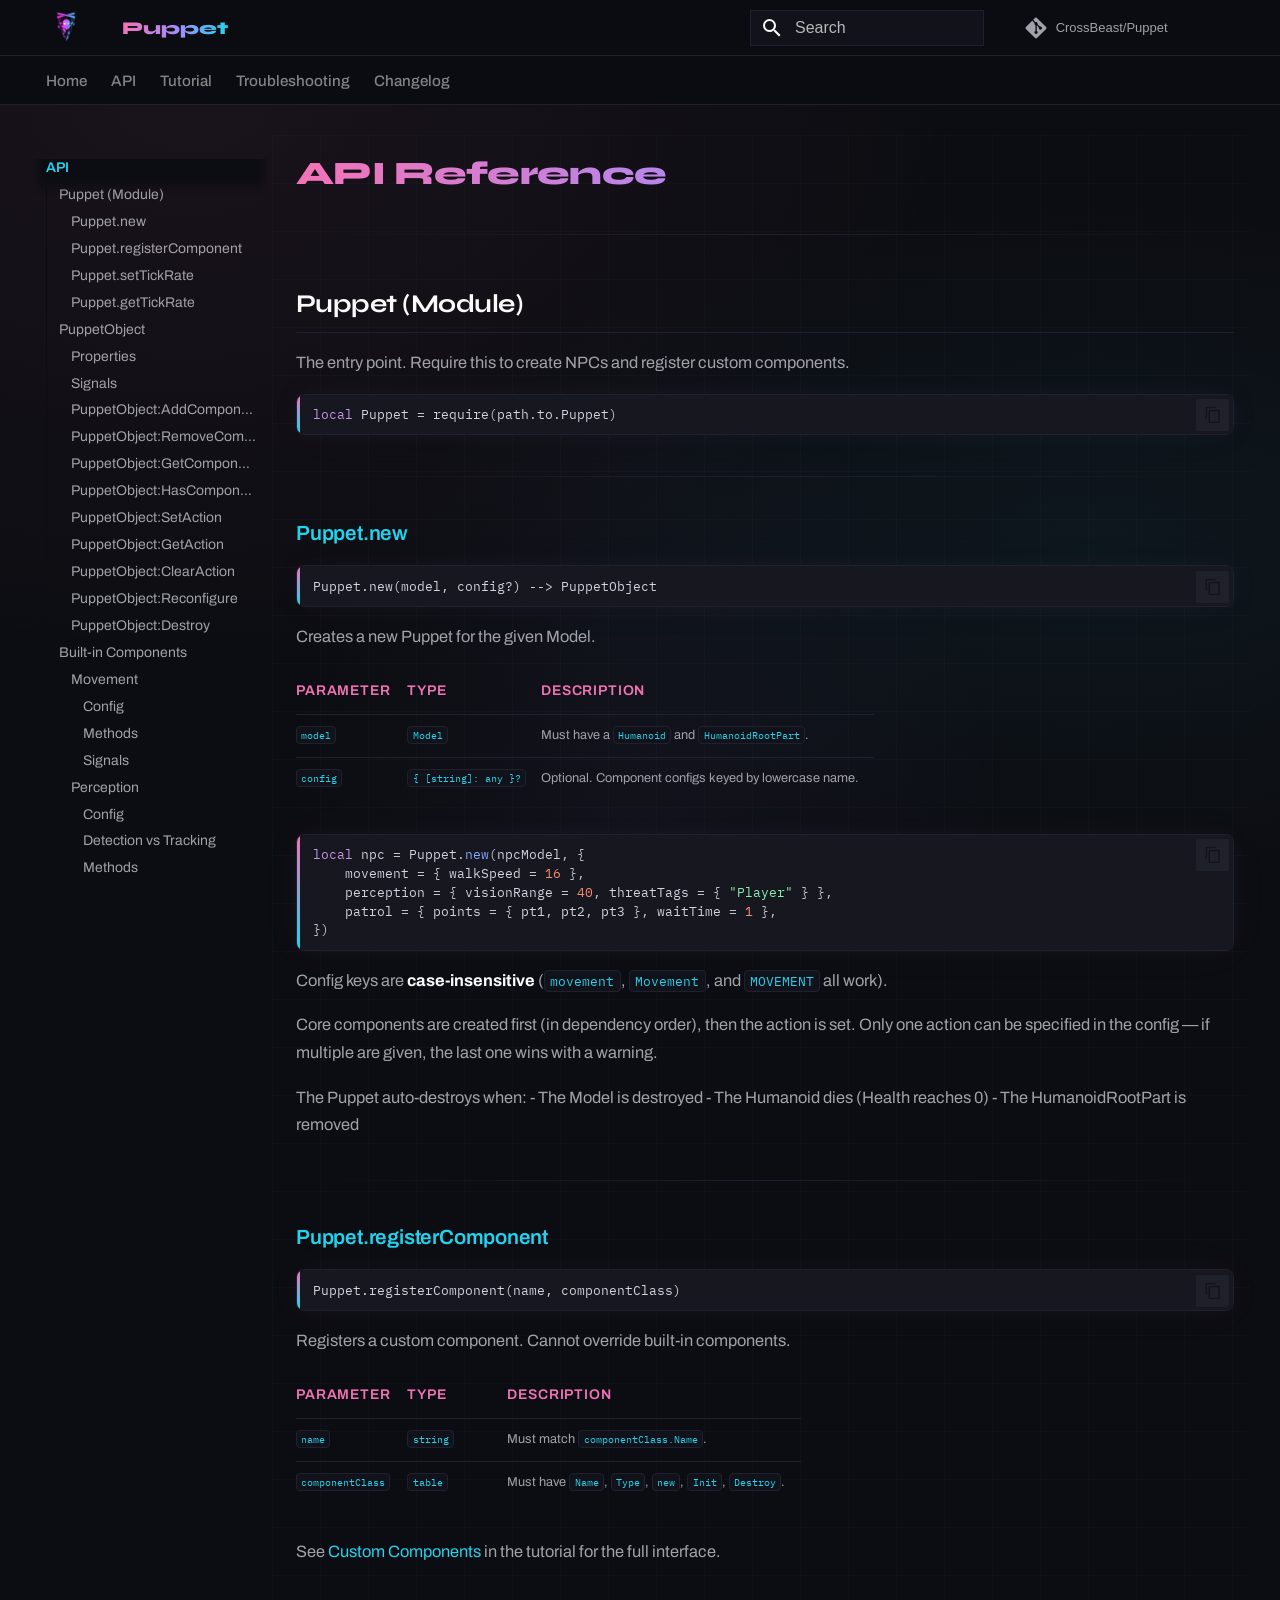
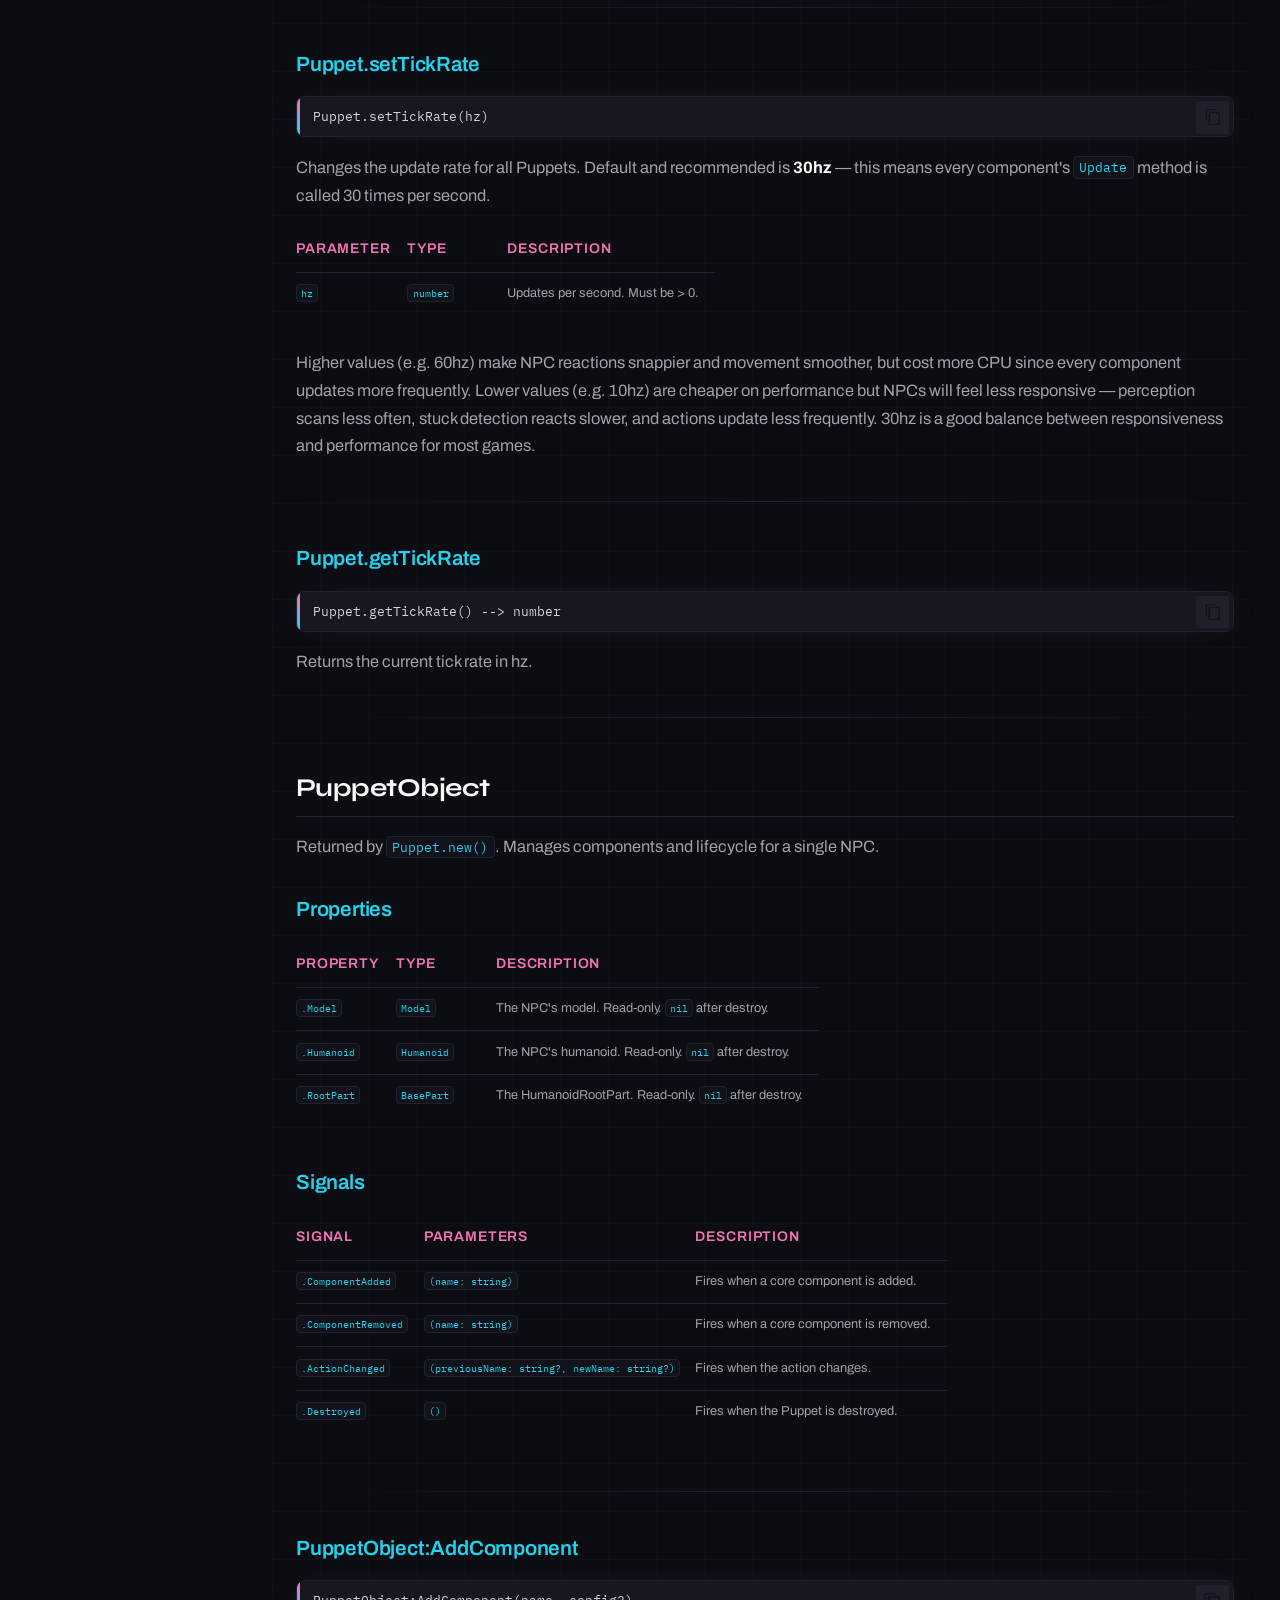
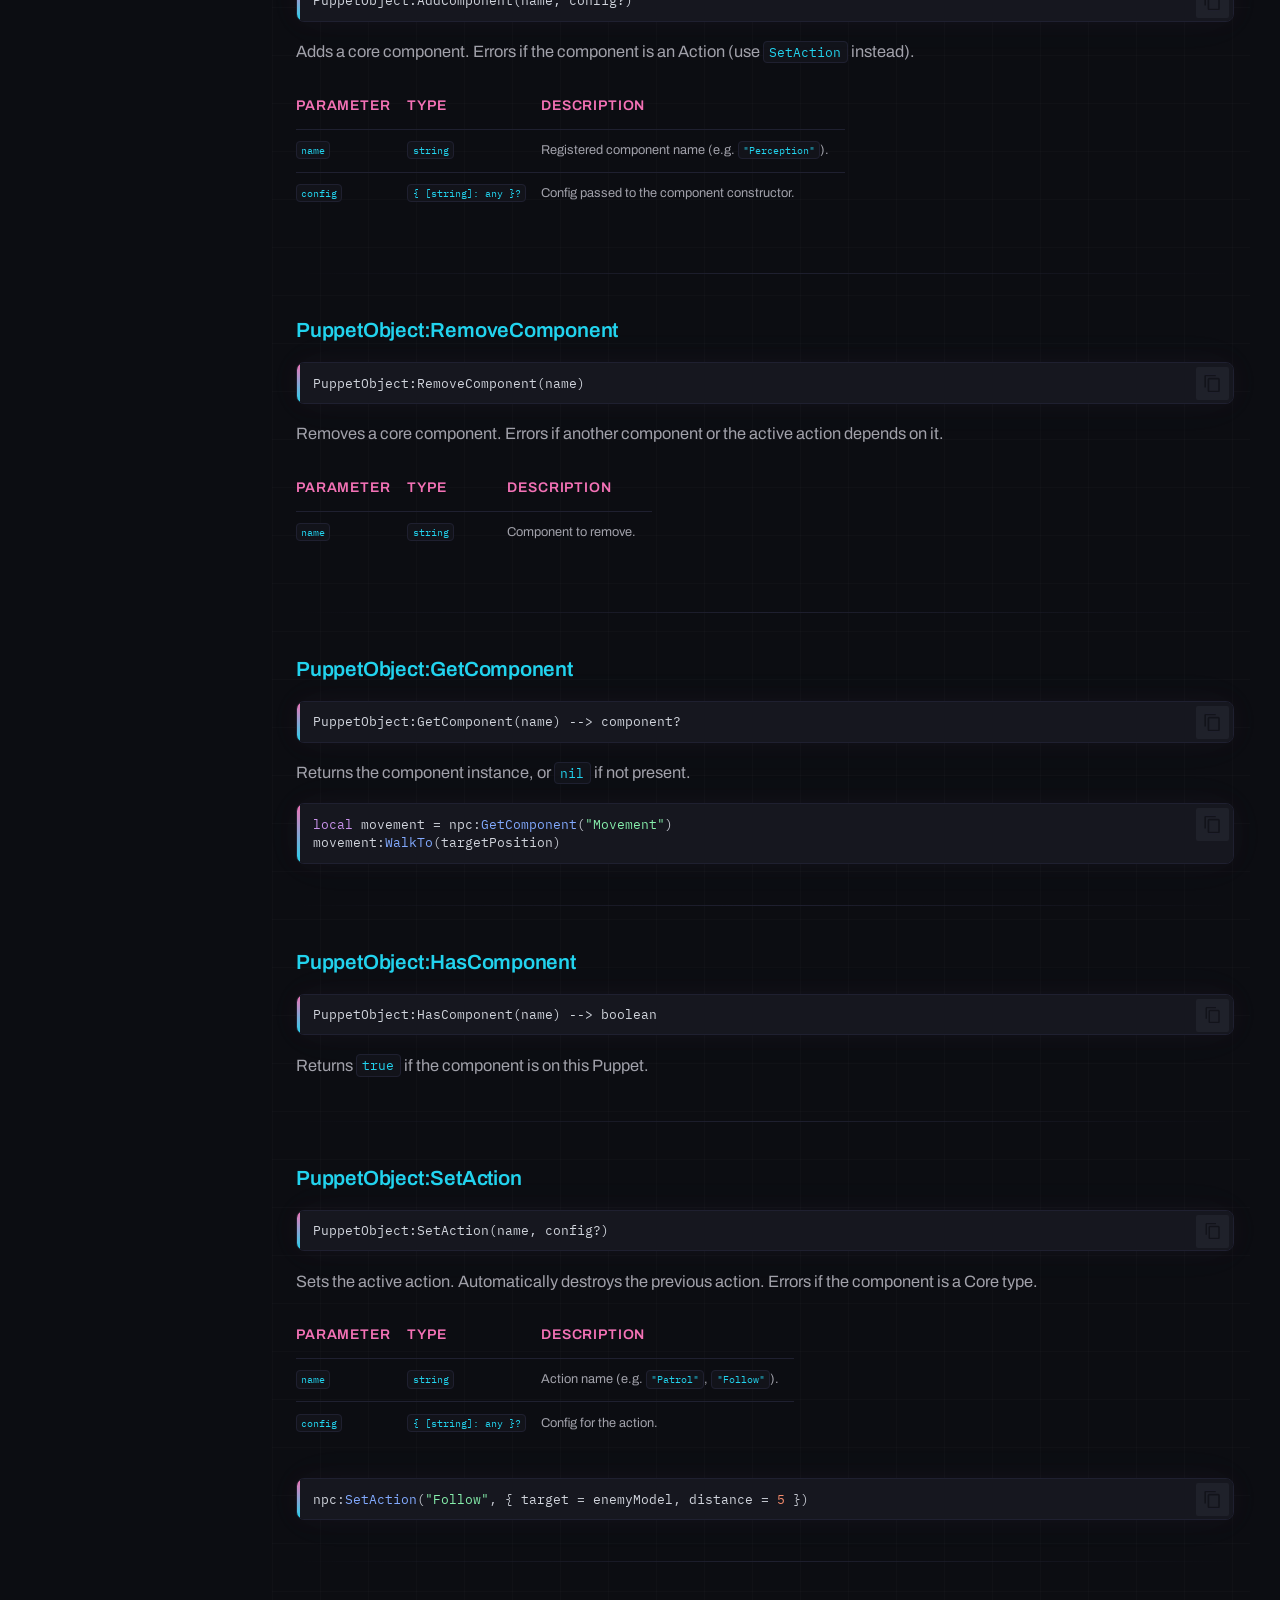
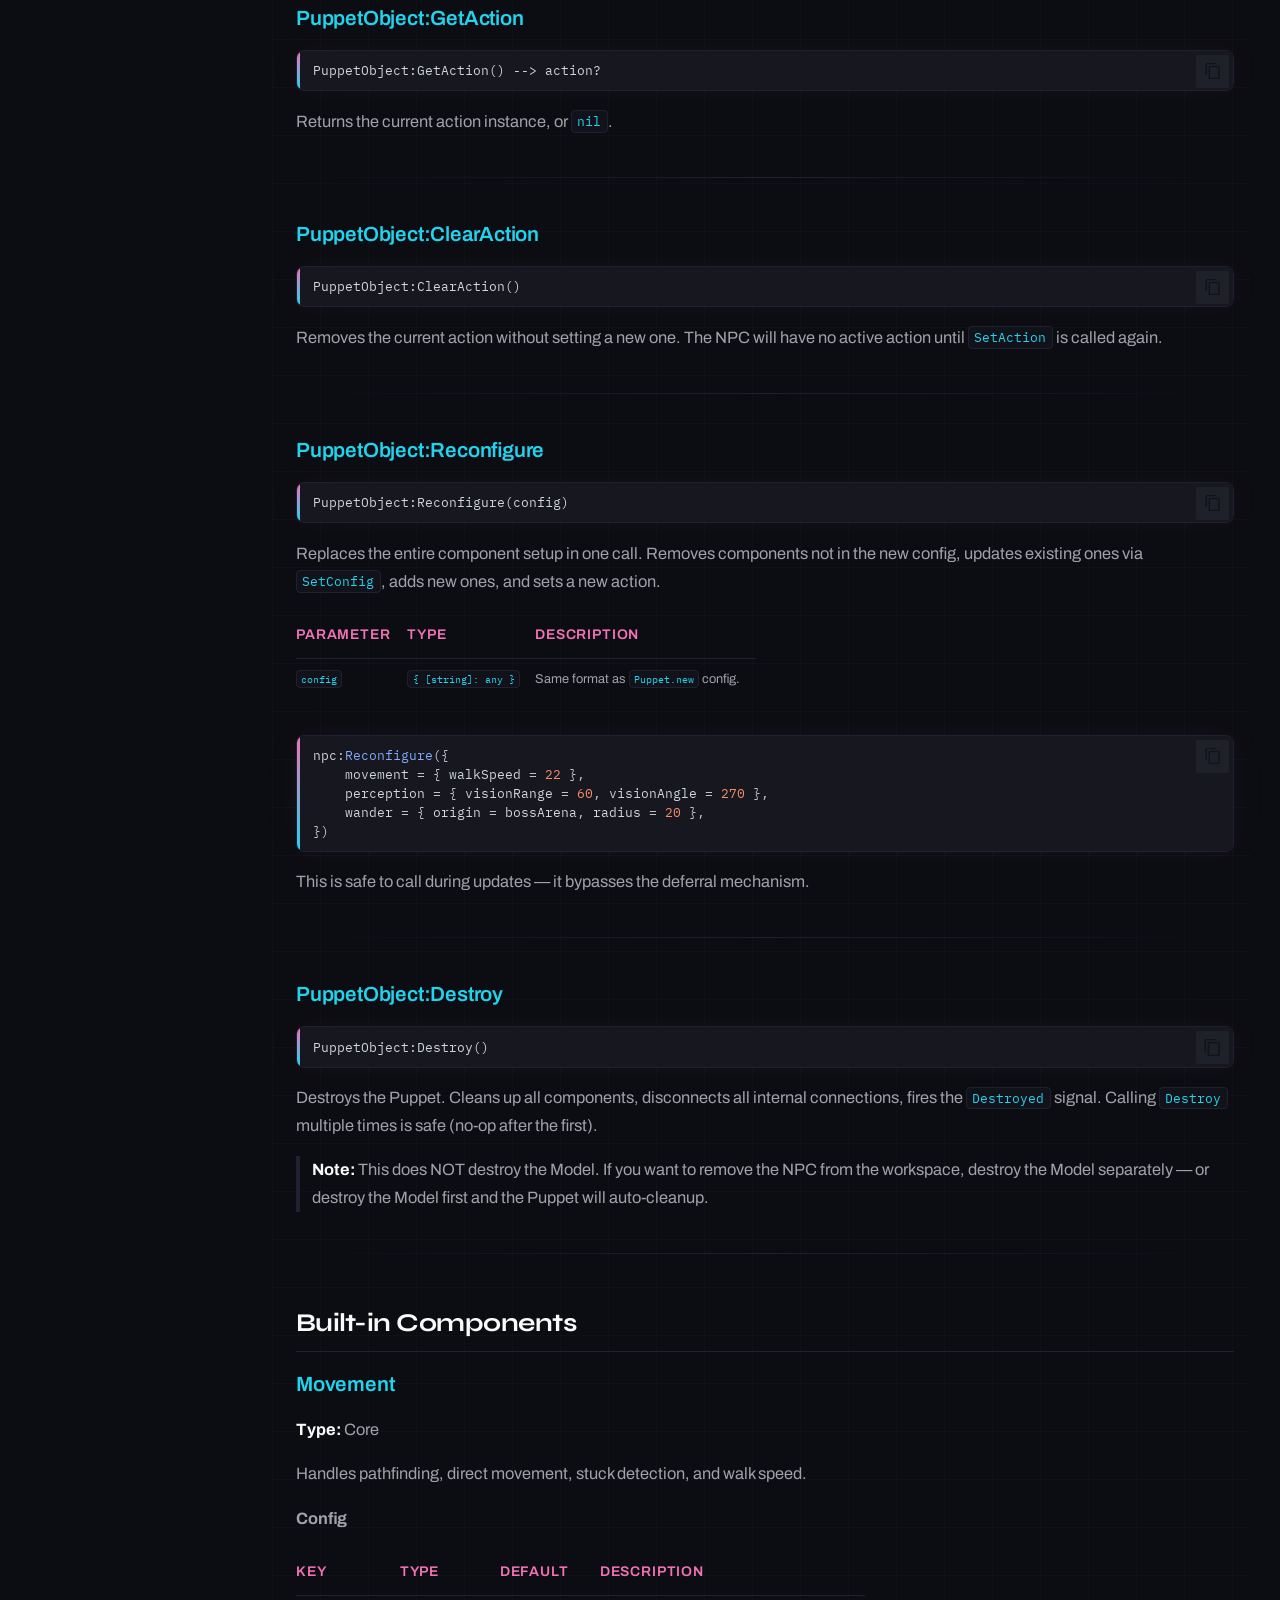
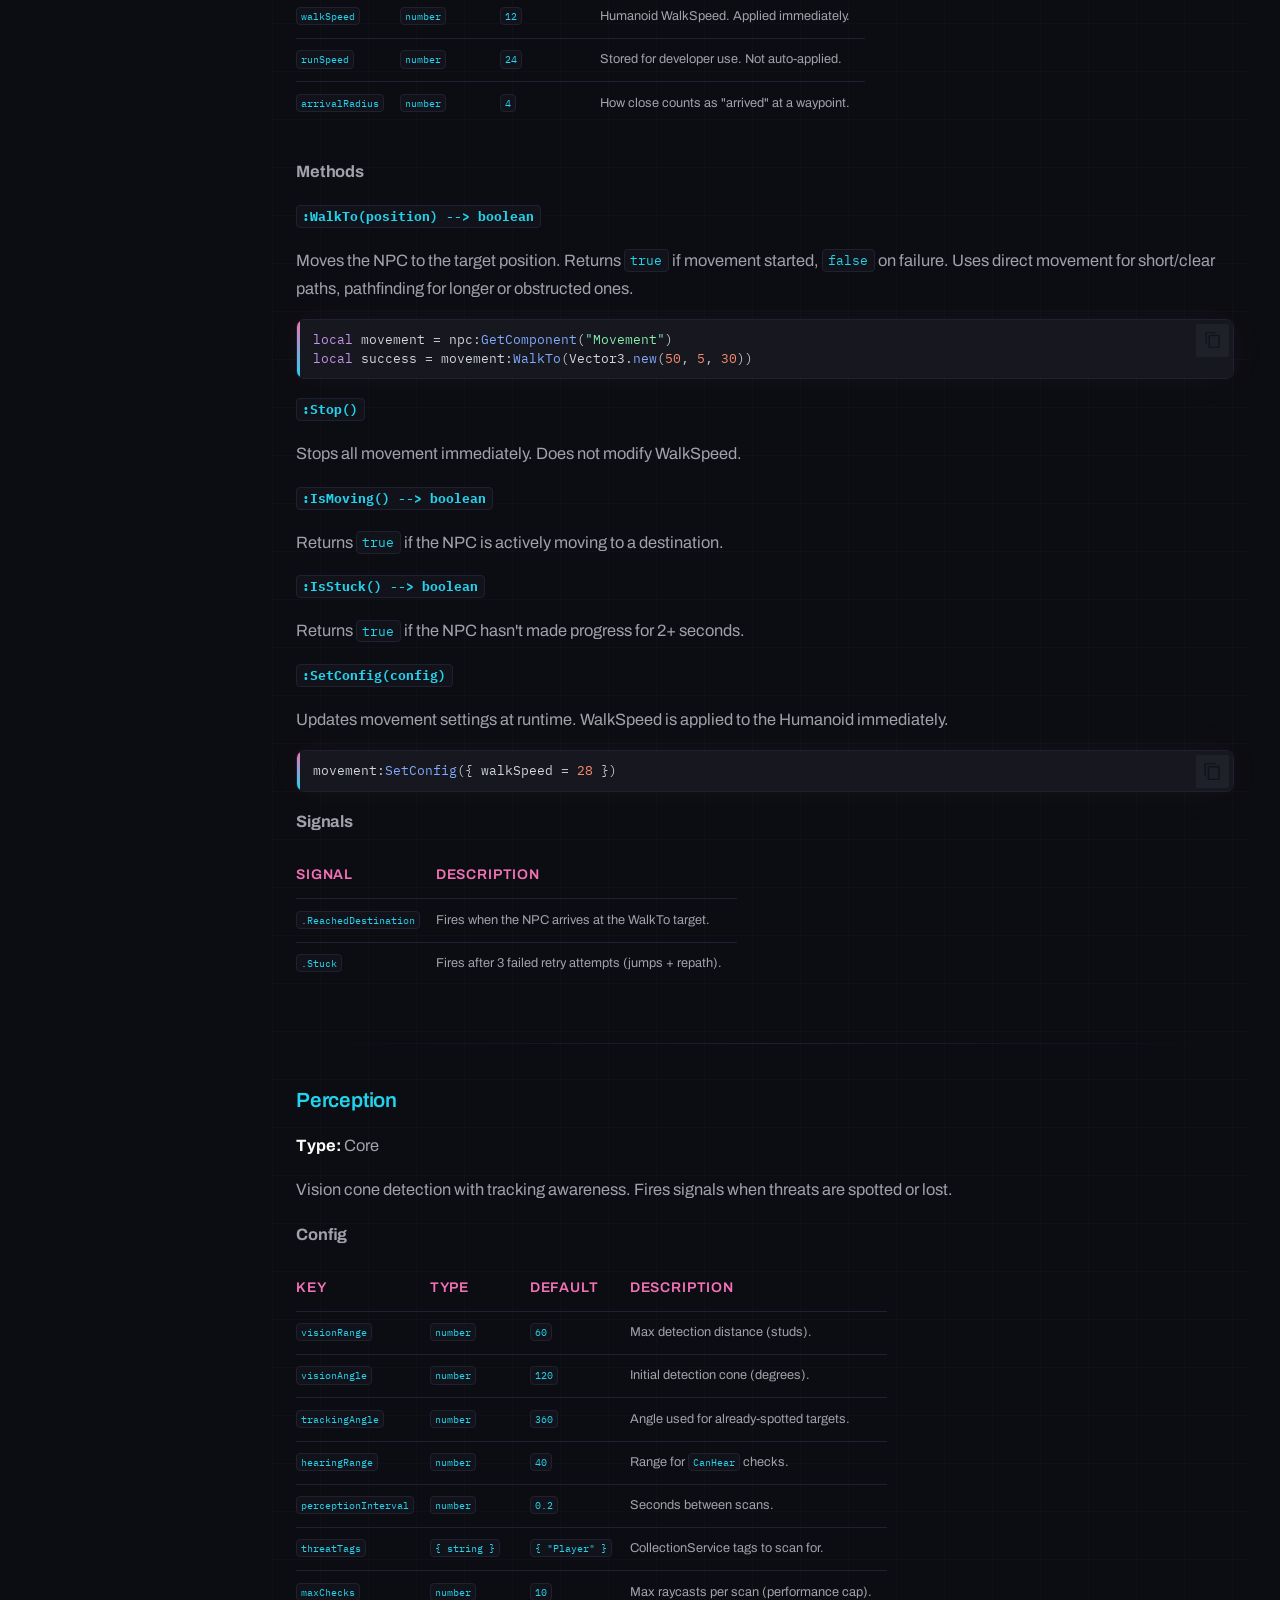
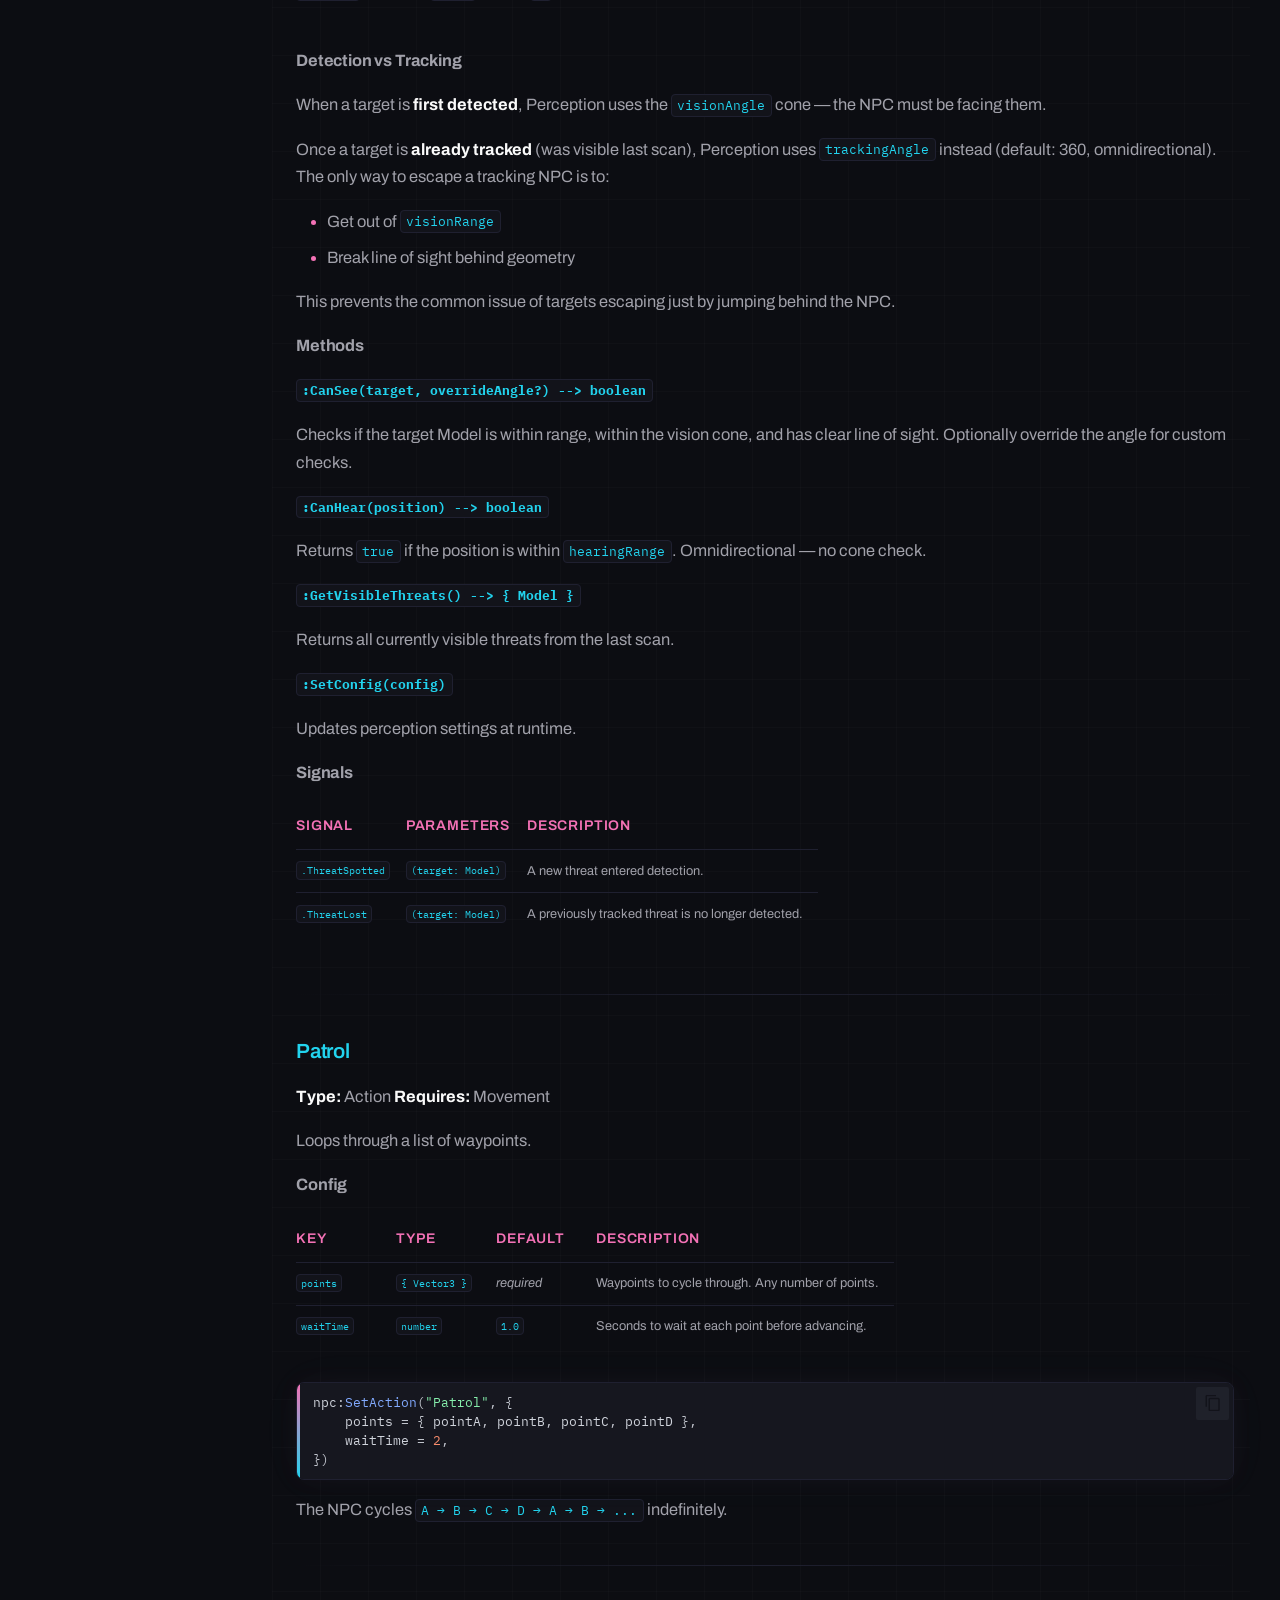
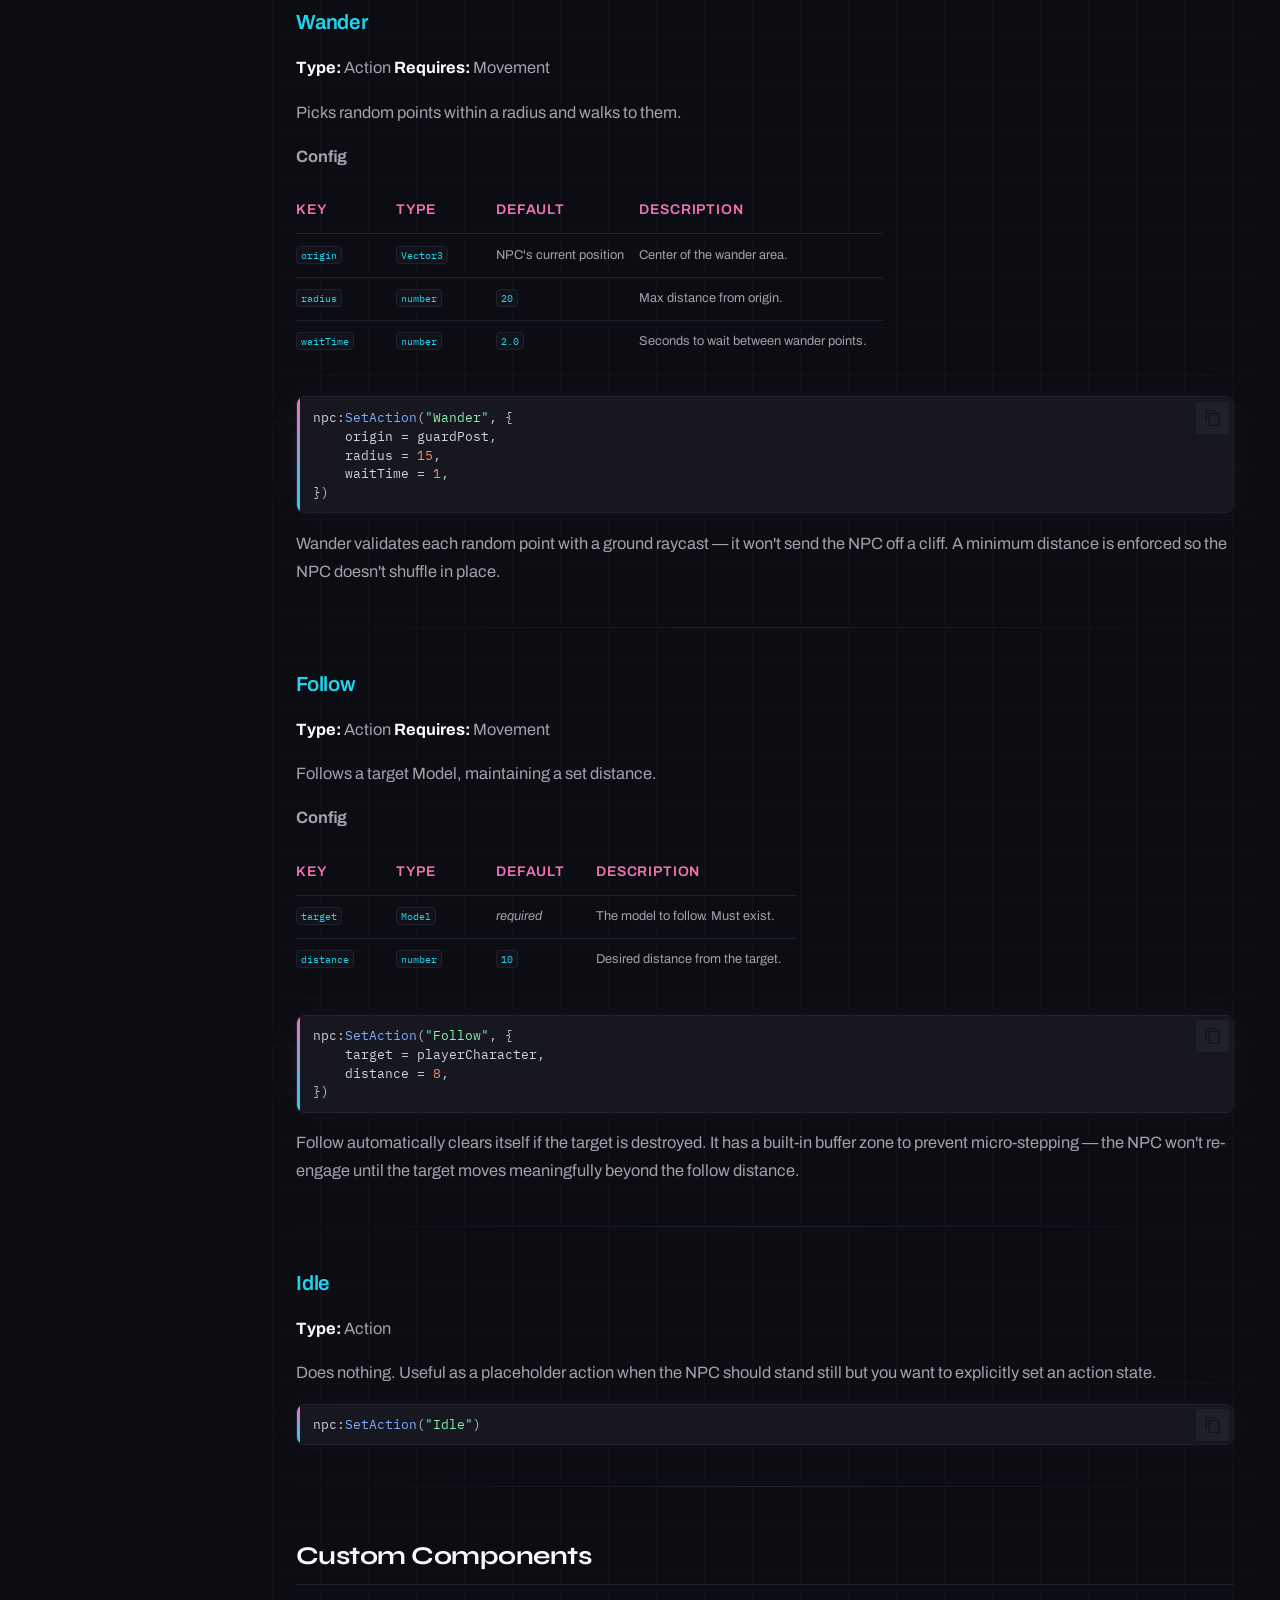
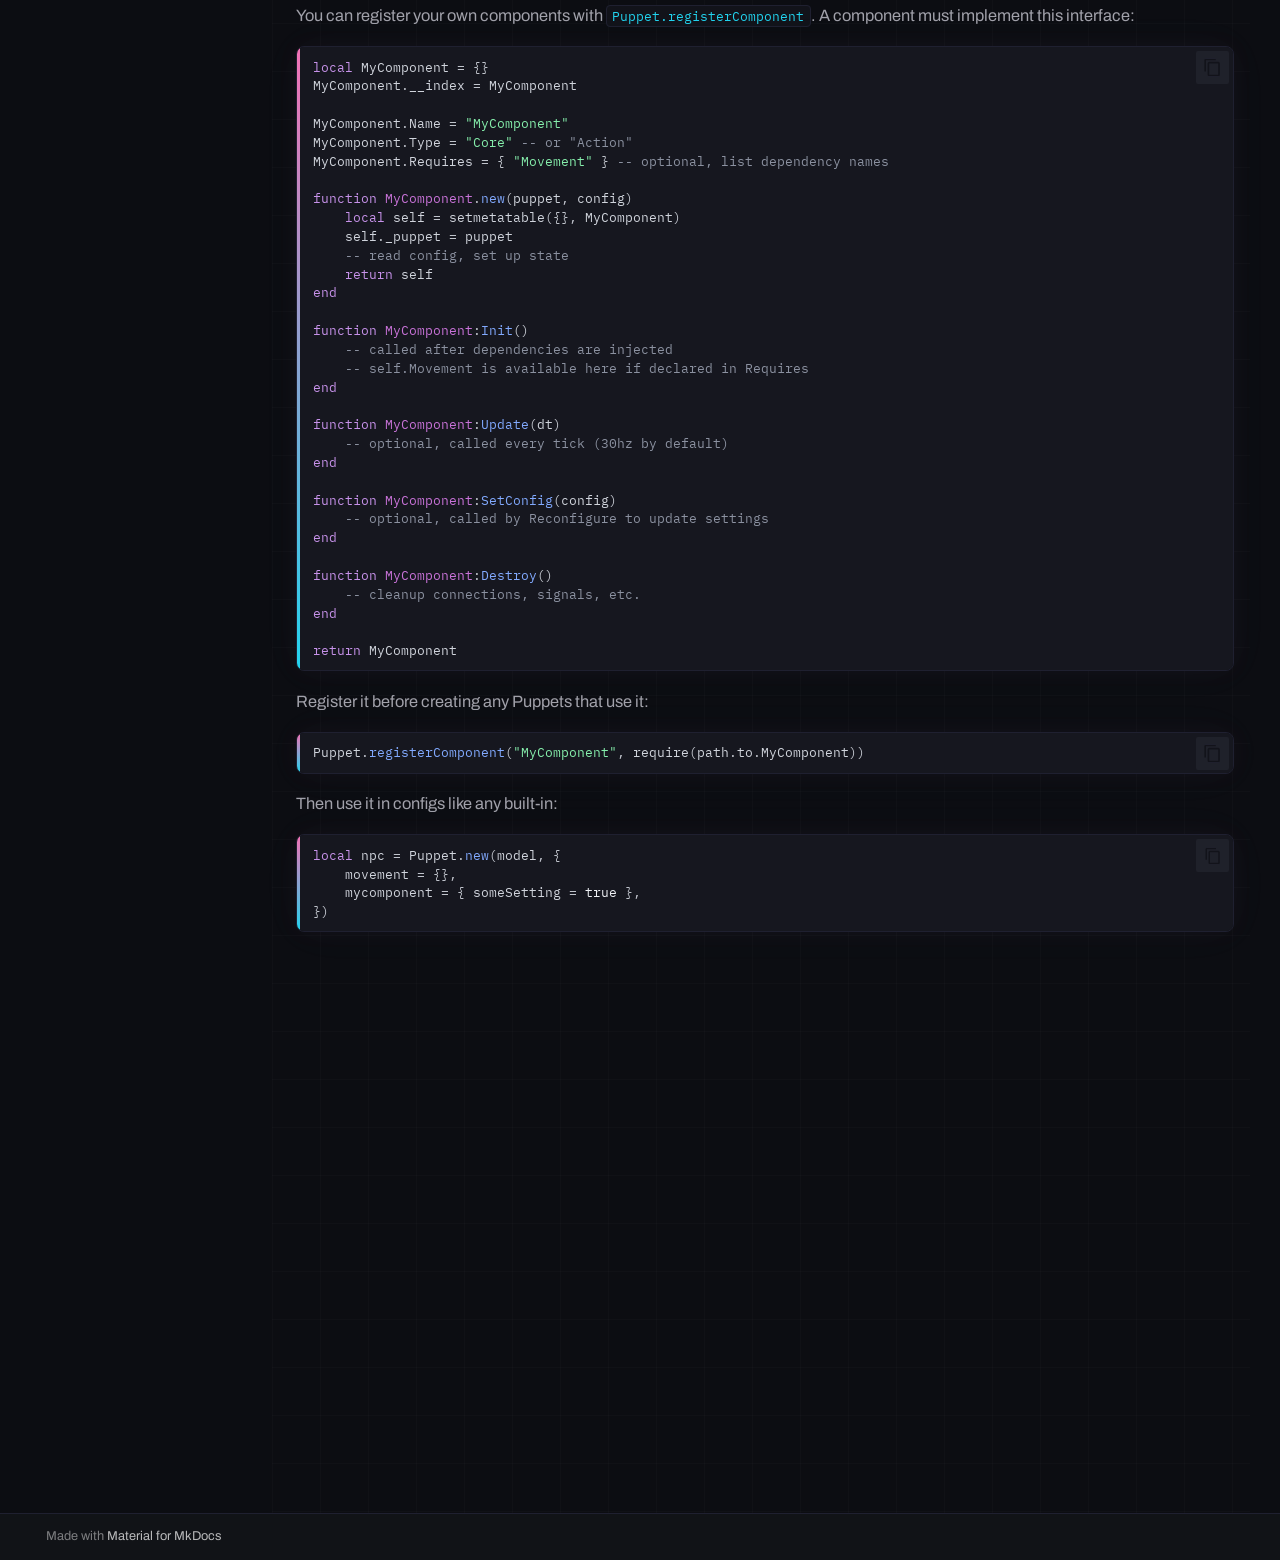
==== commit 4a7886d4: "Deployed 9a07f94 with MkDocs version: 1.6.1" ====
--- a/api/index.html
+++ b/api/index.html
@@ -262,6 +262,25 @@
   
 
       
+        
+  
+  
+  
+  
+    <li class="md-tabs__item">
+      <a href="../changelog/" class="md-tabs__link">
+        
+  
+  
+    
+  
+  Changelog
+
+      </a>
+    </li>
+  
+
+      
     </ul>
   </div>
 </nav>
@@ -884,6 +903,33 @@
     
   
     Troubleshooting
+  
+
+    
+  </span>
+  
+  
+
+      </a>
+    </li>
+  
+
+    
+      
+      
+  
+  
+  
+  
+    <li class="md-nav__item">
+      <a href="../changelog/" class="md-nav__link">
+        
+  
+  
+  <span class="md-ellipsis">
+    
+  
+    Changelog
   
 
     
